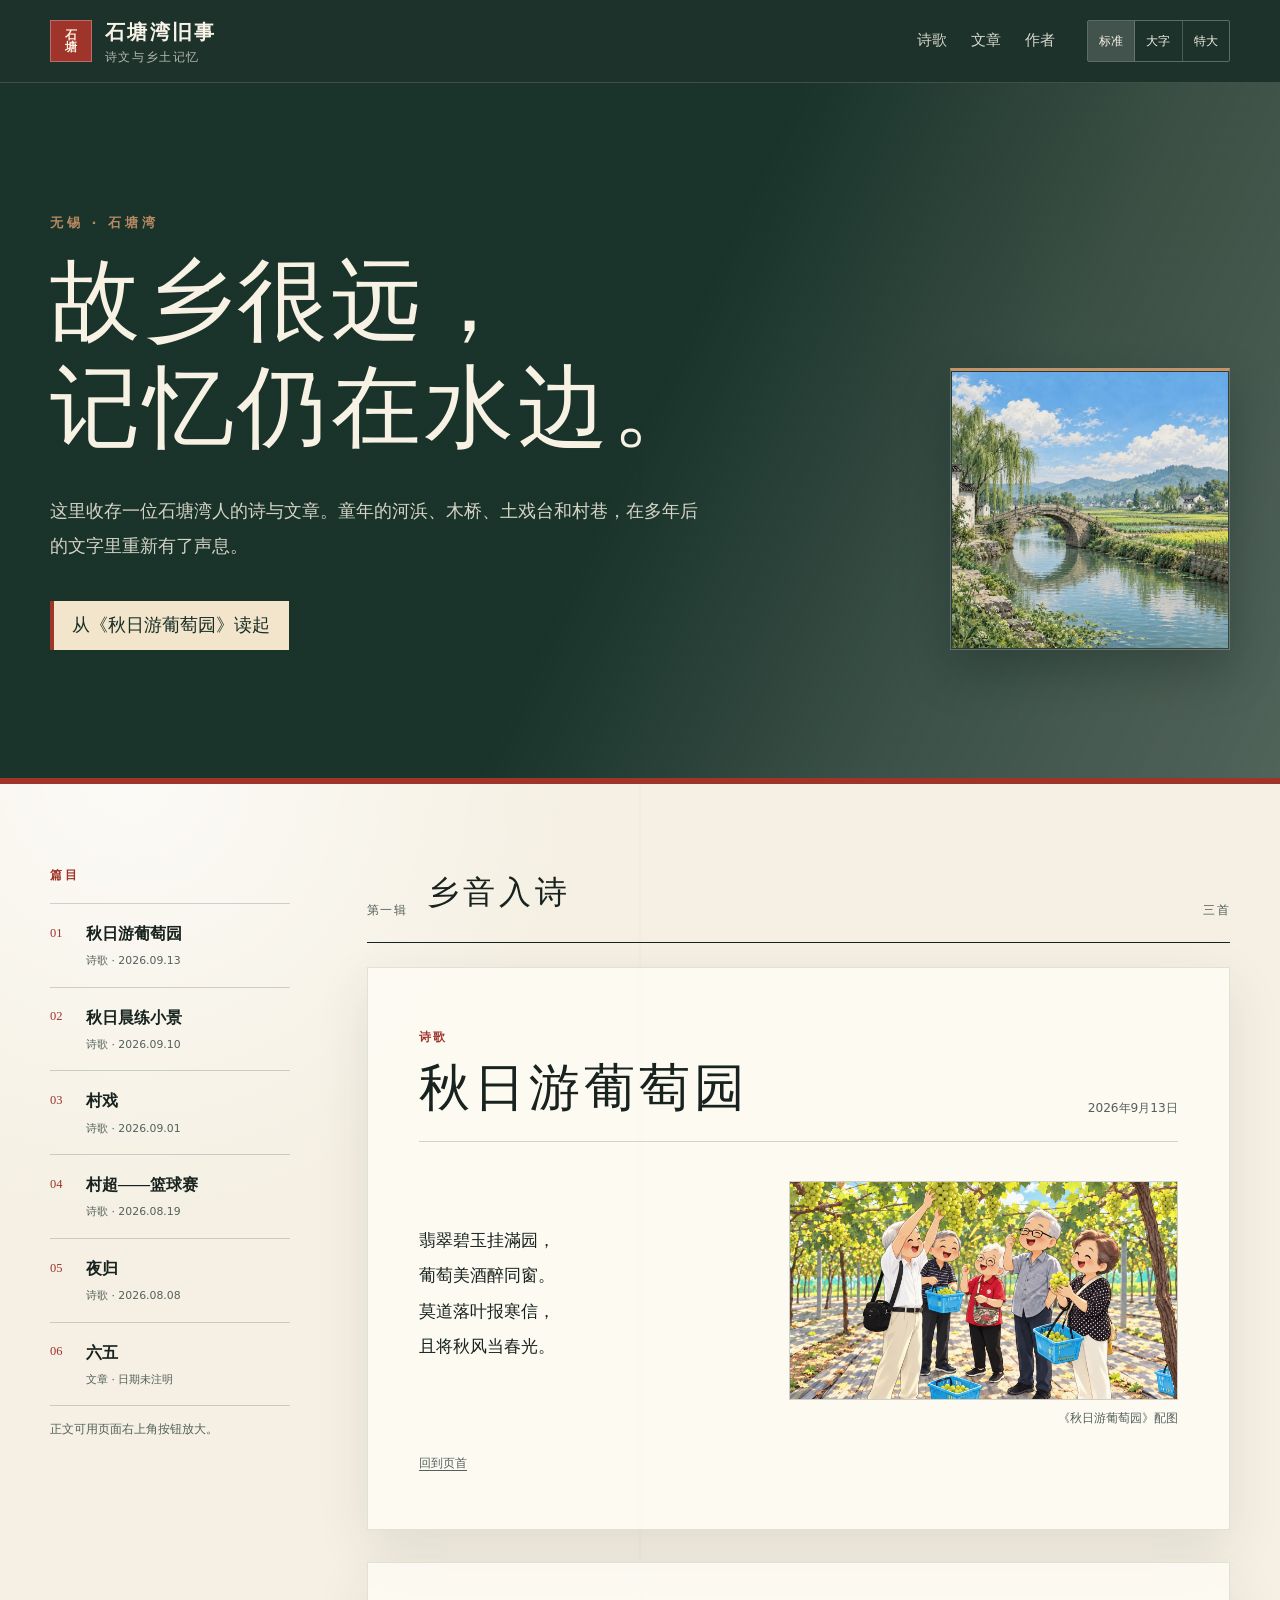
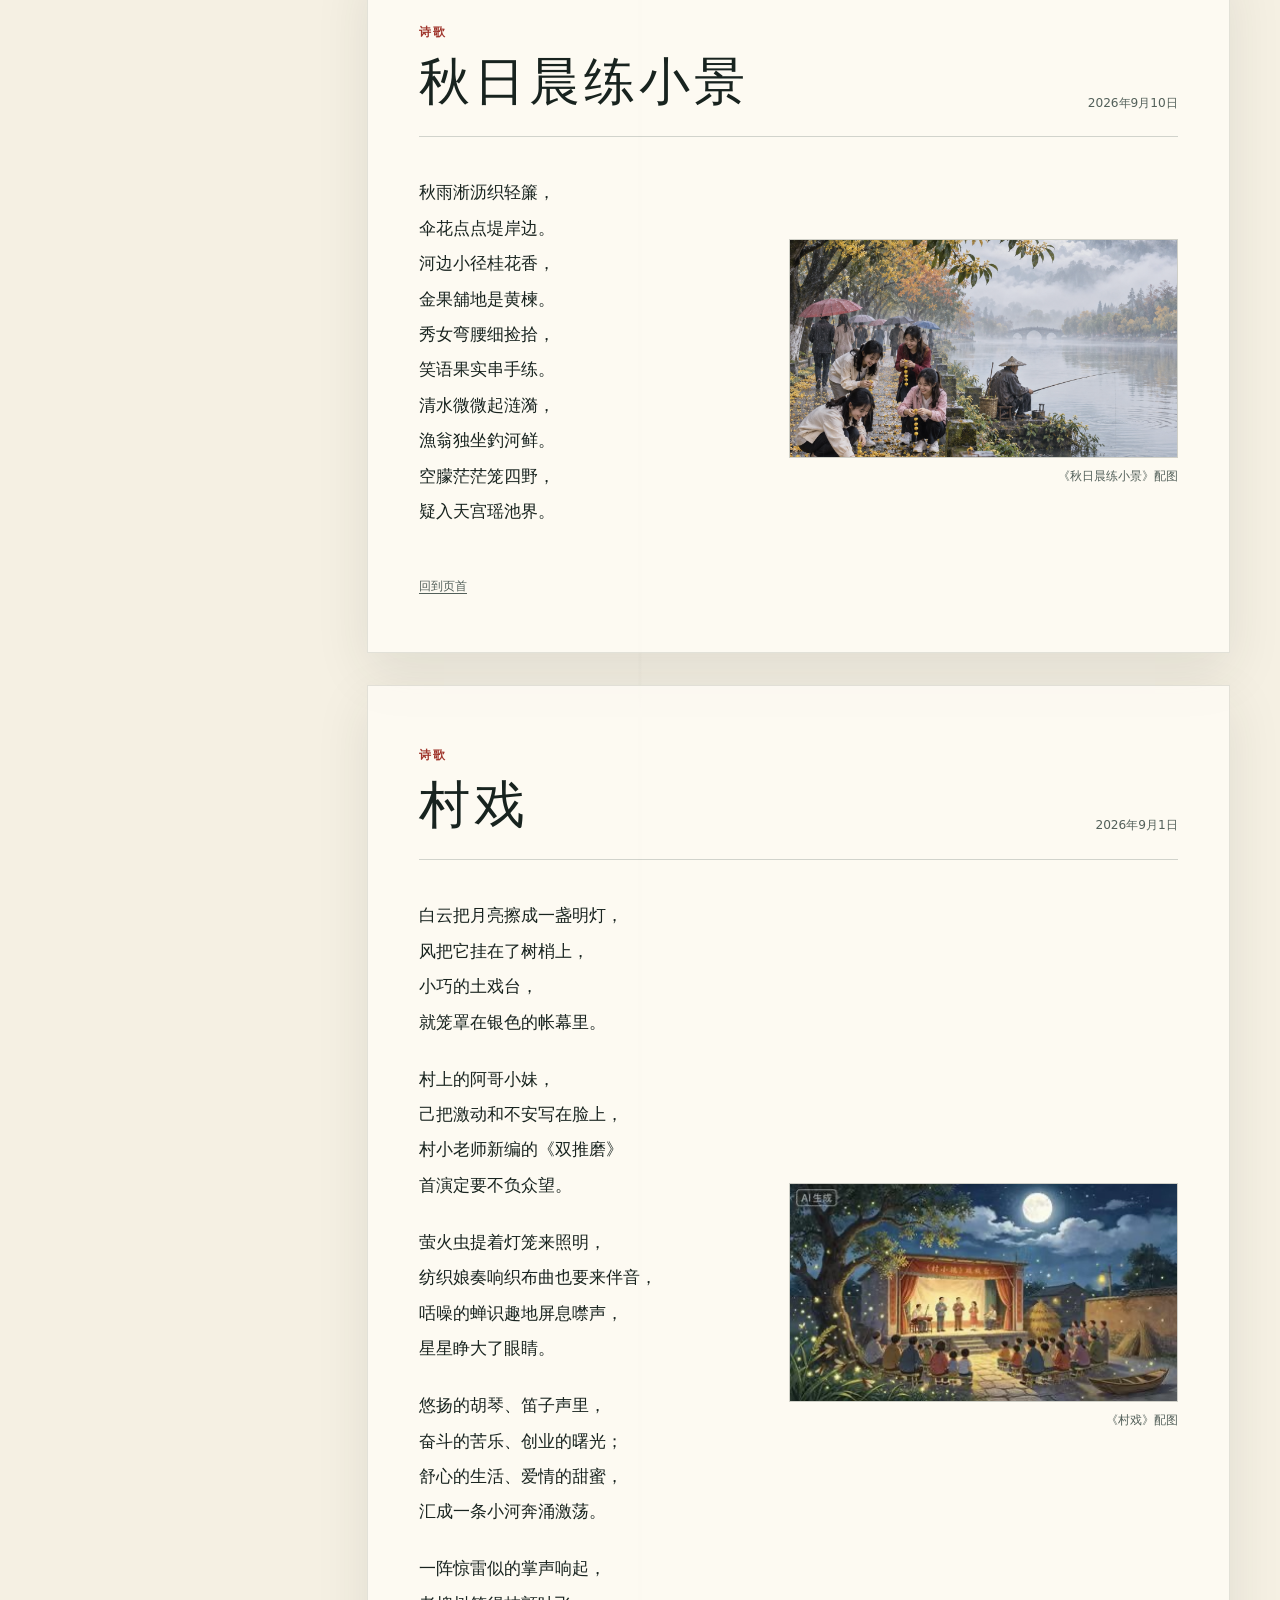
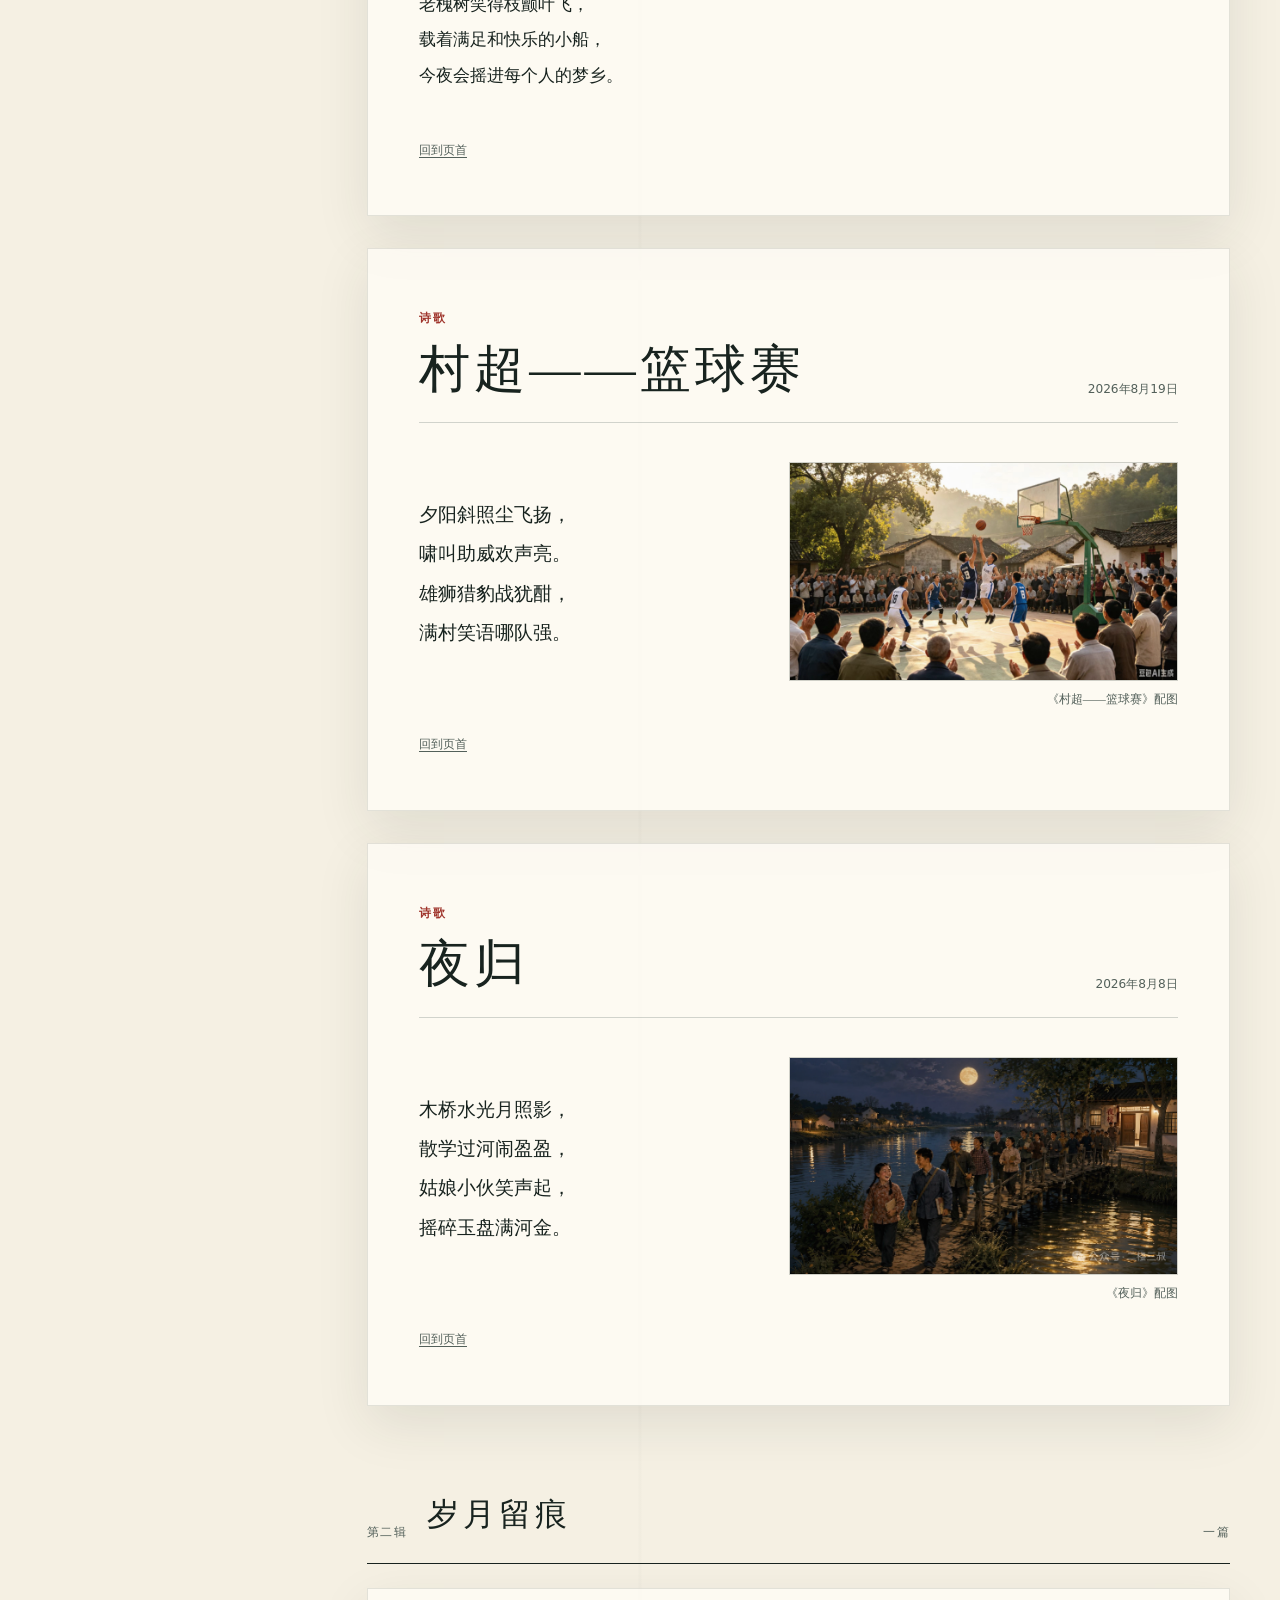
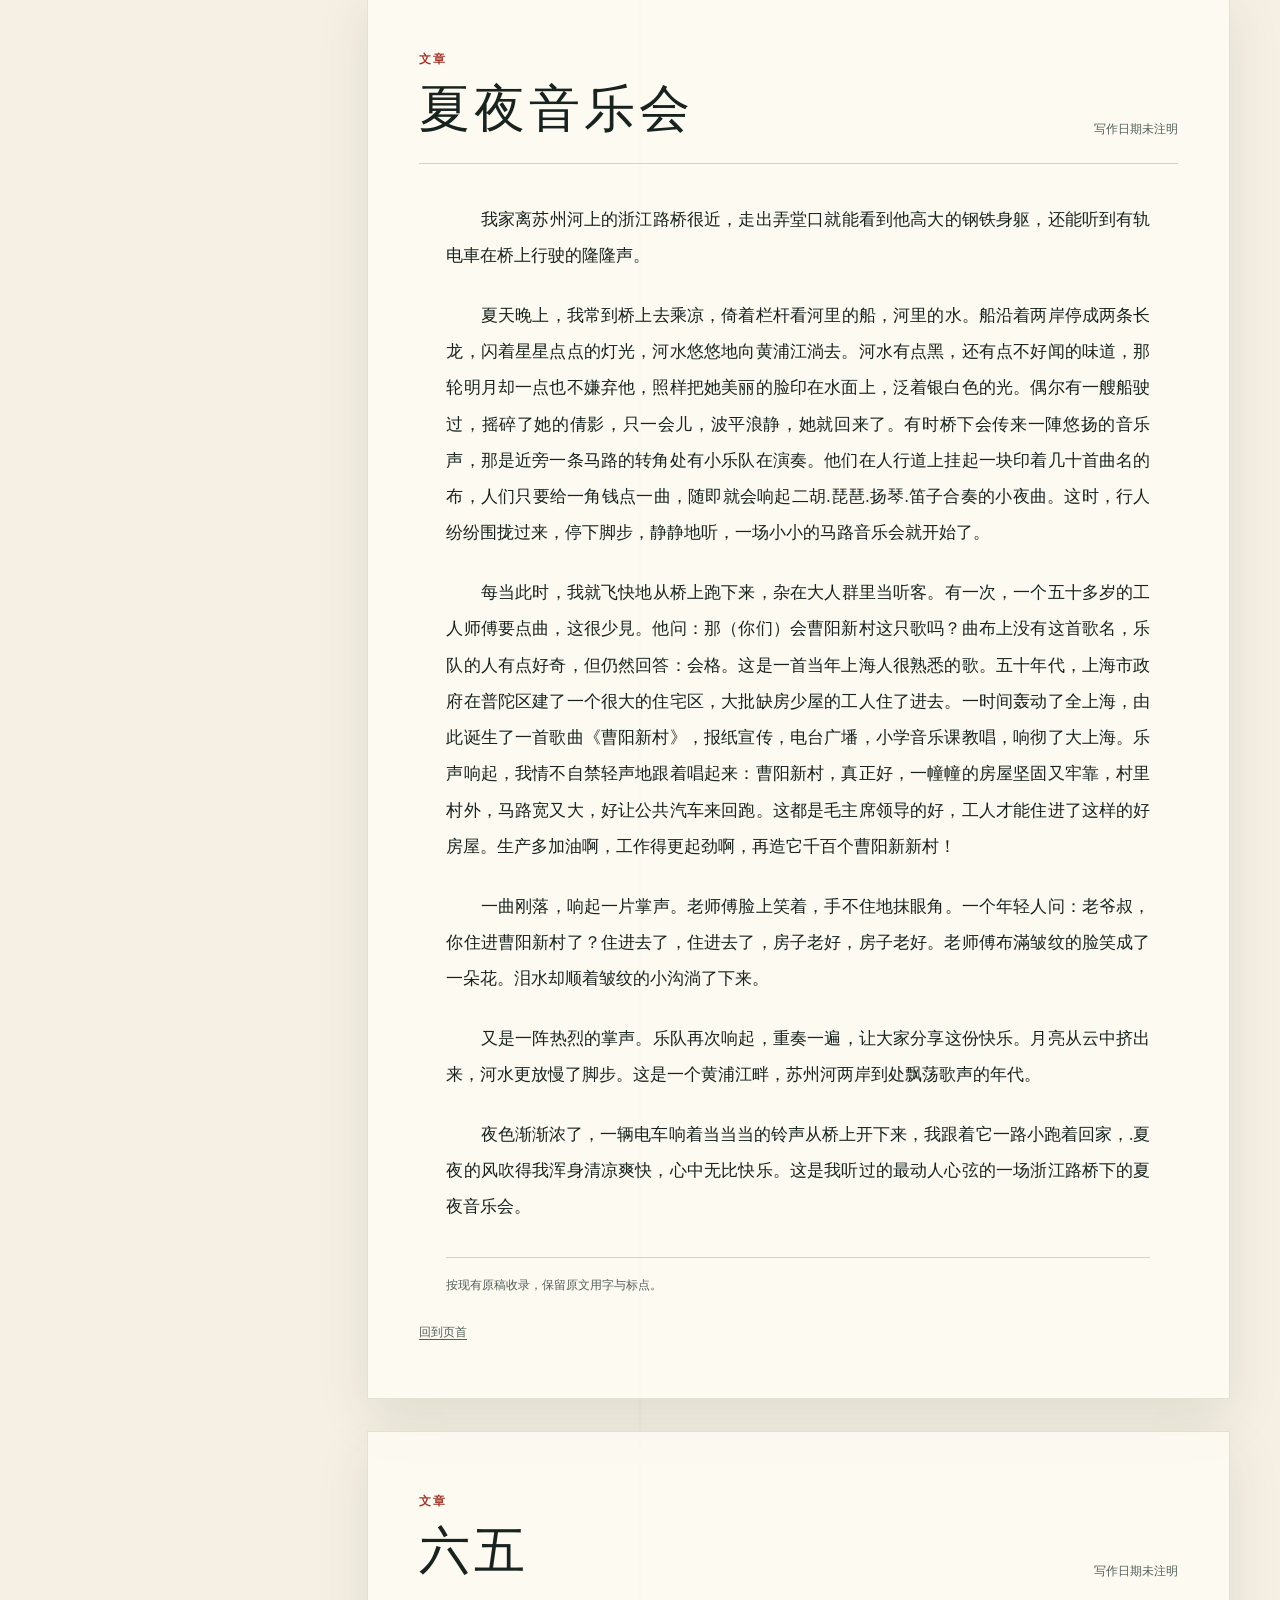
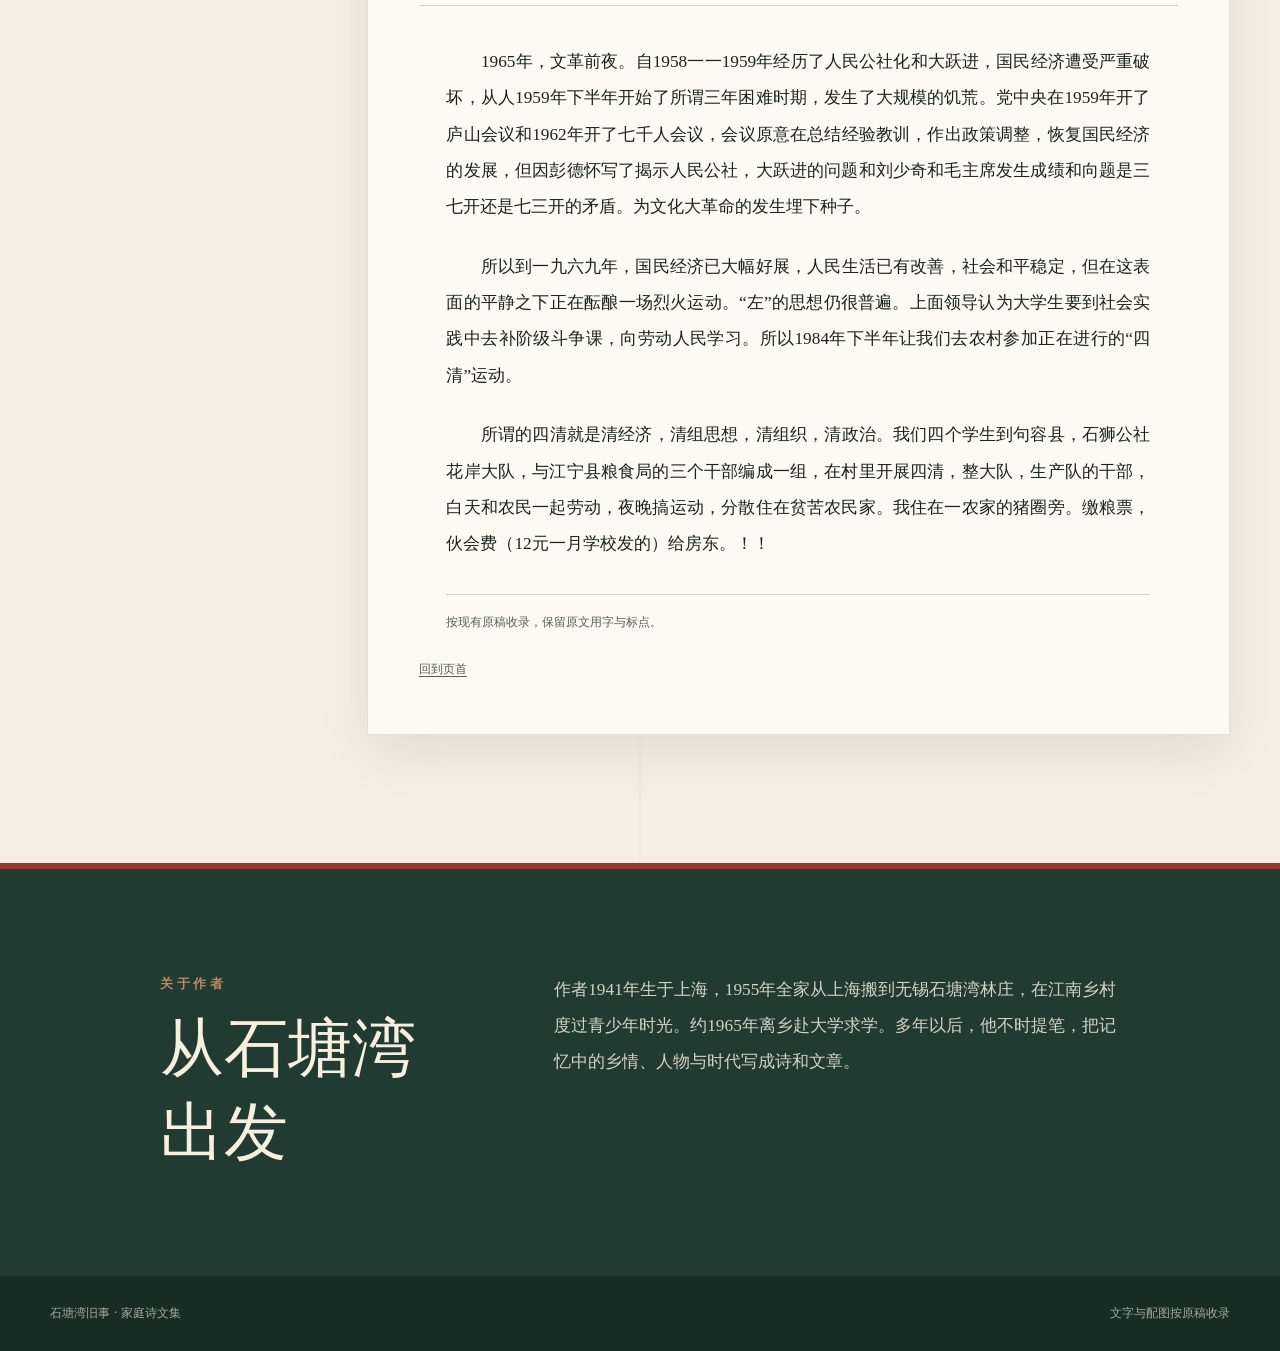
==== index.html @ f6ecad61 "Add essay about summer night concert" ====
<!doctype html>
<html lang="zh-CN">
  <head>
    <meta charset="UTF-8" />
    <meta name="viewport" content="width=device-width, initial-scale=1" />
    <meta name="description" content="收录一位石塘湾人的诗歌与乡土记忆。" />
    <meta name="theme-color" content="#213b32" />
    <title>石塘湾旧事｜诗文集</title>
    <link rel="stylesheet" href="./styles.css" />
  </head>
  <body>
    <a class="skip-link" href="#main">跳到正文</a>

    <header class="site-header">
      <div class="header-inner">
        <a class="brand" href="#top" aria-label="石塘湾旧事首页">
          <span class="seal" aria-hidden="true">石<br />塘</span>
          <span>
            <strong>石塘湾旧事</strong>
            <small>诗文与乡土记忆</small>
          </span>
        </a>

        <nav class="top-nav" aria-label="主导航">
          <a href="#poems">诗歌</a>
          <a href="#essays">文章</a>
          <a href="#about">作者</a>
        </nav>

        <div class="font-tools" role="group" aria-label="调整正文字号">
          <button type="button" data-font="normal" aria-label="标准字号">标准</button>
          <button type="button" data-font="large" aria-label="放大字号">大字</button>
          <button type="button" data-font="xlarge" aria-label="特大字号">特大</button>
        </div>
      </div>
    </header>

    <main id="main">
      <section class="intro" id="top" aria-labelledby="intro-title">
        <div class="intro-copy">
          <p class="eyebrow">无锡 · 石塘湾</p>
          <h1 id="intro-title">故乡很远，<br />记忆仍在水边。</h1>
          <p class="intro-text">这里收存一位石塘湾人的诗与文章。童年的河浜、木桥、土戏台和村巷，在多年后的文字里重新有了声息。</p>
          <a class="read-first" href="#qiurichenlian">从《秋日游葡萄园》读起</a>
        </div>

        <figure class="intro-landscape">
          <img
            src="./assets/jiangnan-hero.webp"
            alt="蓝天下的江南乡村，石拱桥横跨小河，远处是大片农田和白墙黛瓦的村庄"
            width="900"
            height="900"
          />
        </figure>
      </section>

      <div class="page-shell">
        <aside class="contents" aria-label="篇目目录">
          <div class="contents-inner">
            <p class="contents-label">篇目</p>
            <ol>
              <li><a href="#putaoyuan"><span>秋日游葡萄园</span><small>诗歌 · 2026.09.13</small></a></li>
              <li><a href="#qiurichenlian"><span>秋日晨练小景</span><small>诗歌 · 2026.09.10</small></a></li>
              <li><a href="#cunxi"><span>村戏</span><small>诗歌 · 2026.09.01</small></a></li>
              <li><a href="#basketball"><span>村超——篮球赛</span><small>诗歌 · 2026.08.19</small></a></li>
              <li><a href="#yegui"><span>夜归</span><small>诗歌 · 2026.08.08</small></a></li>
              <li><a href="#liuwu"><span>六五</span><small>文章 · 日期未注明</small></a></li>
            </ol>
            <p class="contents-note">正文可用页面右上角按钮放大。</p>
          </div>
        </aside>

        <div class="collection">
          <section class="section-heading" id="poems" aria-labelledby="poems-title">
            <p>第一辑</p>
            <h2 id="poems-title">乡音入诗</h2>
            <span>三首</span>
          </section>

           <article class="work poem" id="putaoyuan">
            <header class="work-header">
              <div>
                <span class="kind">诗歌</span>
                <h2>秋日游葡萄园</h2>
              </div>
              <time datetime="2026-09-13">2026年9月13日</time>
            </header>
            <div class="work-grid">
              <div class="poem-text readable">
                <p>翡翠碧玉挂滿园，<br />葡萄美酒醉同窗。<br />莫道落叶报寒信，<br />且将秋风当春光。</p>
              </div>
              <figure>
                <img src="./assets/putaoyuan.png" alt="秋日葡萄园,美酒醉同窗" width="384" height="216" />
                <figcaption>《秋日游葡萄园》配图</figcaption>
              </figure>
            </div>
            <a class="back-link" href="#top">回到页首</a>
          </article>

          
          <article class="work poem" id="qiurichenlian">
            <header class="work-header">
              <div>
                <span class="kind">诗歌</span>
                <h2>秋日晨练小景</h2>
              </div>
              <time datetime="2026-09-10">2026年9月10日</time>
            </header>
            <div class="work-grid">
              <div class="poem-text readable">
                <p>秋雨淅沥织轻簾，<br />伞花点点堤岸边。<br />河边小径桂花香，<br />金果舖地是黄楝。<br />
                秀女弯腰细捡拾，<br />笑语果实串手练。<br />清水微微起涟漪，<br />漁翁独坐釣河鲜。<br />
                空朦茫茫笼四野，<br />疑入天宫瑶池界。</p>
              </div>
              <figure>
                <img src="./assets/qiurichenlian.png" alt="秋雨淅沥，晨练小景" width="384" height="216" />
                <figcaption>《秋日晨练小景》配图</figcaption>
              </figure>
            </div>
            <a class="back-link" href="#top">回到页首</a>
          </article>

          <article class="work poem" id="cunxi">
            <header class="work-header">
              <div>
                <span class="kind">诗歌</span>
                <h2>村戏</h2>
              </div>
              <time datetime="2026-09-01">2026年9月1日</time>
            </header>
            <div class="work-grid">
              <div class="poem-text readable">
                <p>白云把月亮擦成一盏明灯，<br />风把它挂在了树梢上，<br />小巧的土戏台，<br />就笼罩在银色的帐幕里。</p>
                <p>村上的阿哥小妹，<br />己把激动和不安写在脸上，<br />村小老师新编的《双推磨》<br />首演定要不负众望。</p>
                <p>萤火虫提着灯笼来照明，<br />纺织娘奏响织布曲也要来伴音，<br />咶噪的蝉识趣地屏息噤声，<br />星星睁大了眼睛。</p>
                <p>悠扬的胡琴、笛子声里，<br />奋斗的苦乐、创业的曙光；<br />舒心的生活、爱情的甜蜜，<br />汇成一条小河奔涌激荡。</p>
                <p>一阵惊雷似的掌声响起，<br />老槐树笑得枝颤叶飞，<br />载着满足和快乐的小船，<br />今夜会摇进每个人的梦乡。</p>
              </div>
              <figure>
                <img src="./assets/cunxi.png" alt="月光下，村民围坐观看乡村土戏台演出" width="384" height="216" />
                <figcaption>《村戏》配图</figcaption>
              </figure>
            </div>
            <a class="back-link" href="#top">回到页首</a>
          </article>

          <article class="work poem" id="basketball">
            <header class="work-header">
              <div>
                <span class="kind">诗歌</span>
                <h2>村超——篮球赛</h2>
              </div>
              <time datetime="2026-08-19">2026年8月19日</time>
            </header>
            <div class="work-grid compact-poem">
              <div class="poem-text readable">
                <p>夕阳斜照尘飞扬，<br />啸叫助威欢声亮。<br />雄狮猎豹战犹酣，<br />满村笑语哪队强。</p>
              </div>
              <figure>
                <img src="./assets/basketball.png" alt="夕阳下的乡村篮球赛，村民围在场边观看" width="450" height="256" loading="lazy" />
                <figcaption>《村超——篮球赛》配图</figcaption>
              </figure>
            </div>
            <a class="back-link" href="#top">回到页首</a>
          </article>

          <article class="work poem" id="yegui">
            <header class="work-header">
              <div>
                <span class="kind">诗歌</span>
                <h2>夜归</h2>
              </div>
              <time datetime="2026-08-08">2026年8月8日</time>
            </header>
            <div class="work-grid compact-poem">
              <div class="poem-text readable">
                <p>木桥水光月照影，<br />散学过河闹盈盈，<br />姑娘小伙笑声起，<br />摇碎玉盘满河金。</p>
              </div>
              <figure>
                <img src="./assets/yegui.png" alt="月色下，人们沿江南水乡的木桥夜归" width="450" height="251" loading="lazy" />
                <figcaption>《夜归》配图</figcaption>
              </figure>
            </div>
            <a class="back-link" href="#top">回到页首</a>
          </article>

          <section class="section-heading" id="essays" aria-labelledby="essays-title">
            <p>第二辑</p>
            <h2 id="essays-title">岁月留痕</h2>
            <span>一篇</span>
          </section>

          <article class="work essay" id="xiayeconcert">
            <header class="work-header">
              <div>
                <span class="kind">文章</span>
                <h2>夏夜音乐会</h2>
              </div>
              <span class="undated">写作日期未注明</span>
            </header>
            <div class="essay-text readable">
              <p>我家离苏州河上的浙江路桥很近，走出弄堂口就能看到他高大的钢铁身躯，还能听到有轨电車在桥上行驶的隆隆声。</p>
              <p>夏天晚上，我常到桥上去乘凉，倚着栏杆看河里的船，河里的水。船沿着两岸停成两条长龙，闪着星星点点的灯光，河水悠悠地向黄浦江淌去。河水有点黑，还有点不好闻的味道，那轮明月却一点也不嫌弃他，照样把她美丽的脸印在水面上，泛着银白色的光。偶尔有一艘船驶过，摇碎了她的倩影，只一会儿，波平浪静，她就回来了。有时桥下会传来一陣悠扬的音乐声，那是近旁一条马路的转角处有小乐队在演奏。他们在人行道上挂起一块印着几十首曲名的布，人们只要给一角钱点一曲，随即就会响起二胡.琵琶.扬琴.笛子合奏的小夜曲。这时，行人纷纷围拢过来，停下脚步，静静地听，一场小小的马路音乐会就开始了。</p>
              <p>每当此时，我就飞快地从桥上跑下来，杂在大人群里当听客。有一次，一个五十多岁的工人师傅要点曲，这很少見。他问：那（你们）会曹阳新村这只歌吗？曲布上没有这首歌名，乐队的人有点好奇，但仍然回答：会格。这是一首当年上海人很熟悉的歌。五十年代，上海市政府在普陀区建了一个很大的住宅区，大批缺房少屋的工人住了进去。一时间轰动了全上海，由此诞生了一首歌曲《曹阳新村》，报纸宣传，电台广墦，小学音乐课教唱，响彻了大上海。乐声响起，我情不自禁轻声地跟着唱起来：曹阳新村，真正好，一幢幢的房屋坚固又牢靠，村里村外，马路宽又大，好让公共汽车来回跑。这都是毛主席领导的好，工人才能住进了这样的好房屋。生产多加油啊，工作得更起劲啊，再造它千百个曹阳新新村！</p>
              <p>一曲刚落，响起一片掌声。老师傅脸上笑着，手不住地抹眼角。一个年轻人问：老爷叔，你住进曹阳新村了？住进去了，住进去了，房子老好，房子老好。老师傅布滿皱纹的脸笑成了一朵花。泪水却顺着皱纹的小沟淌了下来。</p>
              <p>又是一阵热烈的掌声。乐队再次响起，重奏一遍，让大家分享这份快乐。月亮从云中挤出来，河水更放慢了脚步。这是一个黄浦江畔，苏州河两岸到处飘荡歌声的年代。</p>
              <p>夜色渐渐浓了，一辆电车响着当当当的铃声从桥上开下来，我跟着它一路小跑着回家，.夏夜的风吹得我浑身清凉爽快，心中无比快乐。这是我听过的最动人心弦的一场浙江路桥下的夏夜音乐会。</p>
            </div>
            <p class="source-note">按现有原稿收录，保留原文用字与标点。</p>
            <a class="back-link" href="#top">回到页首</a>
          </article>
          
          <article class="work essay" id="liuwu">
            <header class="work-header">
              <div>
                <span class="kind">文章</span>
                <h2>六五</h2>
              </div>
              <span class="undated">写作日期未注明</span>
            </header>
            <div class="essay-text readable">
              <p>1965年，文革前夜。自1958一一1959年经历了人民公社化和大跃进，国民经济遭受严重破坏，从人1959年下半年开始了所谓三年困难时期，发生了大规模的饥荒。党中央在1959年开了庐山会议和1962年开了七千人会议，会议原意在总结经验教训，作出政策调整，恢复国民经济的发展，但因彭德怀写了揭示人民公社，大跃进的问题和刘少奇和毛主席发生成绩和向题是三七开还是七三开的矛盾。为文化大革命的发生埋下种子。</p>
              <p>所以到一九六九年，国民经济已大幅好展，人民生活已有改善，社会和平稳定，但在这表面的平静之下正在酝酿一场烈火运动。“左”的思想仍很普遍。上面领导认为大学生要到社会实践中去补阶级斗争课，向劳动人民学习。所以1984年下半年让我们去农村参加正在进行的“四清”运动。</p>
              <p>所谓的四清就是清经济，清组思想，清组织，清政治。我们四个学生到句容县，石狮公社花岸大队，与江宁县粮食局的三个干部编成一组，在村里开展四清，整大队，生产队的干部，白天和农民一起劳动，夜晚搞运动，分散住在贫苦农民家。我住在一农家的猪圈旁。缴粮票，伙会费（12元一月学校发的）给房东。！！</p>
            </div>
            <p class="source-note">按现有原稿收录，保留原文用字与标点。</p>
            <a class="back-link" href="#top">回到页首</a>
          </article>
        </div>
      </div>

      <section class="about" id="about" aria-labelledby="about-title">
        <div>
          <p class="eyebrow">关于作者</p>
          <h2 id="about-title">从石塘湾出发</h2>
        </div>
        <p class="readable">作者1941年生于上海，1955年全家从上海搬到无锡石塘湾林庄，在江南乡村度过青少年时光。约1965年离乡赴大学求学。多年以后，他不时提笔，把记忆中的乡情、人物与时代写成诗和文章。</p>
      </section>
    </main>

    <footer>
      <p>石塘湾旧事 · 家庭诗文集</p>
      <p>文字与配图按原稿收录</p>
    </footer>

    <script src="./script.js"></script>
  </body>
</html>
---- styles.css ----
:root {
  --ink: #18231f;
  --ink-soft: #53605a;
  --pine: #213b32;
  --pine-dark: #162c25;
  --paper: #f5f0e3;
  --paper-deep: #e9dfca;
  --white: #fffdf7;
  --seal: #9f342b;
  --line: rgba(33, 59, 50, 0.2);
  --reading-scale: 1;
  --shadow: 0 18px 50px rgba(37, 46, 38, 0.1);
}

* {
  box-sizing: border-box;
}

html {
  scroll-behavior: smooth;
  scroll-padding-top: 7rem;
}

body {
  margin: 0;
  color: var(--ink);
  background:
    radial-gradient(circle at 10% 10%, rgba(255, 255, 255, 0.7), transparent 28rem),
    linear-gradient(90deg, transparent 49.8%, rgba(63, 74, 64, 0.025) 50%, transparent 50.2%),
    var(--paper);
  font-family: "Noto Serif SC", "Songti SC", STSong, SimSun, serif;
  font-size: 18px;
  line-height: 1.8;
}

button,
a {
  font: inherit;
}

a {
  color: inherit;
}

.skip-link {
  position: fixed;
  z-index: 100;
  top: 0.75rem;
  left: 0.75rem;
  padding: 0.55rem 0.9rem;
  color: white;
  background: var(--pine-dark);
  transform: translateY(-160%);
}

.skip-link:focus {
  transform: translateY(0);
}

.site-header {
  position: sticky;
  z-index: 20;
  top: 0;
  color: #f7f3e8;
  background: rgba(22, 44, 37, 0.97);
  border-bottom: 1px solid rgba(255, 255, 255, 0.15);
  backdrop-filter: blur(10px);
}

.header-inner {
  width: min(1180px, calc(100% - 2rem));
  min-height: 82px;
  margin: 0 auto;
  display: flex;
  align-items: center;
  gap: 2rem;
}

.brand {
  display: flex;
  align-items: center;
  gap: 0.8rem;
  text-decoration: none;
  white-space: nowrap;
}

.brand strong,
.brand small {
  display: block;
}

.brand strong {
  font-size: 1.25rem;
  letter-spacing: 0.12em;
}

.brand small {
  margin-top: -0.15rem;
  color: rgba(247, 243, 232, 0.7);
  font-size: 0.72rem;
  letter-spacing: 0.14em;
}

.seal {
  display: grid;
  width: 42px;
  height: 42px;
  place-items: center;
  color: #fff3e4;
  background: var(--seal);
  border: 1px solid rgba(255, 255, 255, 0.28);
  font-size: 0.72rem;
  font-weight: 700;
  line-height: 1.05;
}

.top-nav {
  display: flex;
  gap: 1.5rem;
  margin-left: auto;
}

.top-nav a {
  color: rgba(247, 243, 232, 0.86);
  font-size: 0.94rem;
  text-decoration: none;
}

.top-nav a:hover,
.top-nav a:focus-visible {
  color: white;
  text-decoration: underline;
  text-underline-offset: 0.35em;
}

.font-tools {
  display: flex;
  overflow: hidden;
  border: 1px solid rgba(255, 255, 255, 0.28);
  border-radius: 2px;
}

.font-tools button {
  min-height: 40px;
  padding: 0.35rem 0.7rem;
  color: #f7f3e8;
  background: transparent;
  border: 0;
  border-right: 1px solid rgba(255, 255, 255, 0.2);
  cursor: pointer;
  font-size: 0.78rem;
}

.font-tools button:last-child {
  border-right: 0;
}

.font-tools button:hover,
.font-tools button:focus-visible,
.font-tools button[aria-pressed="true"] {
  background: rgba(255, 255, 255, 0.16);
}

.intro {
  min-height: 520px;
  padding: clamp(4.5rem, 10vw, 8rem) max(1.5rem, calc((100% - 1180px) / 2));
  display: grid;
  grid-template-columns: minmax(0, 1fr) 280px;
  gap: 5rem;
  align-items: end;
  color: #f8f2e4;
  background:
    linear-gradient(115deg, rgba(18, 45, 37, 0.97) 0 50%, rgba(18, 45, 37, 0.82) 74%, rgba(18, 45, 37, 0.72)),
    radial-gradient(ellipse at 85% 15%, rgba(236, 202, 127, 0.22), transparent 32%);
  border-bottom: 6px solid var(--seal);
}

.intro-copy {
  max-width: 720px;
}

.eyebrow {
  margin: 0 0 0.75rem;
  color: #b98962;
  font-family: system-ui, sans-serif;
  font-size: 0.82rem;
  font-weight: 700;
  letter-spacing: 0.28em;
  text-transform: uppercase;
}

.intro h1 {
  margin: 0;
  font-size: clamp(3rem, 7vw, 5.6rem);
  font-weight: 500;
  letter-spacing: 0.04em;
  line-height: 1.2;
}

.intro-text {
  max-width: 41rem;
  margin: 2rem 0 2.2rem;
  color: rgba(248, 242, 228, 0.84);
  font-size: 1.12rem;
  line-height: 2;
}

.read-first {
  display: inline-flex;
  min-height: 48px;
  padding: 0.55rem 1.15rem;
  align-items: center;
  color: var(--pine-dark);
  background: #f2e5cb;
  text-decoration: none;
  border-left: 4px solid var(--seal);
}

.read-first:hover,
.read-first:focus-visible {
  background: white;
}

.intro-landscape {
  width: 100%;
  margin: 0;
  overflow: hidden;
  border: 1px solid rgba(255, 255, 255, 0.25);
  border-top: 3px solid #c39369;
  background: rgba(7, 22, 17, 0.24);
  box-shadow: 0 20px 44px rgba(7, 22, 17, 0.28);
}

.intro-landscape img {
  display: block;
  width: 100%;
  height: auto;
  aspect-ratio: 1;
  object-fit: cover;
  filter: saturate(0.92) contrast(0.98);
}

.page-shell {
  width: min(1180px, calc(100% - 2rem));
  margin: 0 auto;
  padding: 5rem 0 6rem;
  display: grid;
  grid-template-columns: 240px minmax(0, 1fr);
  gap: clamp(2rem, 6vw, 6rem);
  align-items: start;
}

.contents-inner {
  position: sticky;
  top: 120px;
}

.contents-label {
  margin: 0 0 1rem;
  color: var(--seal);
  font-family: system-ui, sans-serif;
  font-size: 0.78rem;
  font-weight: 800;
  letter-spacing: 0.22em;
}

.contents ol {
  margin: 0;
  padding: 0;
  list-style: none;
  counter-reset: item;
  border-top: 1px solid var(--line);
}

.contents li {
  counter-increment: item;
  border-bottom: 1px solid var(--line);
}

.contents a {
  position: relative;
  padding: 1rem 0 1rem 2.25rem;
  display: block;
  text-decoration: none;
}

.contents a::before {
  content: "0" counter(item);
  position: absolute;
  top: 1.1rem;
  left: 0;
  color: var(--seal);
  font-family: Georgia, serif;
  font-size: 0.78rem;
}

.contents a:hover span,
.contents a:focus-visible span {
  color: var(--seal);
}

.contents span,
.contents small {
  display: block;
}

.contents span {
  font-size: 1rem;
  font-weight: 700;
}

.contents small {
  margin-top: 0.15rem;
  color: var(--ink-soft);
  font-family: system-ui, sans-serif;
  font-size: 0.68rem;
}

.contents-note {
  color: var(--ink-soft);
  font-size: 0.76rem;
  line-height: 1.7;
}

.collection {
  min-width: 0;
}

.section-heading {
  margin: 0 0 1.5rem;
  padding: 0 0 1.25rem;
  display: grid;
  grid-template-columns: auto 1fr auto;
  gap: 1.25rem;
  align-items: end;
  border-bottom: 1px solid var(--ink);
}

.section-heading:not(:first-child) {
  margin-top: 5rem;
}

.section-heading p,
.section-heading span {
  margin: 0;
  color: var(--ink-soft);
  font-family: system-ui, sans-serif;
  font-size: 0.75rem;
  letter-spacing: 0.12em;
}

.section-heading h2 {
  margin: 0;
  font-size: 2rem;
  font-weight: 500;
  letter-spacing: 0.12em;
}

.work {
  margin: 0 0 2rem;
  padding: clamp(1.5rem, 4vw, 3.5rem);
  background: rgba(255, 253, 247, 0.78);
  border: 1px solid rgba(69, 73, 61, 0.14);
  box-shadow: var(--shadow);
}

.work:target {
  outline: 3px solid rgba(159, 52, 43, 0.25);
  outline-offset: 4px;
}

.work-header {
  margin-bottom: 2.4rem;
  padding-bottom: 1.35rem;
  display: flex;
  align-items: end;
  justify-content: space-between;
  gap: 1rem;
  border-bottom: 1px solid var(--line);
}

.work-header h2 {
  margin: 0.25rem 0 0;
  font-size: clamp(2.1rem, 5vw, 3.2rem);
  font-weight: 500;
  letter-spacing: 0.08em;
  line-height: 1.25;
}

.kind {
  color: var(--seal);
  font-family: system-ui, sans-serif;
  font-size: 0.72rem;
  font-weight: 800;
  letter-spacing: 0.2em;
}

.work-header time,
.undated {
  color: var(--ink-soft);
  font-family: system-ui, sans-serif;
  font-size: 0.76rem;
  white-space: nowrap;
}

.work-grid {
  display: grid;
  grid-template-columns: minmax(280px, 0.88fr) minmax(320px, 1.12fr);
  gap: clamp(2rem, 5vw, 4rem);
  align-items: center;
}

.poem-text {
  font-size: calc(1.08rem * var(--reading-scale));
  line-height: 2.05;
}

.poem-text p {
  margin: 0 0 1.25em;
}

.compact-poem .poem-text {
  font-size: calc(1.2rem * var(--reading-scale));
}

figure {
  margin: 0;
}

figure img {
  display: block;
  width: 100%;
  height: auto;
  aspect-ratio: 16 / 9;
  object-fit: cover;
  filter: saturate(0.85) contrast(0.98);
  border: 1px solid rgba(23, 35, 31, 0.2);
}

figcaption {
  margin-top: 0.5rem;
  color: var(--ink-soft);
  font-size: 0.72rem;
  text-align: right;
}

.essay-text {
  max-width: 44rem;
  margin: 0 auto;
  font-size: calc(1.08rem * var(--reading-scale));
  line-height: 2.1;
  text-align: justify;
}

.essay-text p {
  margin: 0 0 1.35em;
  text-indent: 2em;
}

.source-note {
  max-width: 44rem;
  margin: 2rem auto 0;
  padding-top: 1rem;
  color: var(--ink-soft);
  border-top: 1px solid var(--line);
  font-size: 0.78rem;
}

.back-link {
  display: inline-block;
  margin-top: 1.5rem;
  color: var(--ink-soft);
  font-size: 0.78rem;
  text-underline-offset: 0.25em;
}

.about {
  padding: clamp(3.5rem, 8vw, 7rem) max(1.5rem, calc((100% - 960px) / 2));
  display: grid;
  grid-template-columns: 0.7fr 1.3fr;
  gap: clamp(2rem, 7vw, 6rem);
  color: #f7f0df;
  background: var(--pine);
  border-top: 6px solid var(--seal);
}

.about h2 {
  margin: 0;
  font-size: clamp(2.4rem, 5vw, 4rem);
  font-weight: 500;
  line-height: 1.3;
}

.about > p {
  margin: 0;
  color: rgba(247, 240, 223, 0.84);
  font-size: calc(1.08rem * var(--reading-scale));
  line-height: 2.1;
}

footer {
  padding: 1.7rem max(1.5rem, calc((100% - 1180px) / 2));
  display: flex;
  justify-content: space-between;
  gap: 1rem;
  color: rgba(247, 240, 223, 0.63);
  background: var(--pine-dark);
  font-family: system-ui, sans-serif;
  font-size: 0.72rem;
}

footer p {
  margin: 0;
}

:focus-visible {
  outline: 3px solid #d5a36e;
  outline-offset: 3px;
}

@media (max-width: 900px) {
  .header-inner {
    min-height: 72px;
    gap: 1rem;
  }

  .top-nav {
    display: none;
  }

  .font-tools {
    margin-left: auto;
  }

  .intro {
    min-height: auto;
    grid-template-columns: 1fr;
    gap: 2.5rem;
  }

  .intro-landscape {
    max-width: 340px;
  }

  .page-shell {
    grid-template-columns: 1fr;
    gap: 3rem;
  }

  .contents-inner {
    position: static;
  }

  .contents ol {
    display: grid;
    grid-template-columns: repeat(2, 1fr);
    border-top: 0;
    gap: 0.5rem 1.5rem;
  }

  .contents li {
    border-top: 1px solid var(--line);
  }

  .work-grid {
    grid-template-columns: 1fr;
  }
}

@media (max-width: 600px) {
  body {
    font-size: 17px;
  }

  html {
    scroll-padding-top: 6rem;
  }

  .header-inner {
    width: min(100% - 1.2rem, 1180px);
  }

  .brand small {
    display: none;
  }

  .brand strong {
    font-size: 1rem;
    letter-spacing: 0.06em;
  }

  .seal {
    width: 36px;
    height: 36px;
  }

  .font-tools button {
    min-height: 44px;
    padding: 0.25rem 0.45rem;
    font-size: 0.72rem;
  }

  .intro {
    padding-top: 4rem;
    padding-bottom: 4rem;
  }

  .intro h1 {
    font-size: clamp(2.6rem, 13vw, 4rem);
  }

  .intro-text {
    font-size: 1.02rem;
  }

  .page-shell {
    width: min(100% - 1rem, 1180px);
    padding-top: 3rem;
  }

  .contents ol {
    grid-template-columns: 1fr;
  }

  .contents-note {
    display: none;
  }

  .section-heading {
    grid-template-columns: auto 1fr;
  }

  .section-heading span {
    display: none;
  }

  .work {
    padding: 1.35rem 1.15rem 1.7rem;
  }

  .work-header {
    display: block;
  }

  .work-header time,
  .undated {
    display: block;
    margin-top: 0.55rem;
  }

  .poem-text {
    overflow-wrap: anywhere;
  }

  .essay-text {
    text-align: left;
  }

  .about {
    grid-template-columns: 1fr;
  }

  footer {
    display: block;
  }
}

@media (prefers-reduced-motion: reduce) {
  html {
    scroll-behavior: auto;
  }
}

@media print {
  .site-header,
  .contents,
  .back-link,
  .read-first,
  footer {
    display: none !important;
  }

  body {
    background: white;
    color: black;
  }

  .intro,
  .about {
    color: black;
    background: white;
    border-color: #777;
  }

  .page-shell {
    display: block;
    width: 100%;
  }

  .work {
    break-inside: avoid;
    box-shadow: none;
  }
}
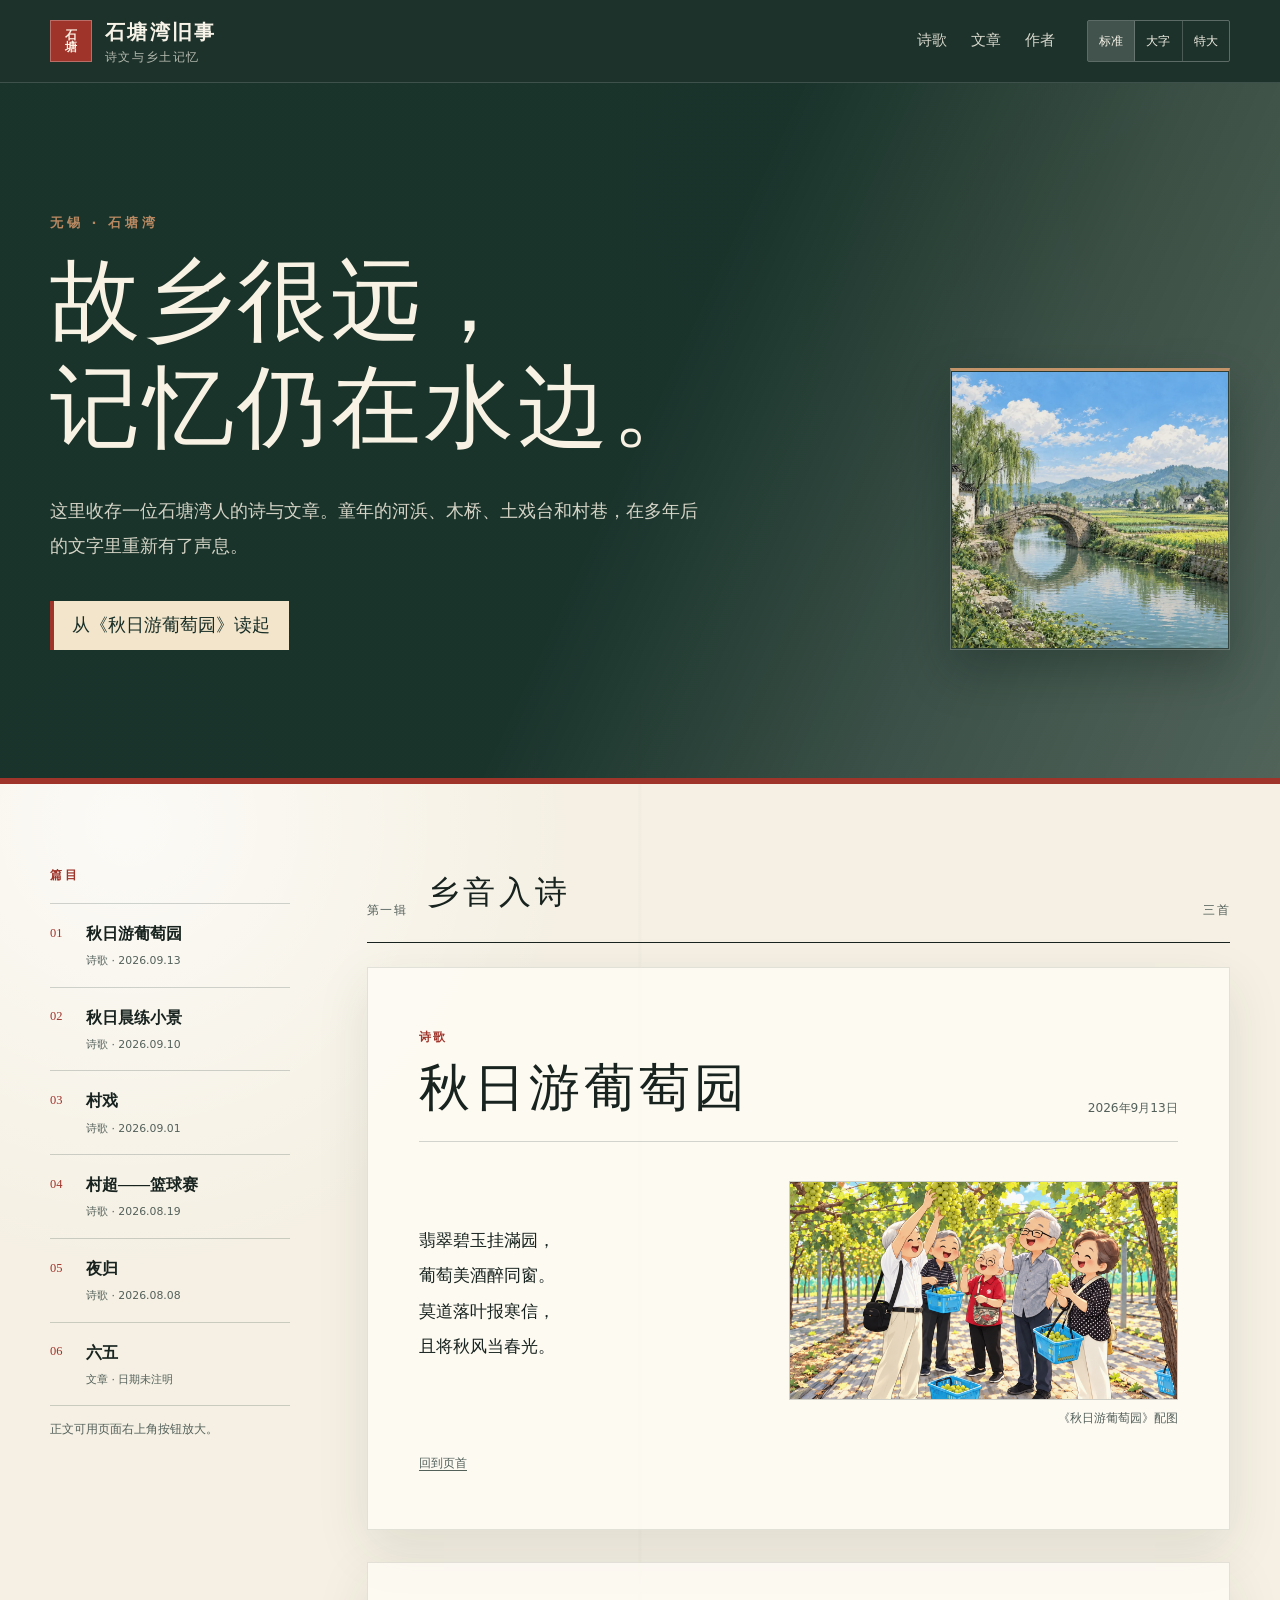
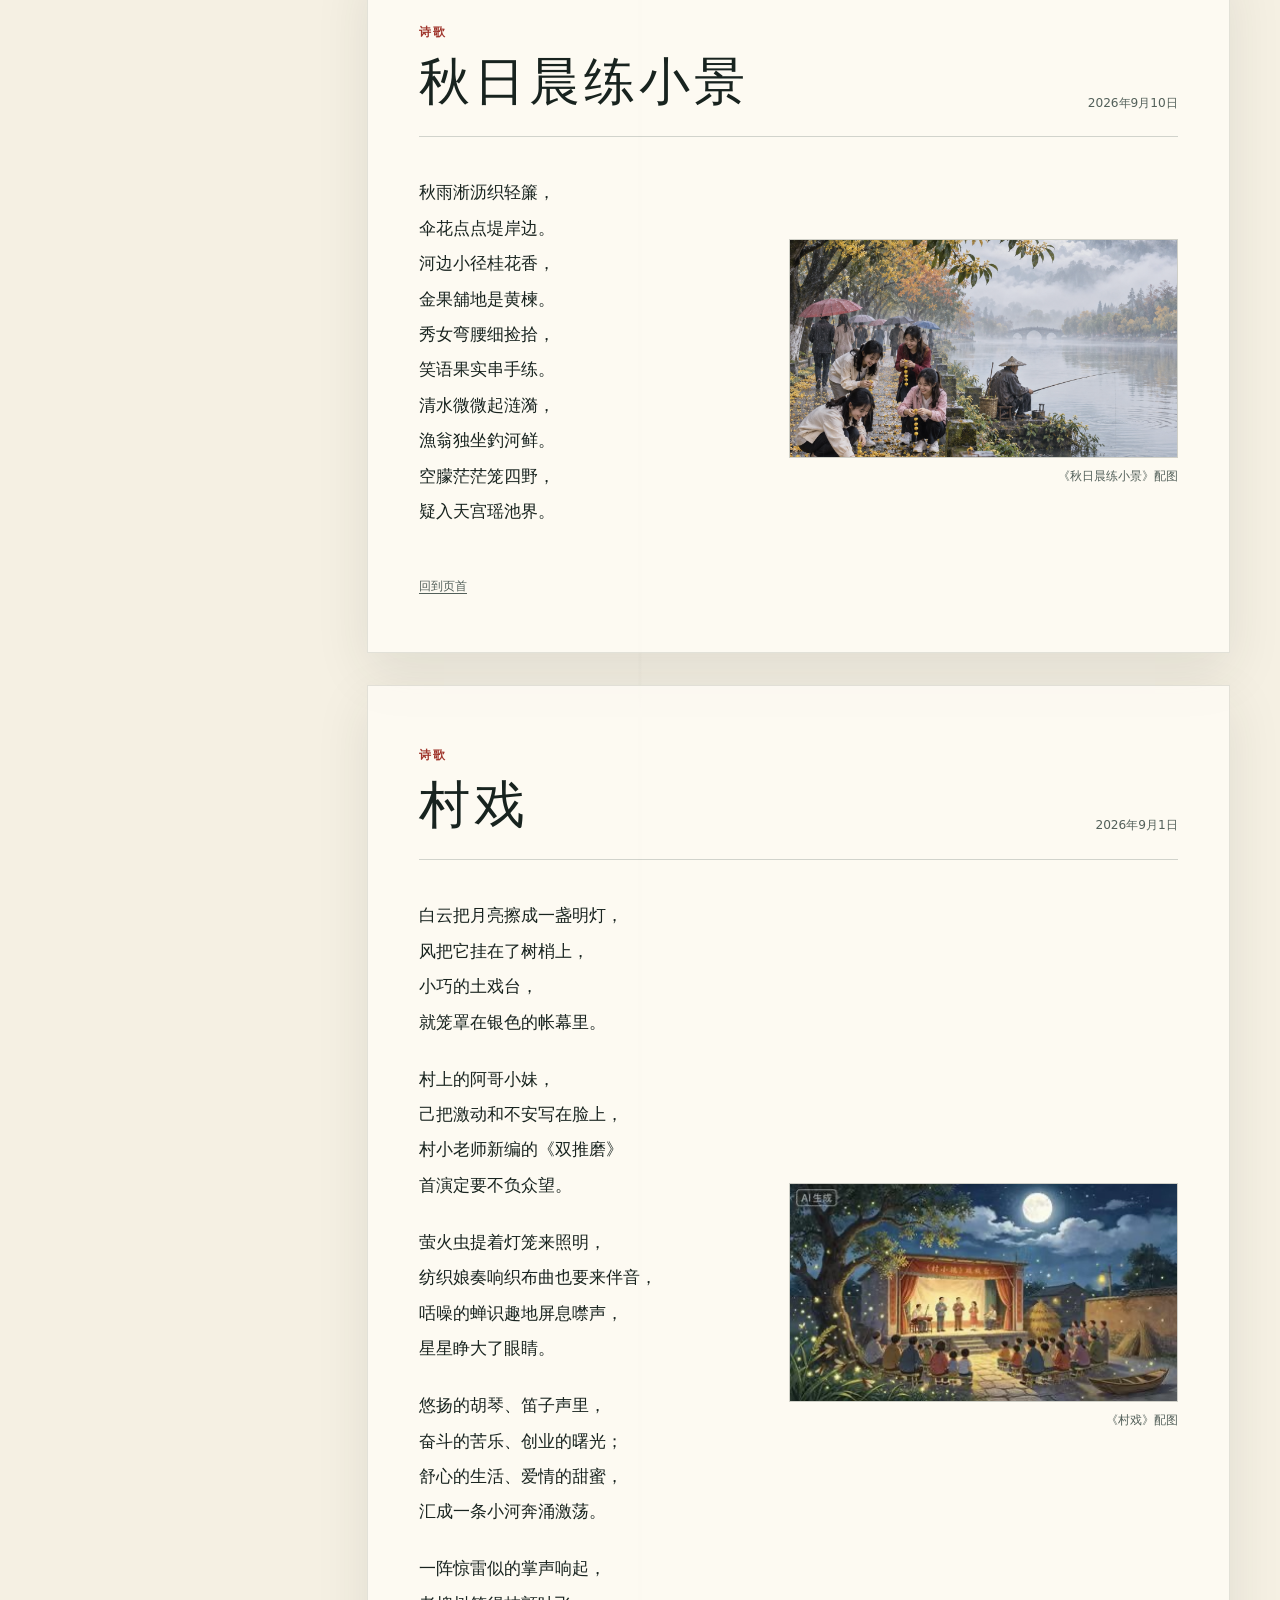
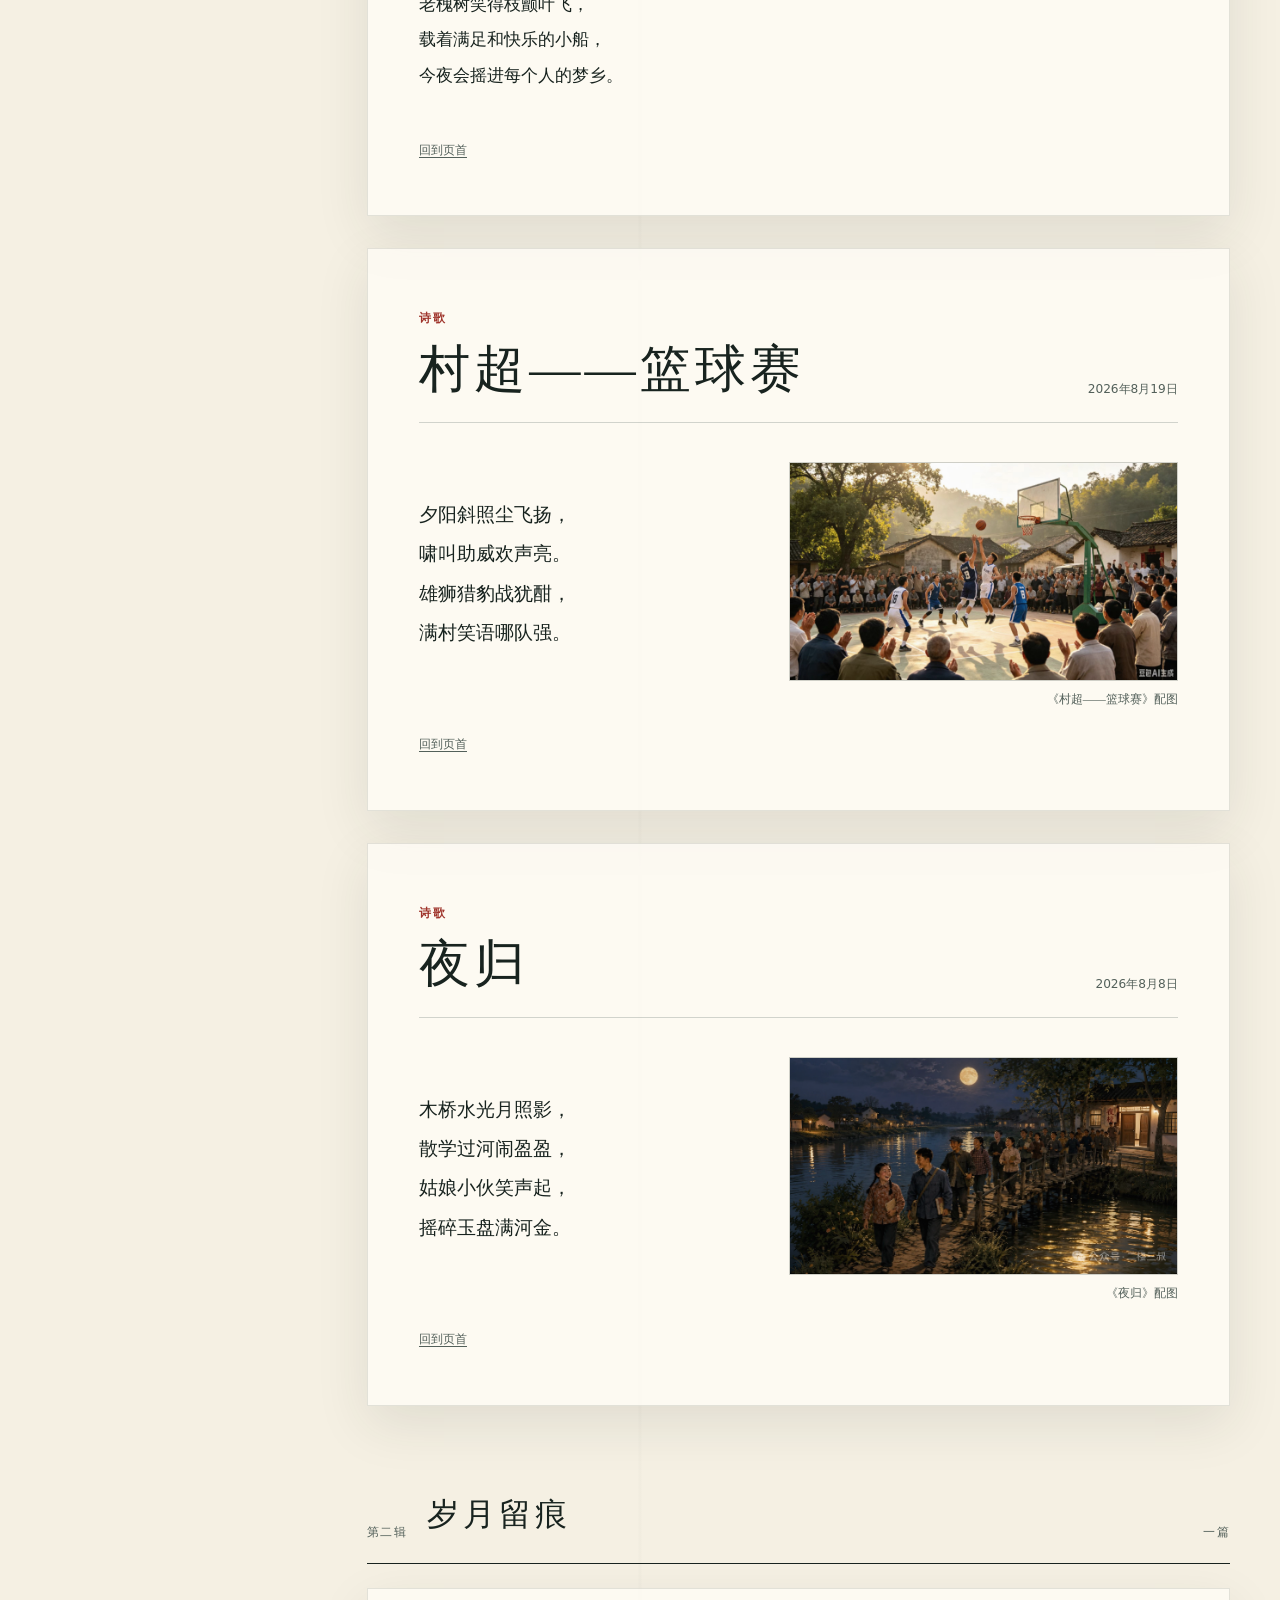
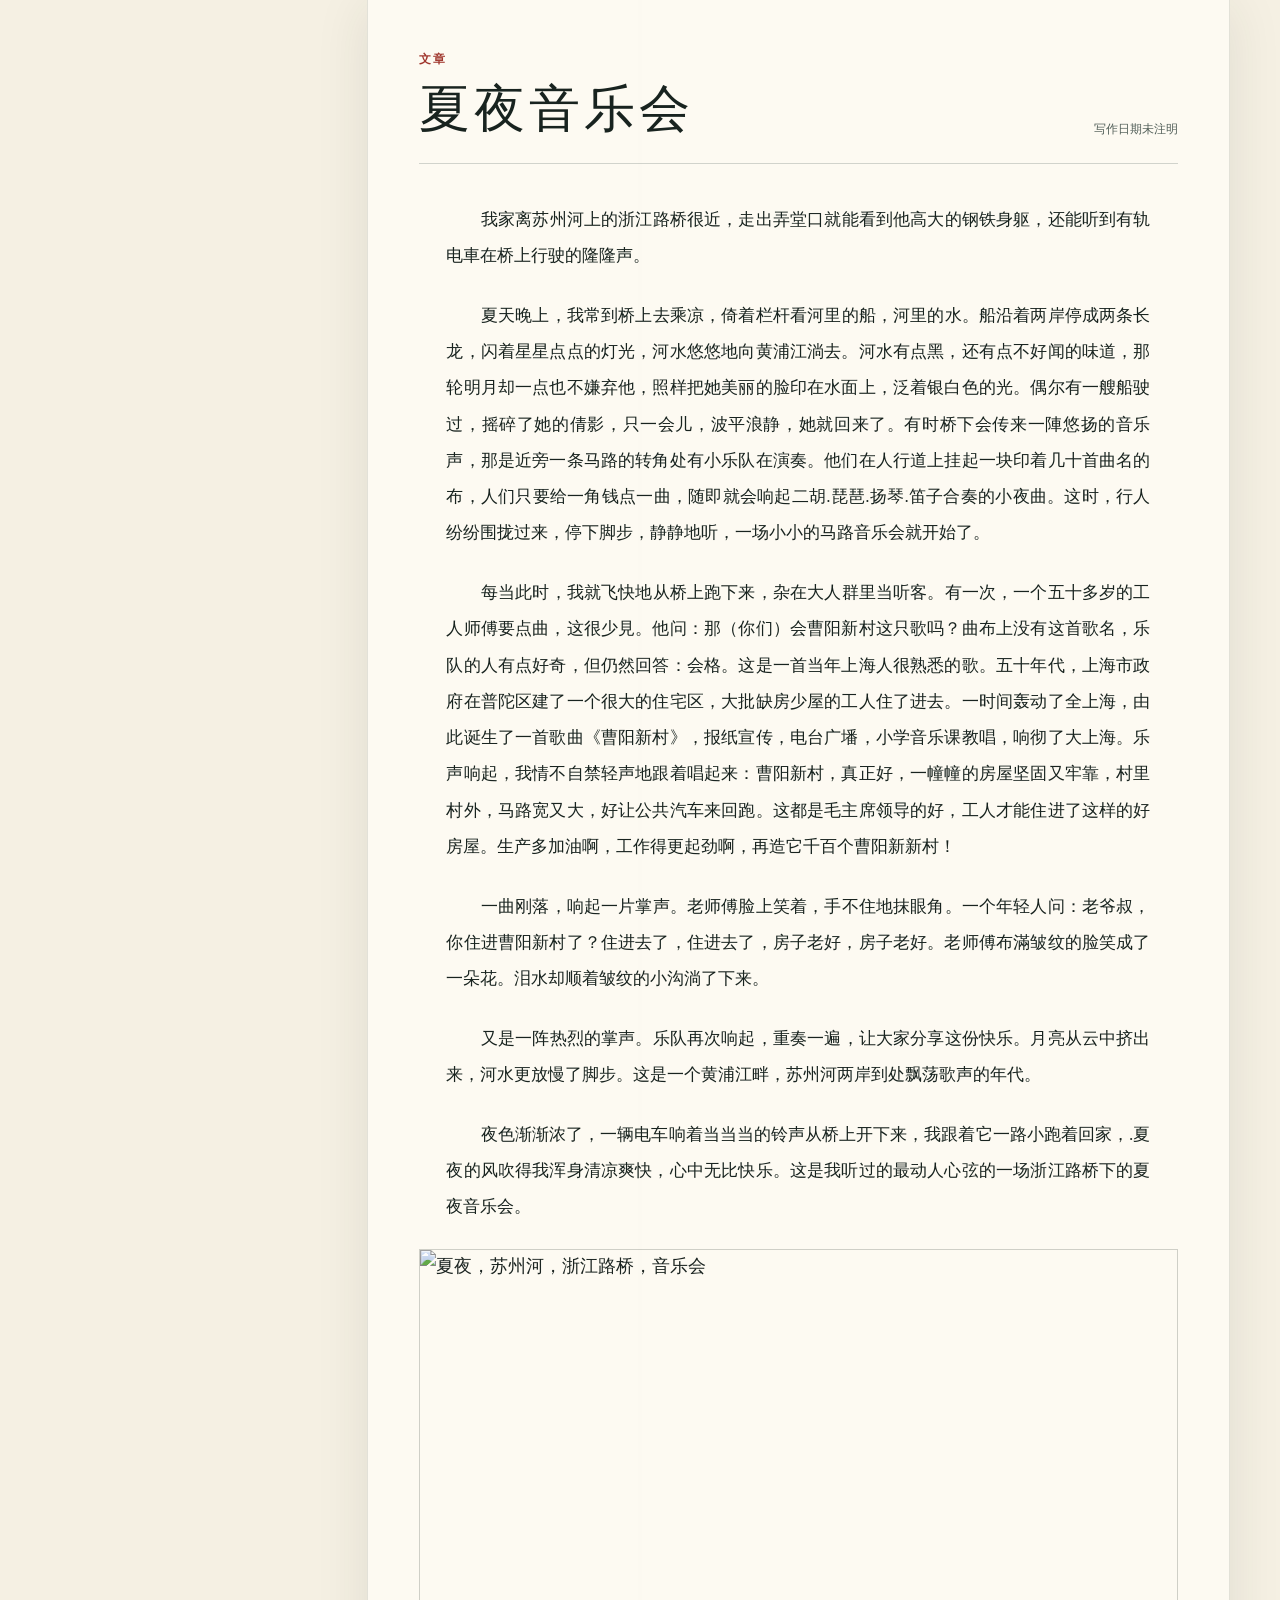
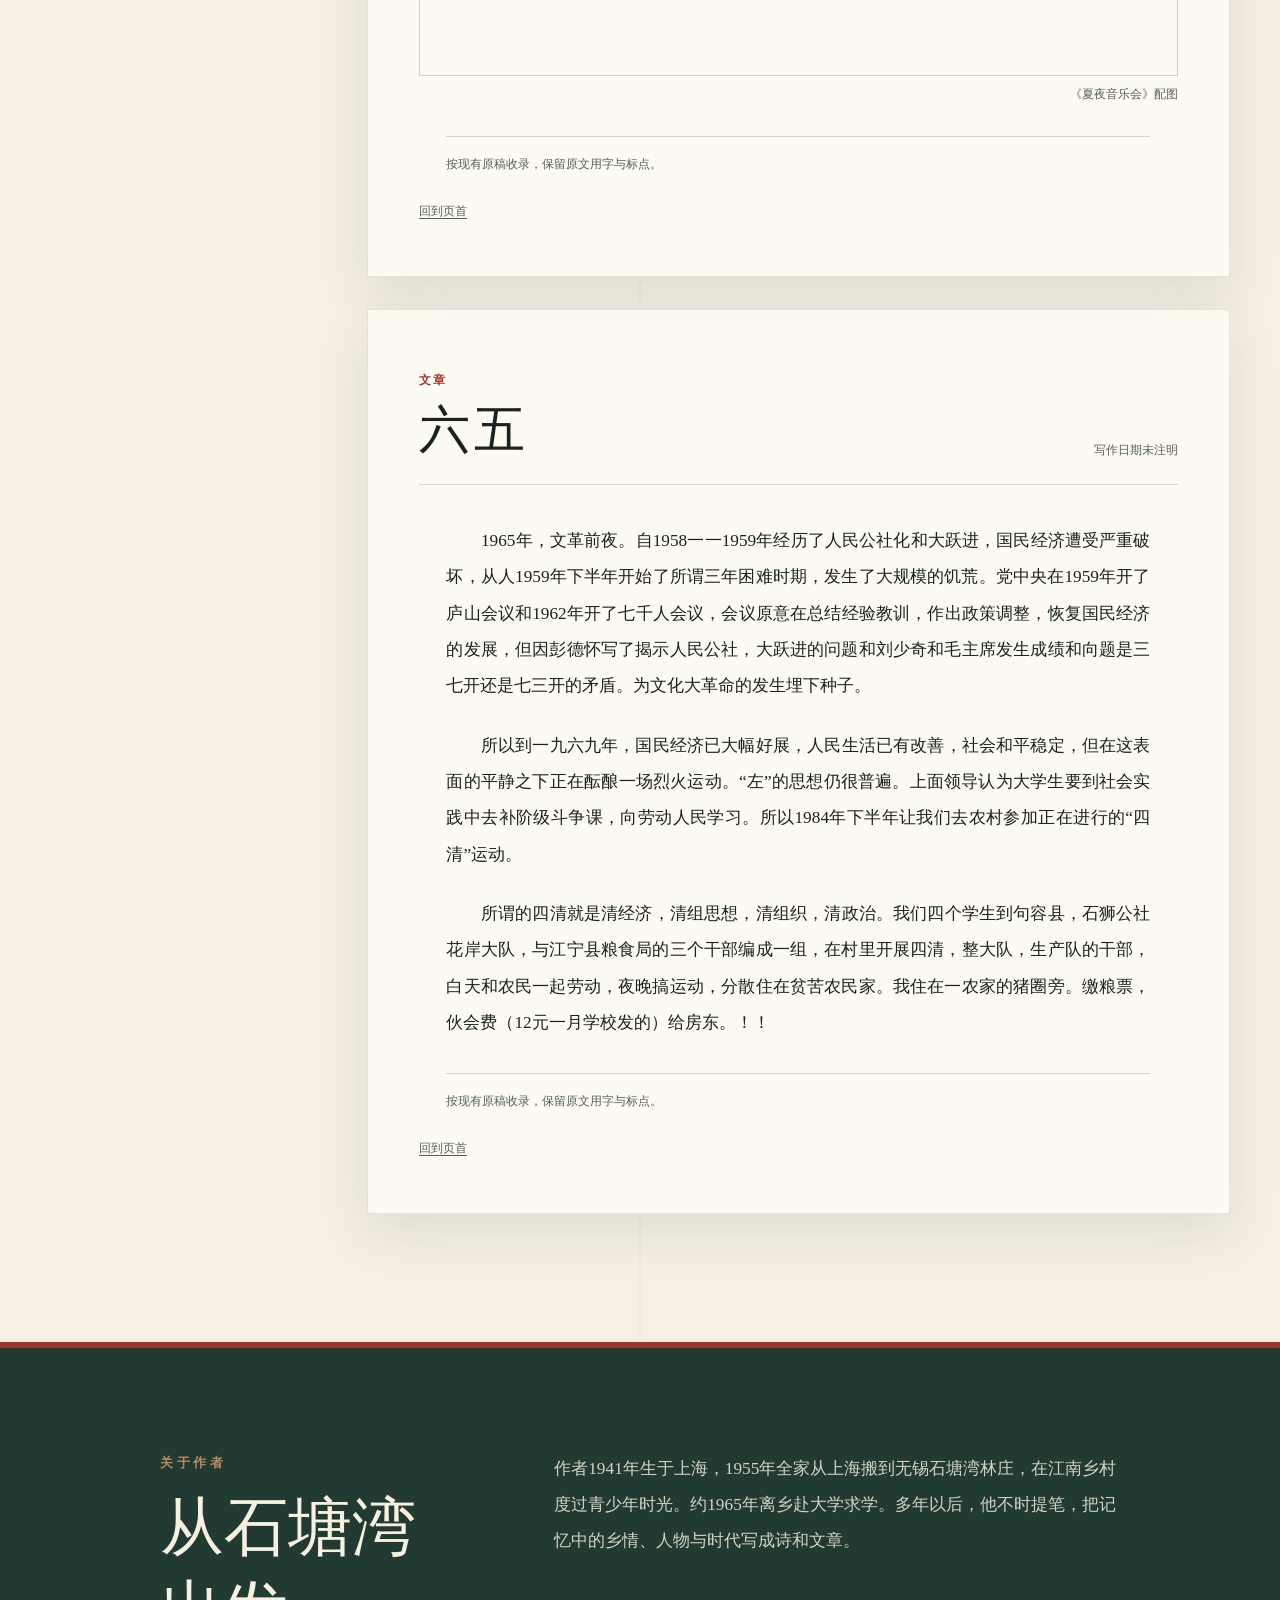
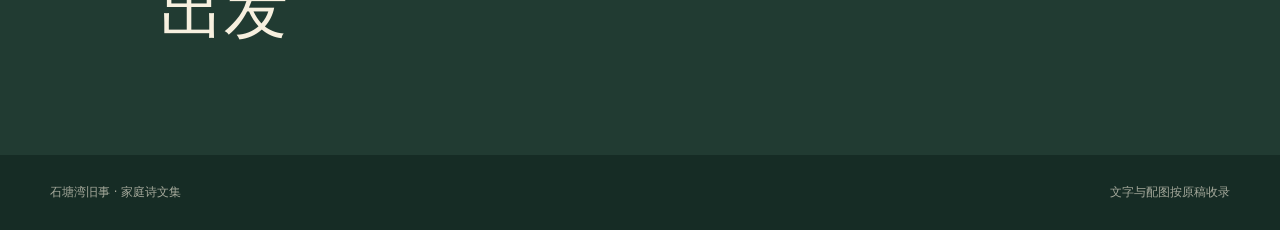
==== commit 0bda90f9: "Add image and caption to summer night concert section" ====
--- a/index.html
+++ b/index.html
@@ -206,6 +206,11 @@
               <p>又是一阵热烈的掌声。乐队再次响起，重奏一遍，让大家分享这份快乐。月亮从云中挤出来，河水更放慢了脚步。这是一个黄浦江畔，苏州河两岸到处飘荡歌声的年代。</p>
               <p>夜色渐渐浓了，一辆电车响着当当当的铃声从桥上开下来，我跟着它一路小跑着回家，.夏夜的风吹得我浑身清凉爽快，心中无比快乐。这是我听过的最动人心弦的一场浙江路桥下的夏夜音乐会。</p>
             </div>
+              <figure>
+                <img src="./assets/xiayeconcert.jpg" alt="夏夜，苏州河，浙江路桥，音乐会" width="450" height="251" loading="lazy" />
+                <figcaption>《夏夜音乐会》配图</figcaption>
+              </figure>
+
             <p class="source-note">按现有原稿收录，保留原文用字与标点。</p>
             <a class="back-link" href="#top">回到页首</a>
           </article>
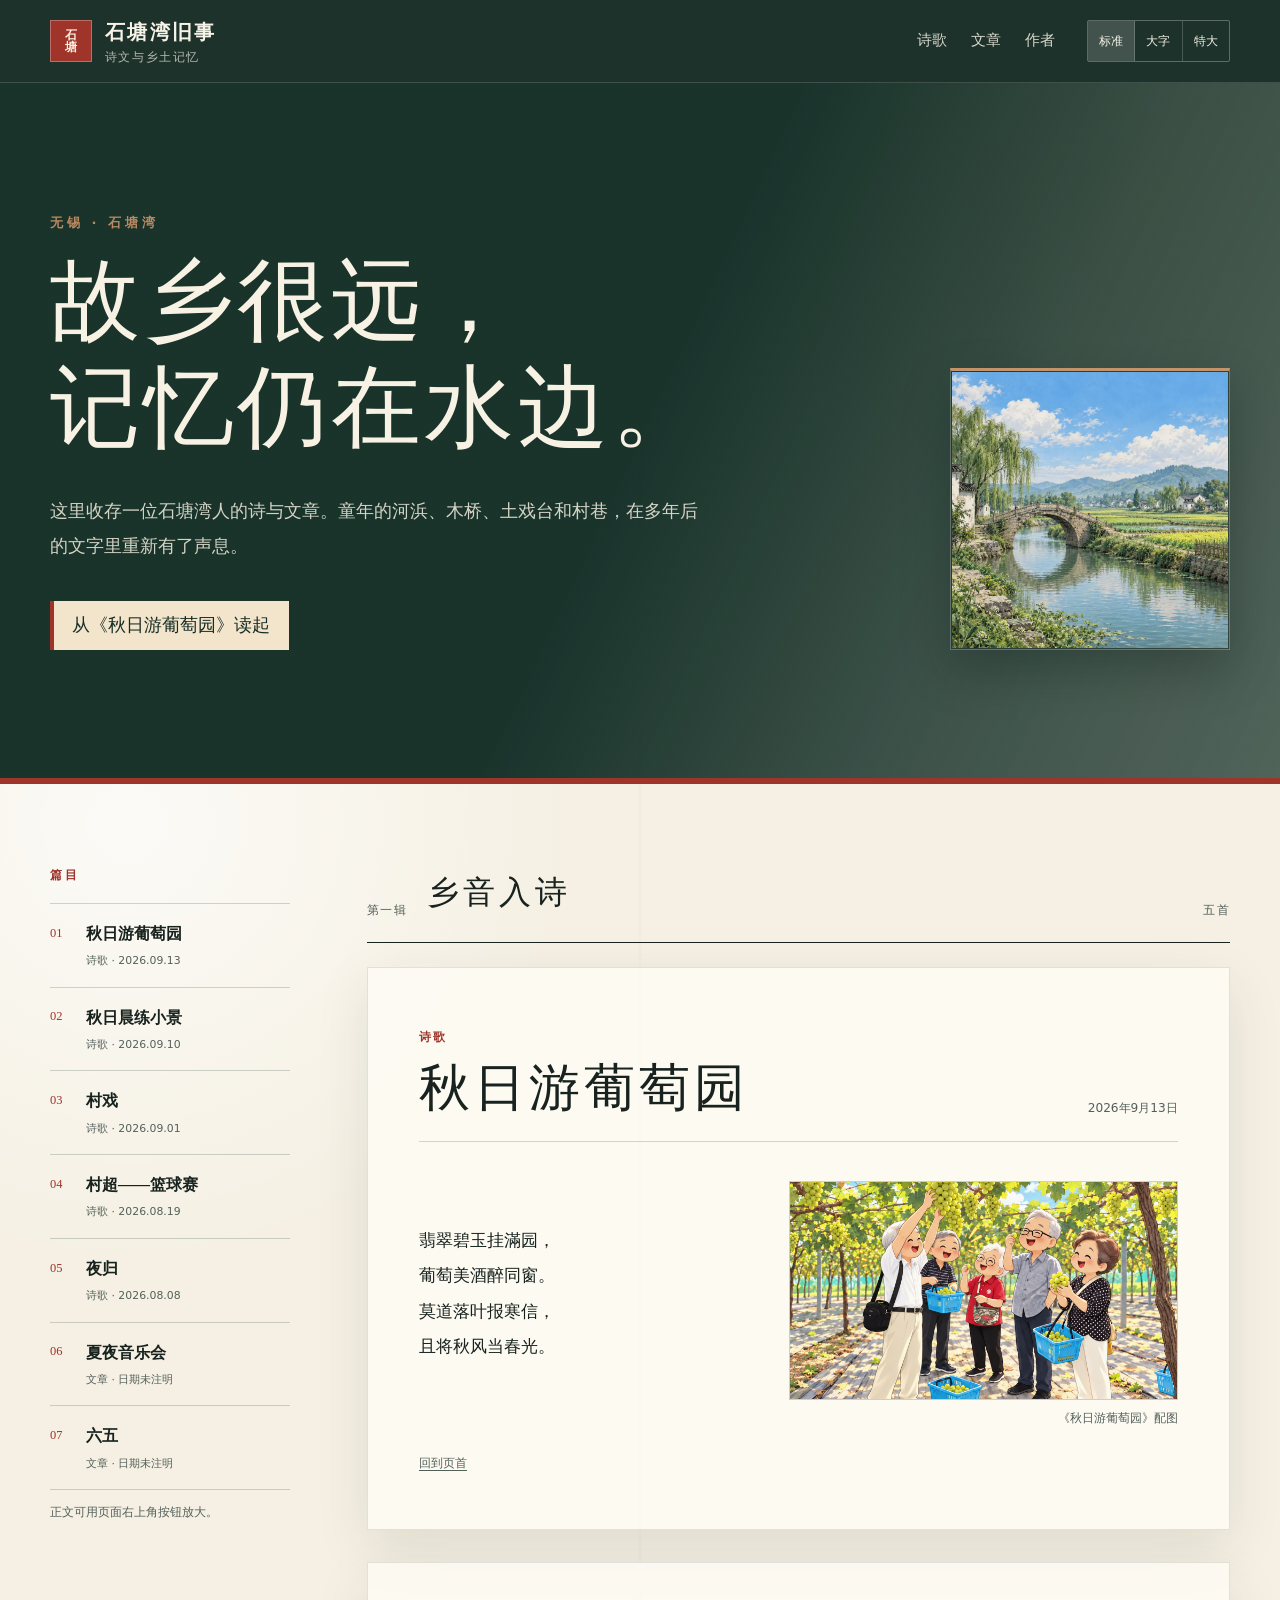
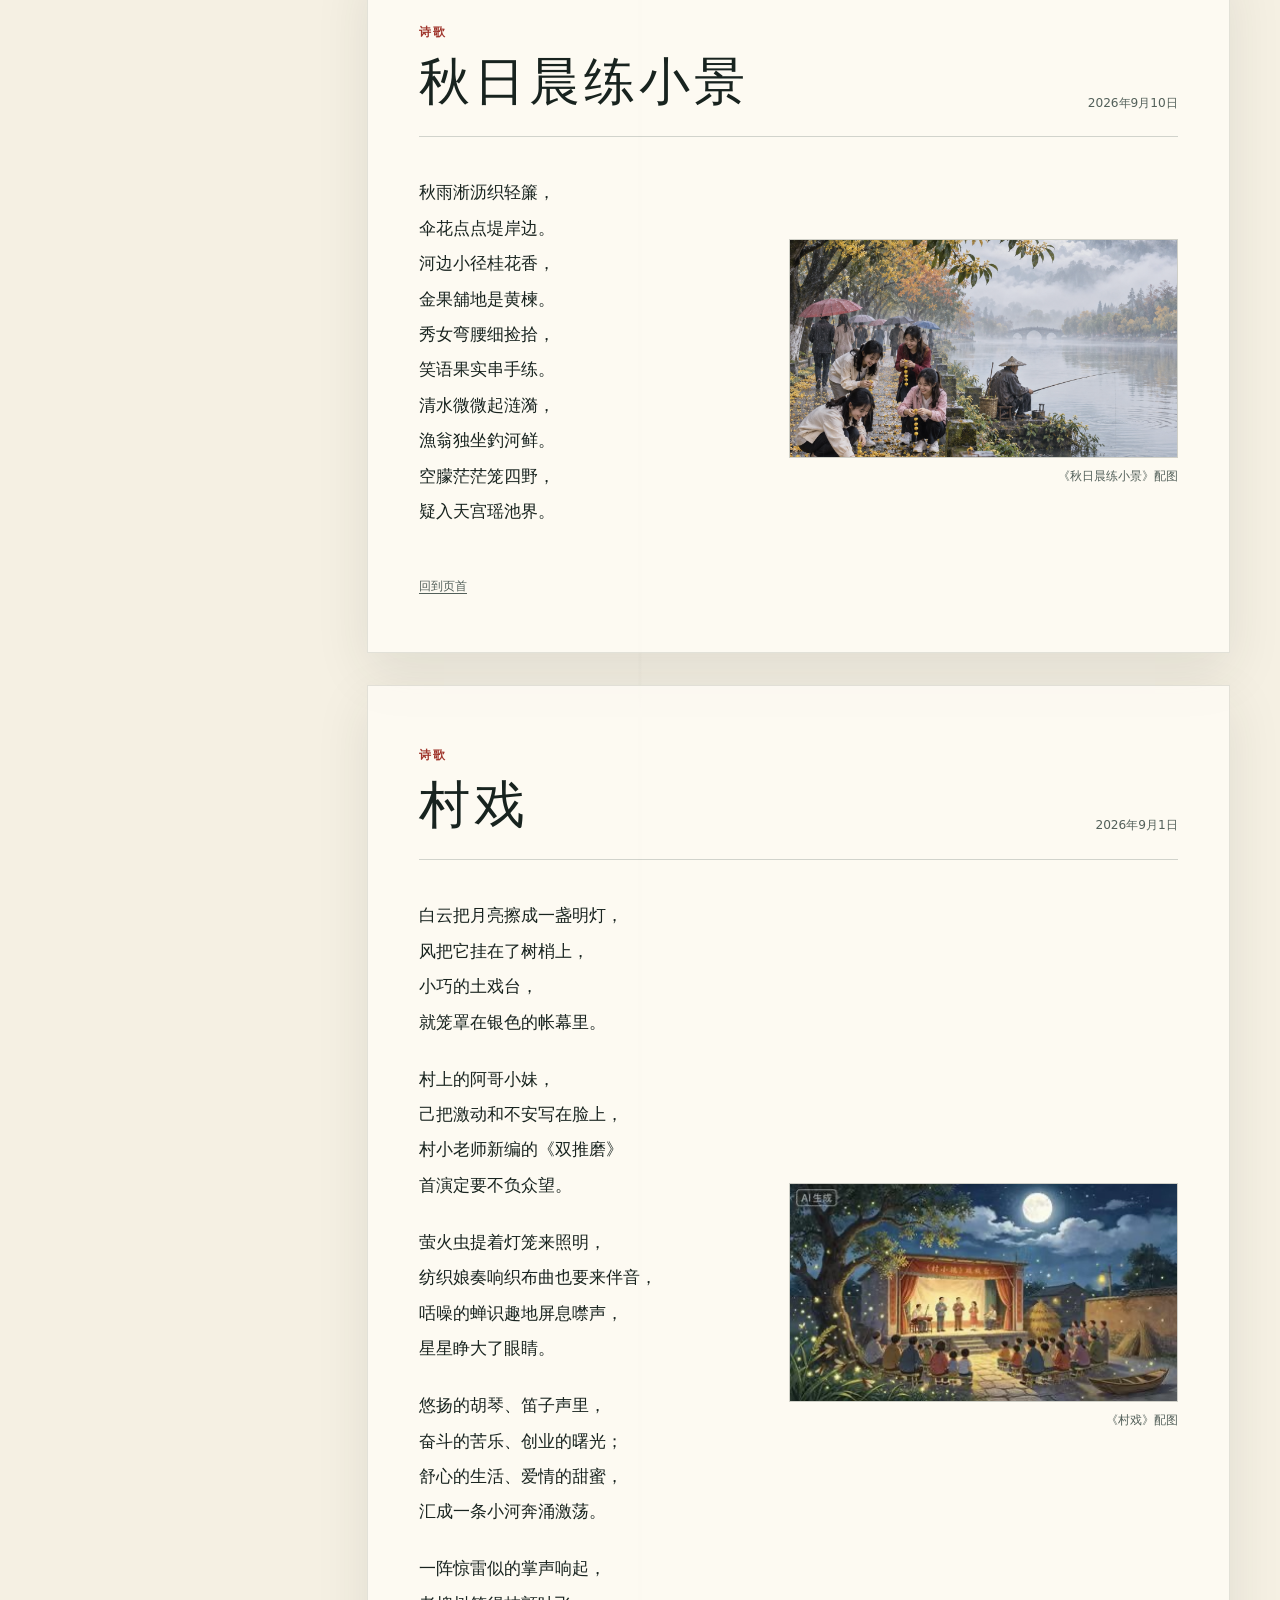
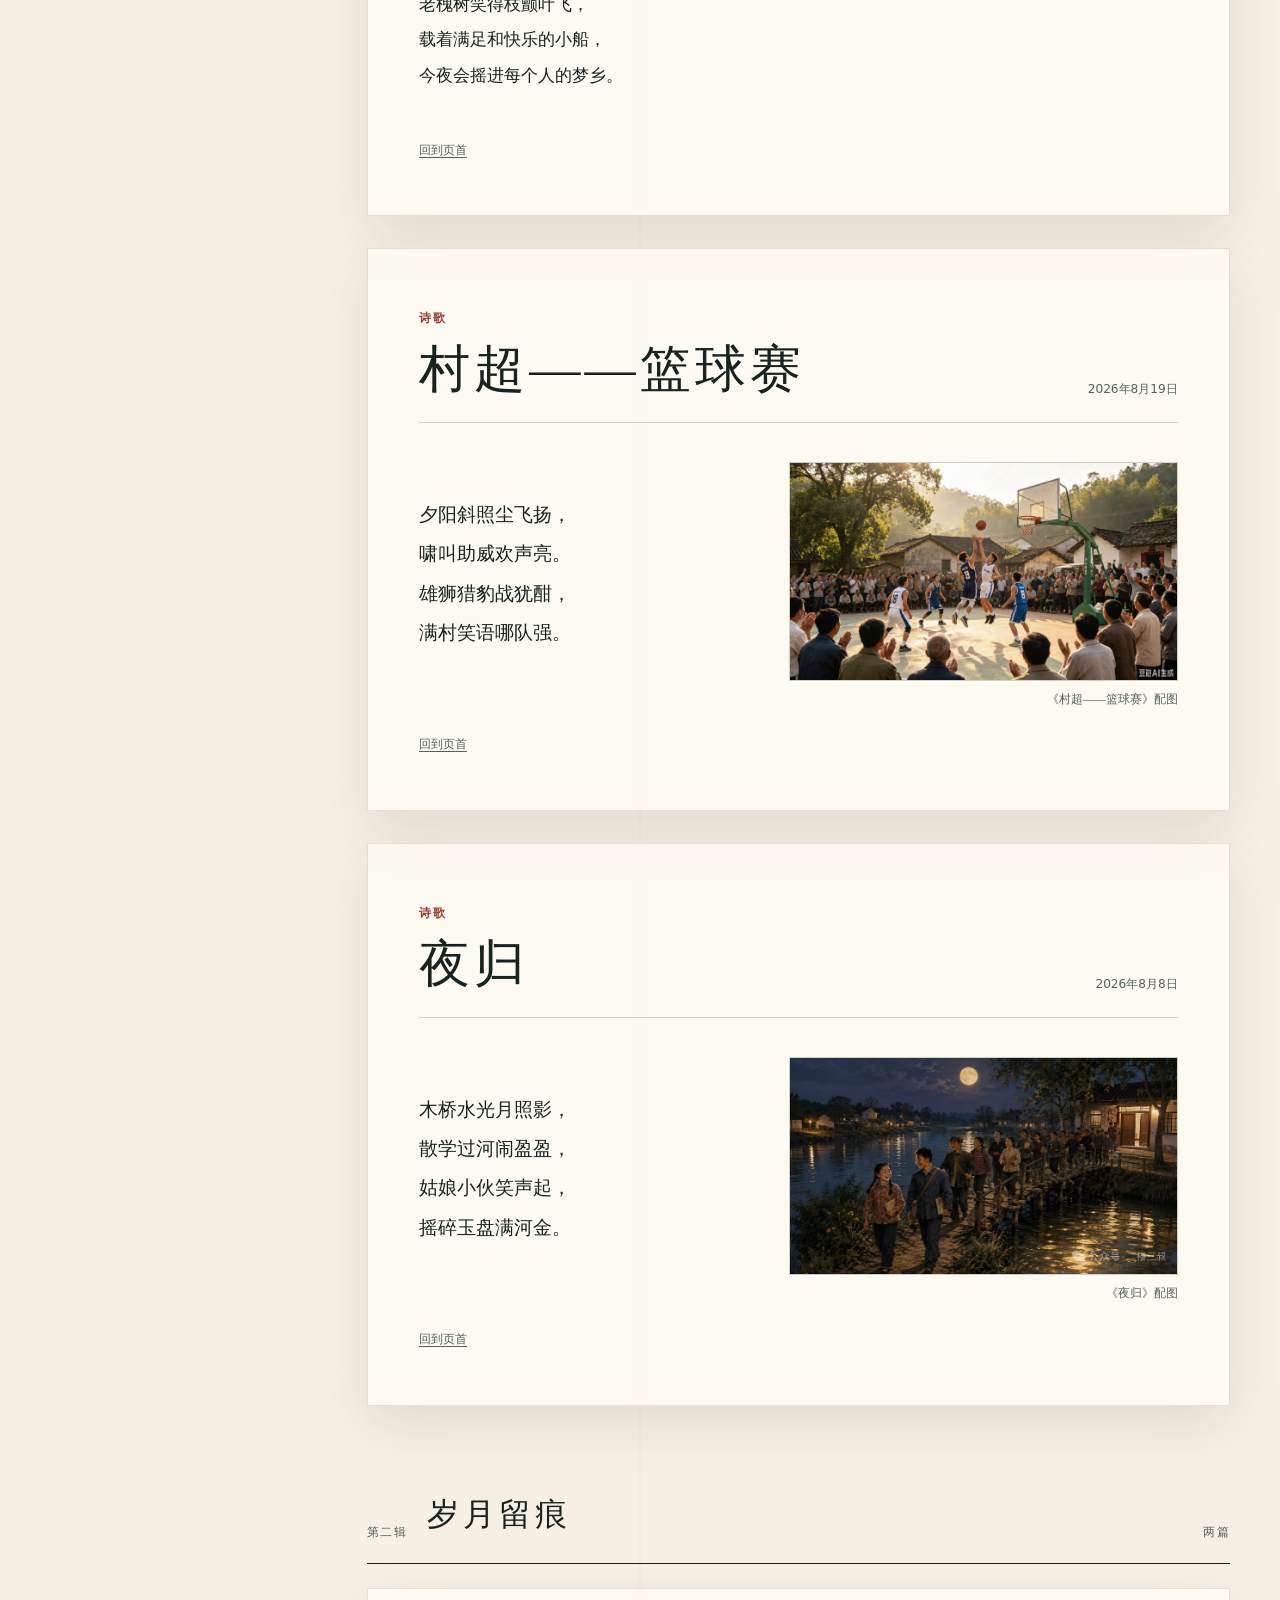
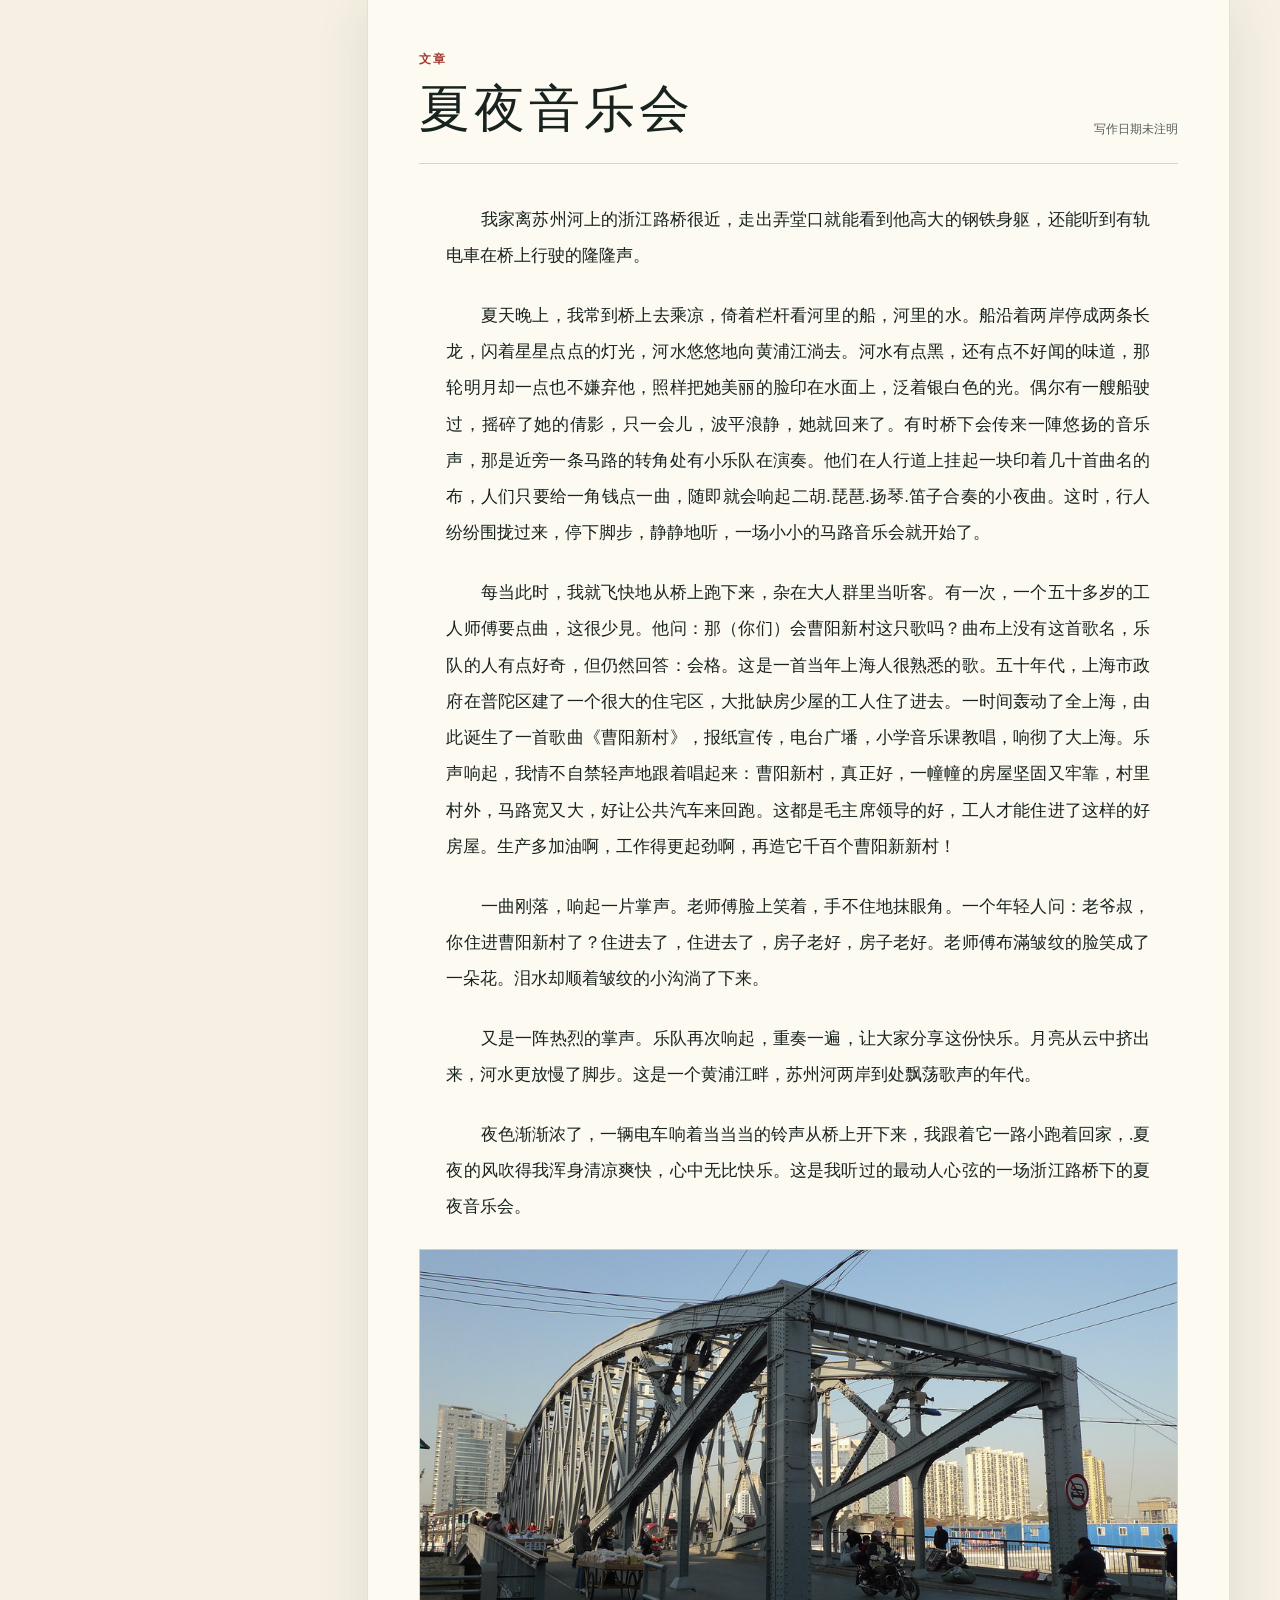
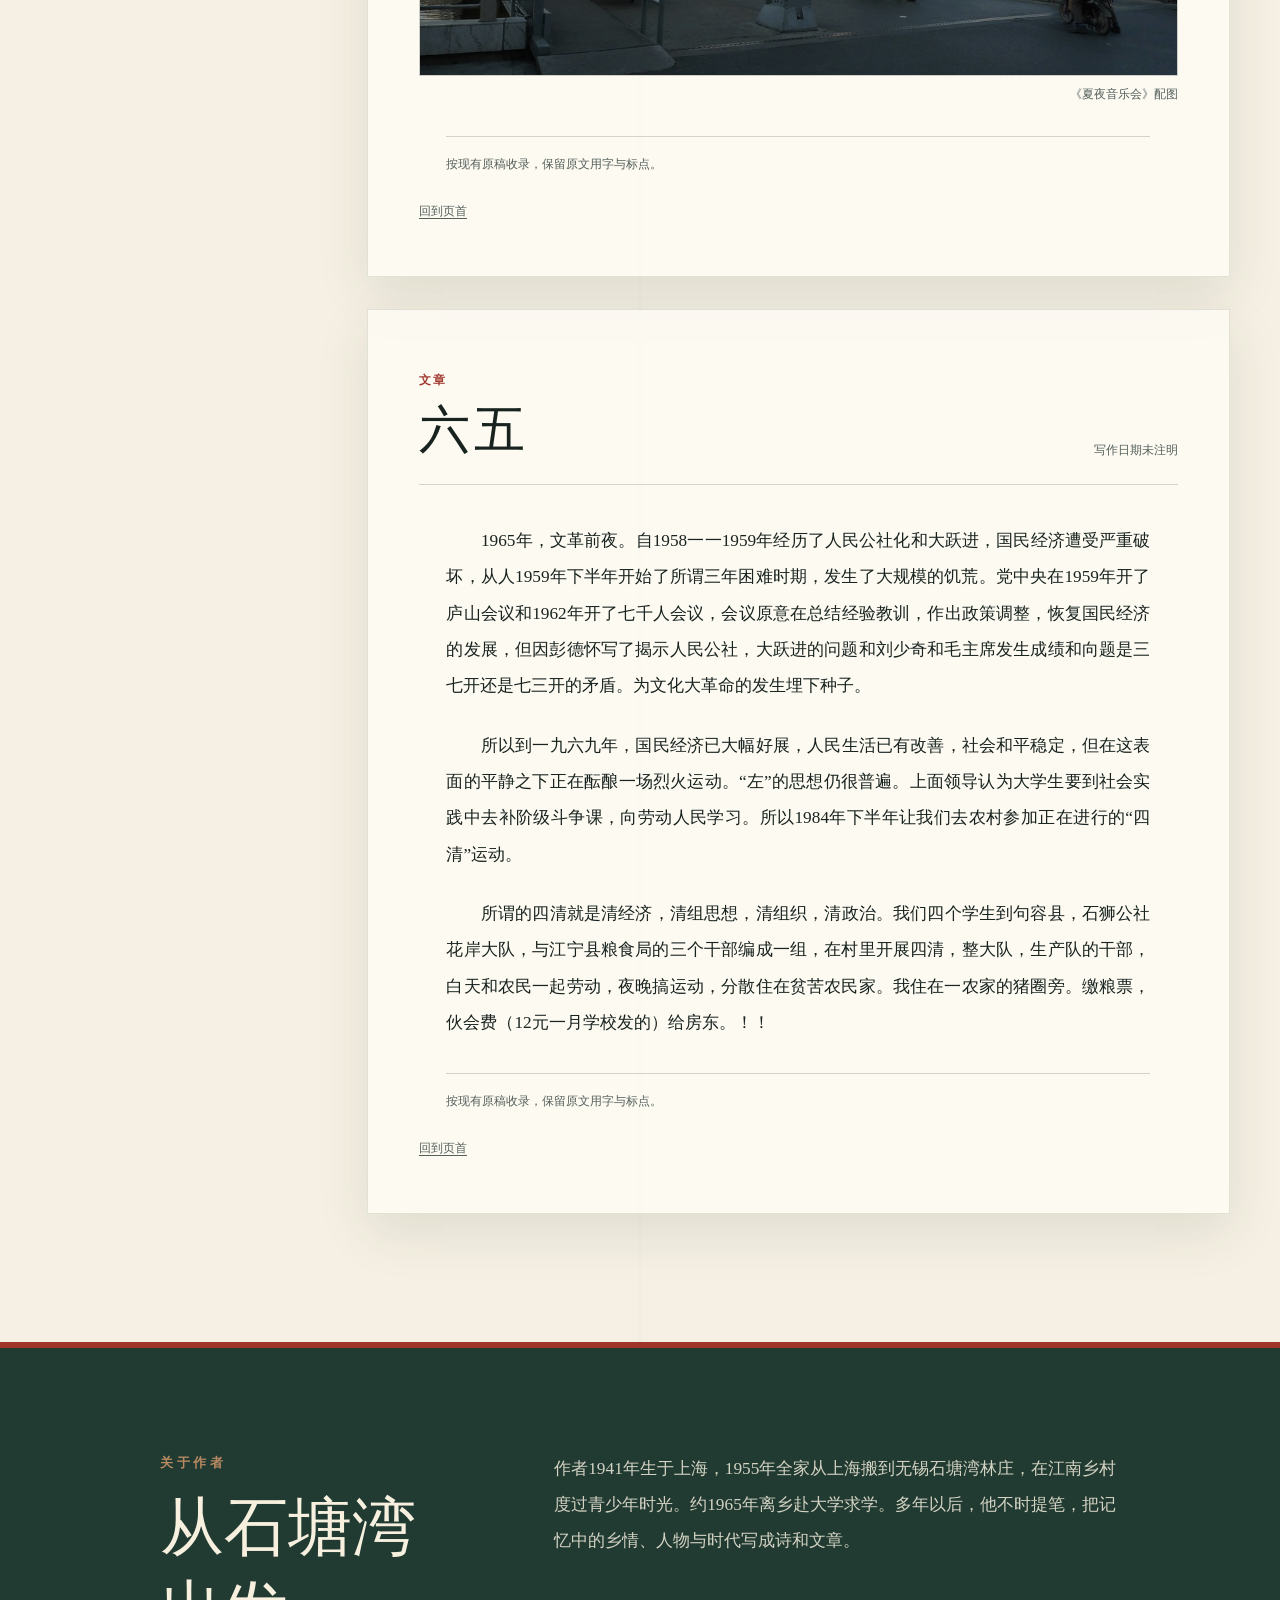
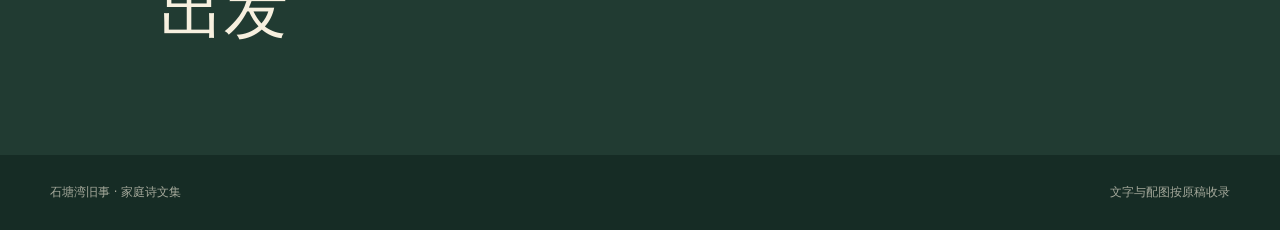
==== commit 863fcfd3: "Update image height and content counts in index.html" ====
--- a/index.html
+++ b/index.html
@@ -49,7 +49,7 @@
             src="./assets/jiangnan-hero.webp"
             alt="蓝天下的江南乡村，石拱桥横跨小河，远处是大片农田和白墙黛瓦的村庄"
             width="900"
-            height="900"
+            height="540"
           />
         </figure>
       </section>
@@ -64,6 +64,7 @@
               <li><a href="#cunxi"><span>村戏</span><small>诗歌 · 2026.09.01</small></a></li>
               <li><a href="#basketball"><span>村超——篮球赛</span><small>诗歌 · 2026.08.19</small></a></li>
               <li><a href="#yegui"><span>夜归</span><small>诗歌 · 2026.08.08</small></a></li>
+              <li><a href="#xiayeconcert"><span>夏夜音乐会</span><small>文章 · 日期未注明</small></a></li>            
               <li><a href="#liuwu"><span>六五</span><small>文章 · 日期未注明</small></a></li>
             </ol>
             <p class="contents-note">正文可用页面右上角按钮放大。</p>
@@ -74,7 +75,7 @@
           <section class="section-heading" id="poems" aria-labelledby="poems-title">
             <p>第一辑</p>
             <h2 id="poems-title">乡音入诗</h2>
-            <span>三首</span>
+            <span>五首</span>
           </section>
 
            <article class="work poem" id="putaoyuan">
@@ -187,7 +188,7 @@
           <section class="section-heading" id="essays" aria-labelledby="essays-title">
             <p>第二辑</p>
             <h2 id="essays-title">岁月留痕</h2>
-            <span>一篇</span>
+            <span>两篇</span>
           </section>
 
           <article class="work essay" id="xiayeconcert">
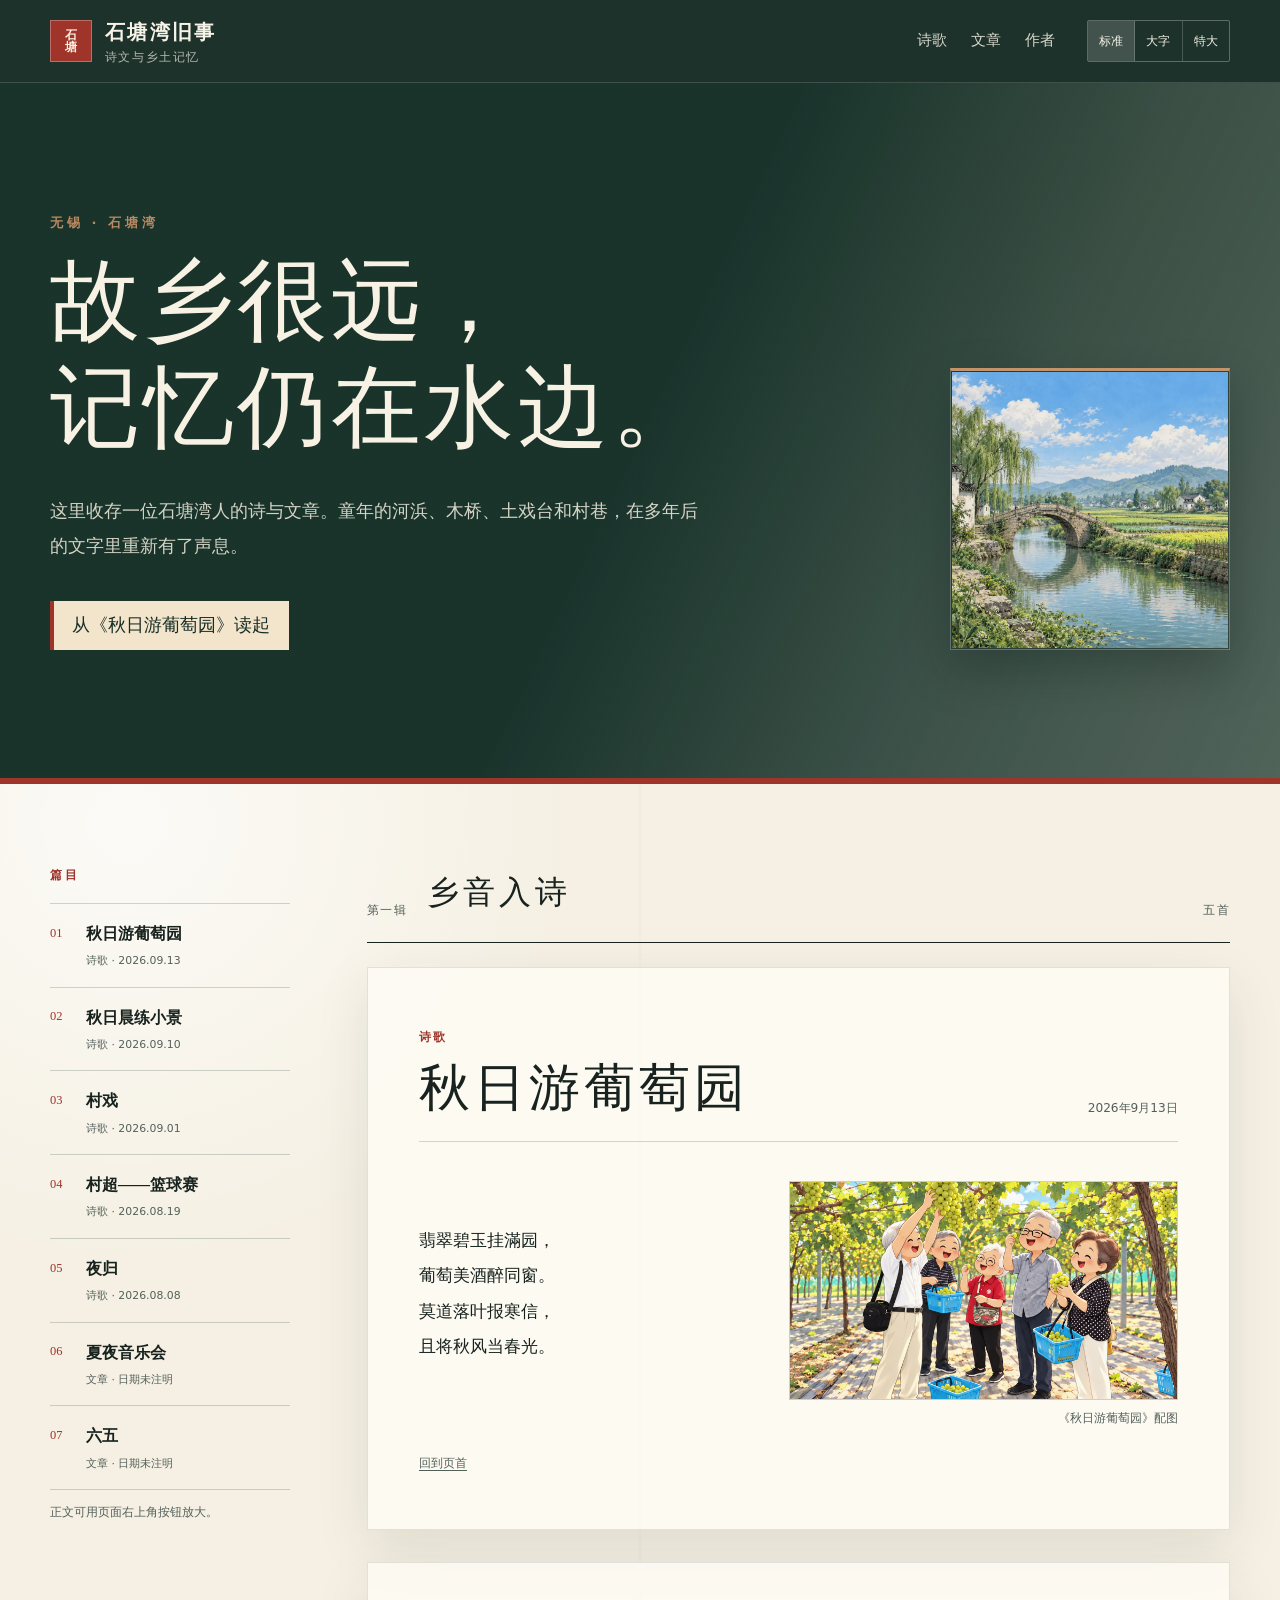
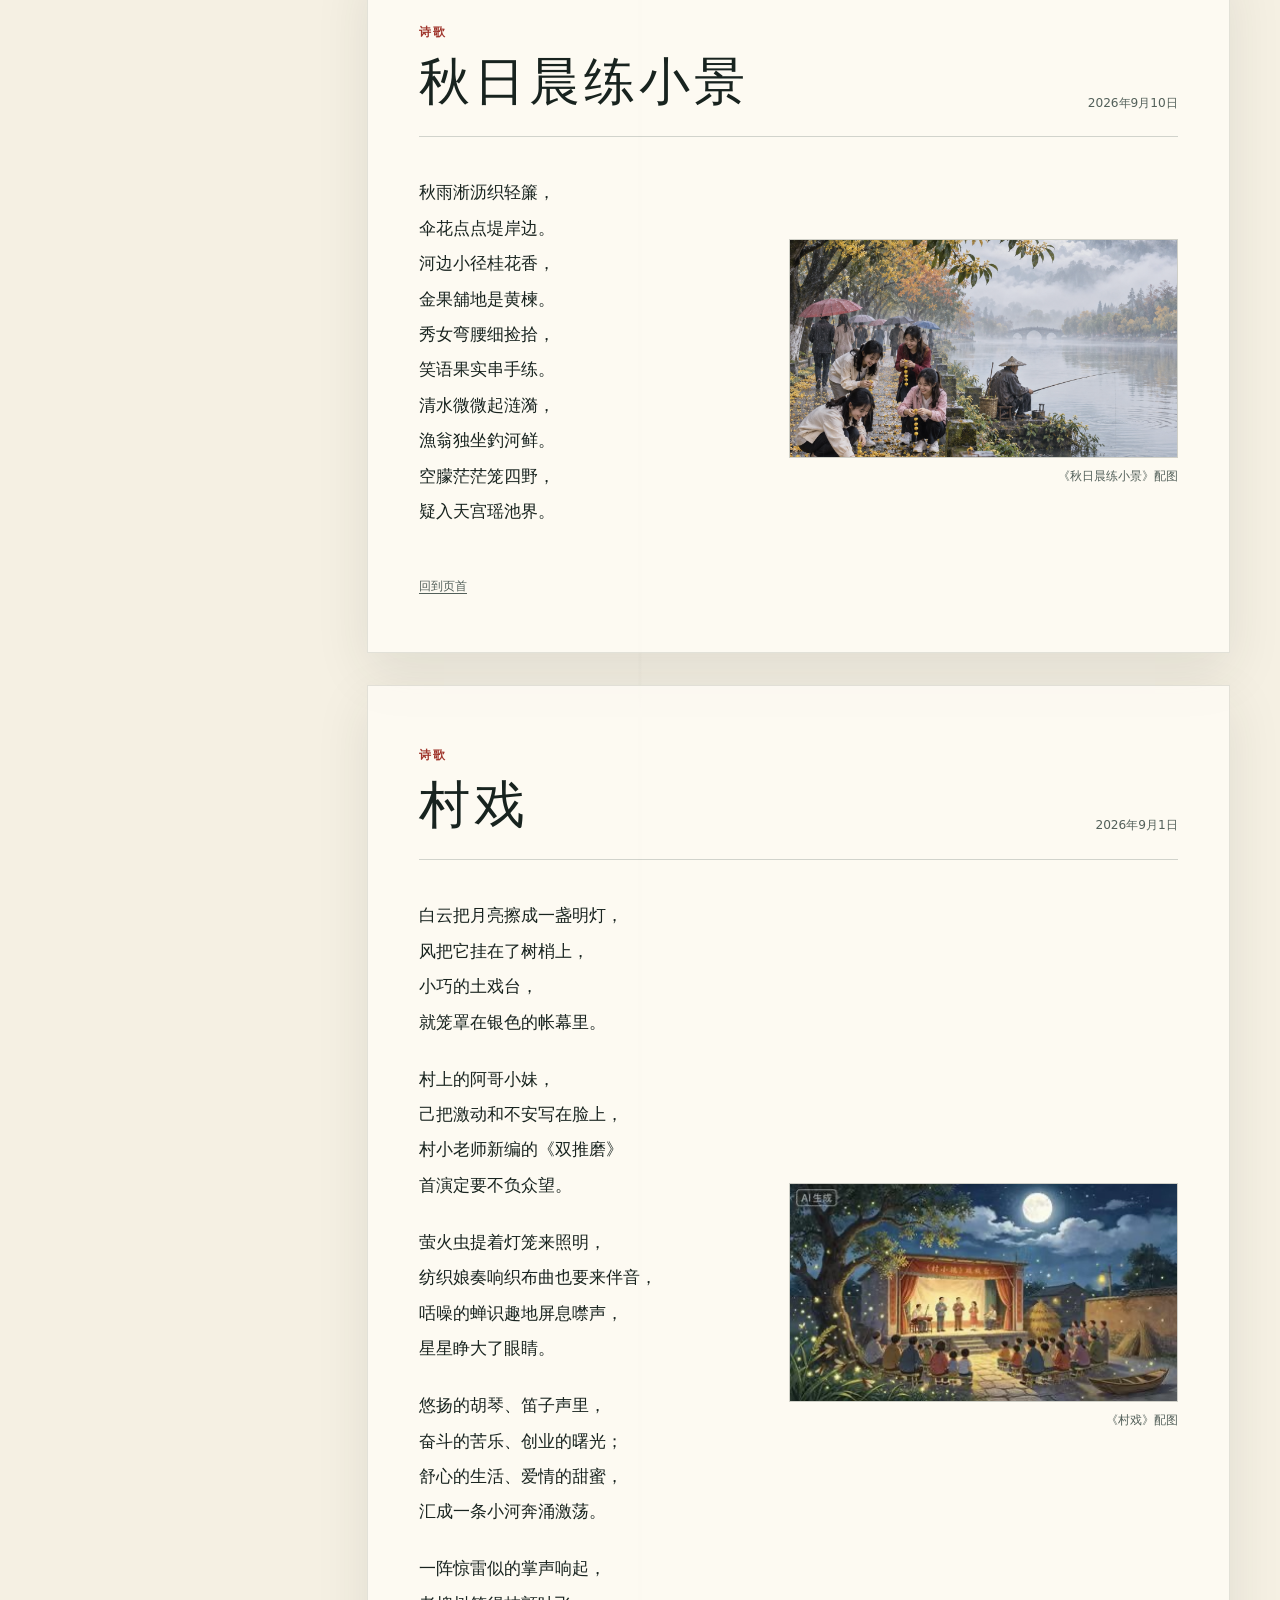
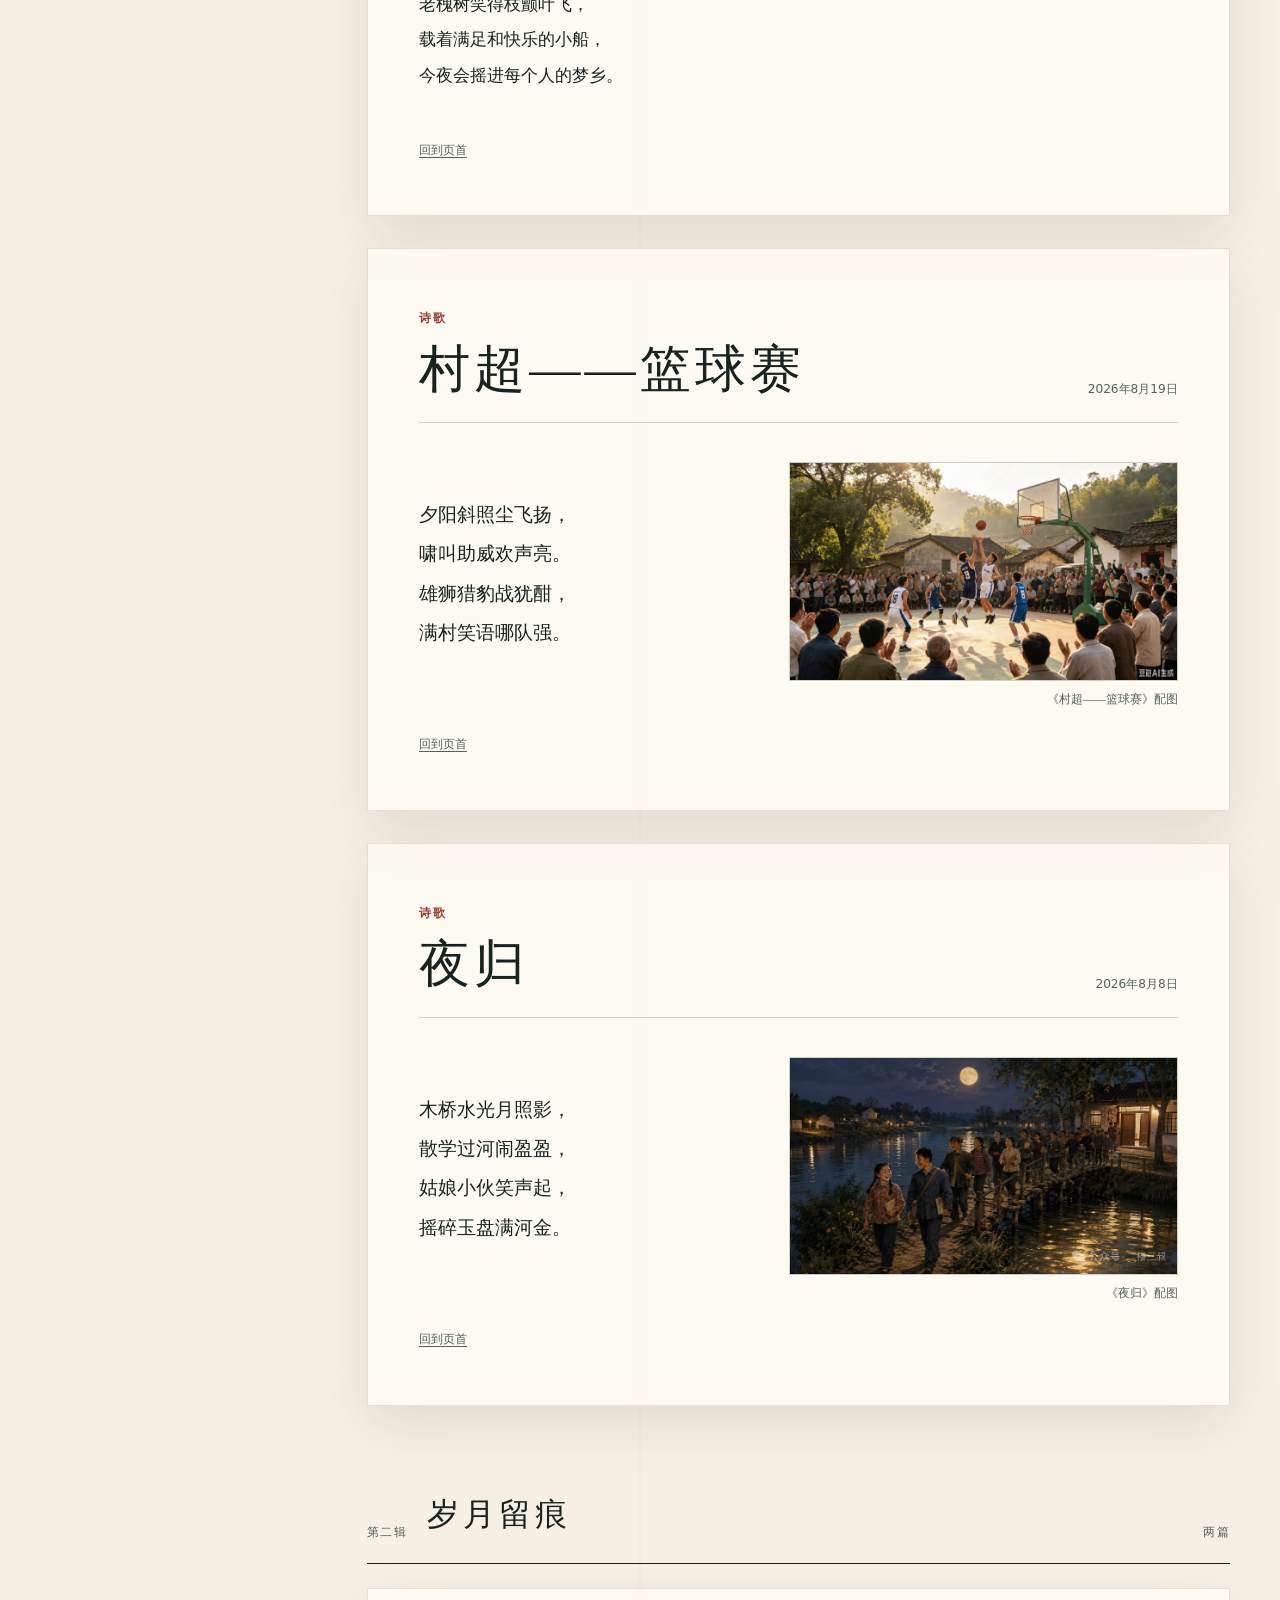
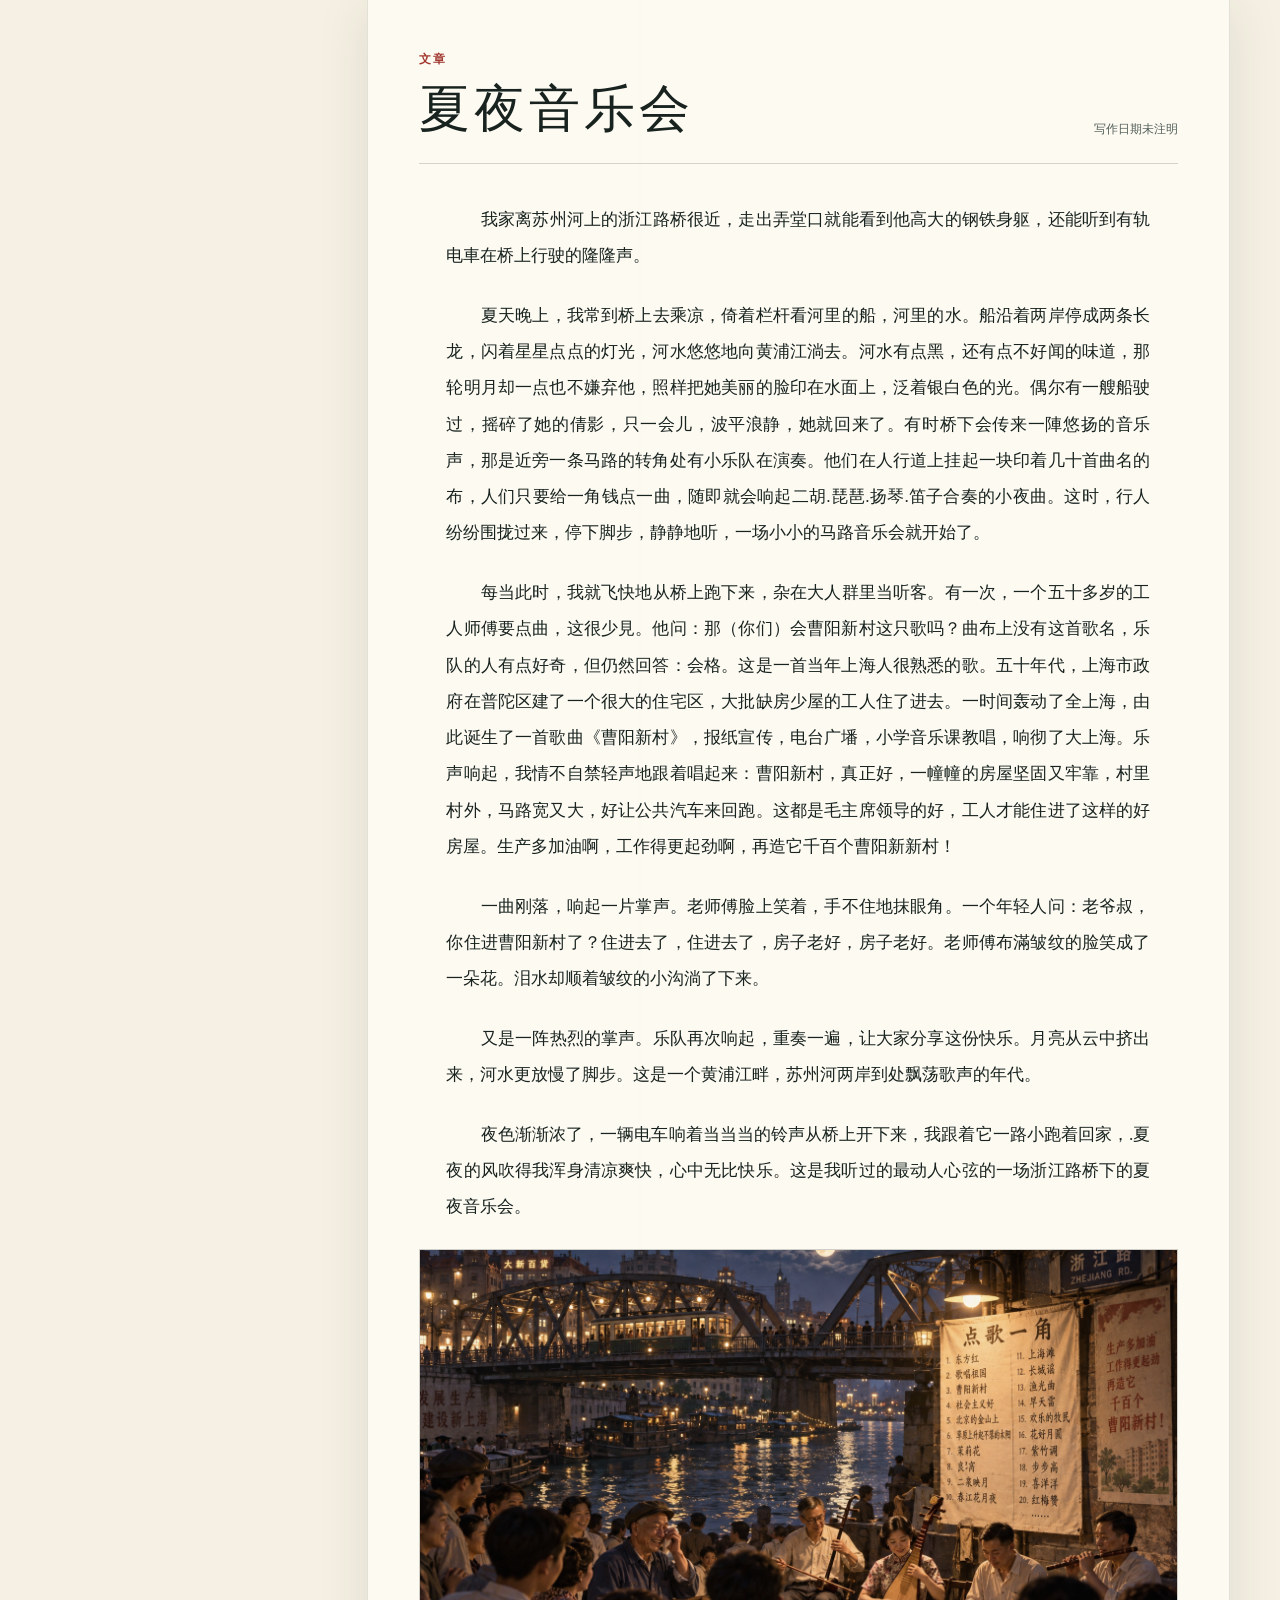
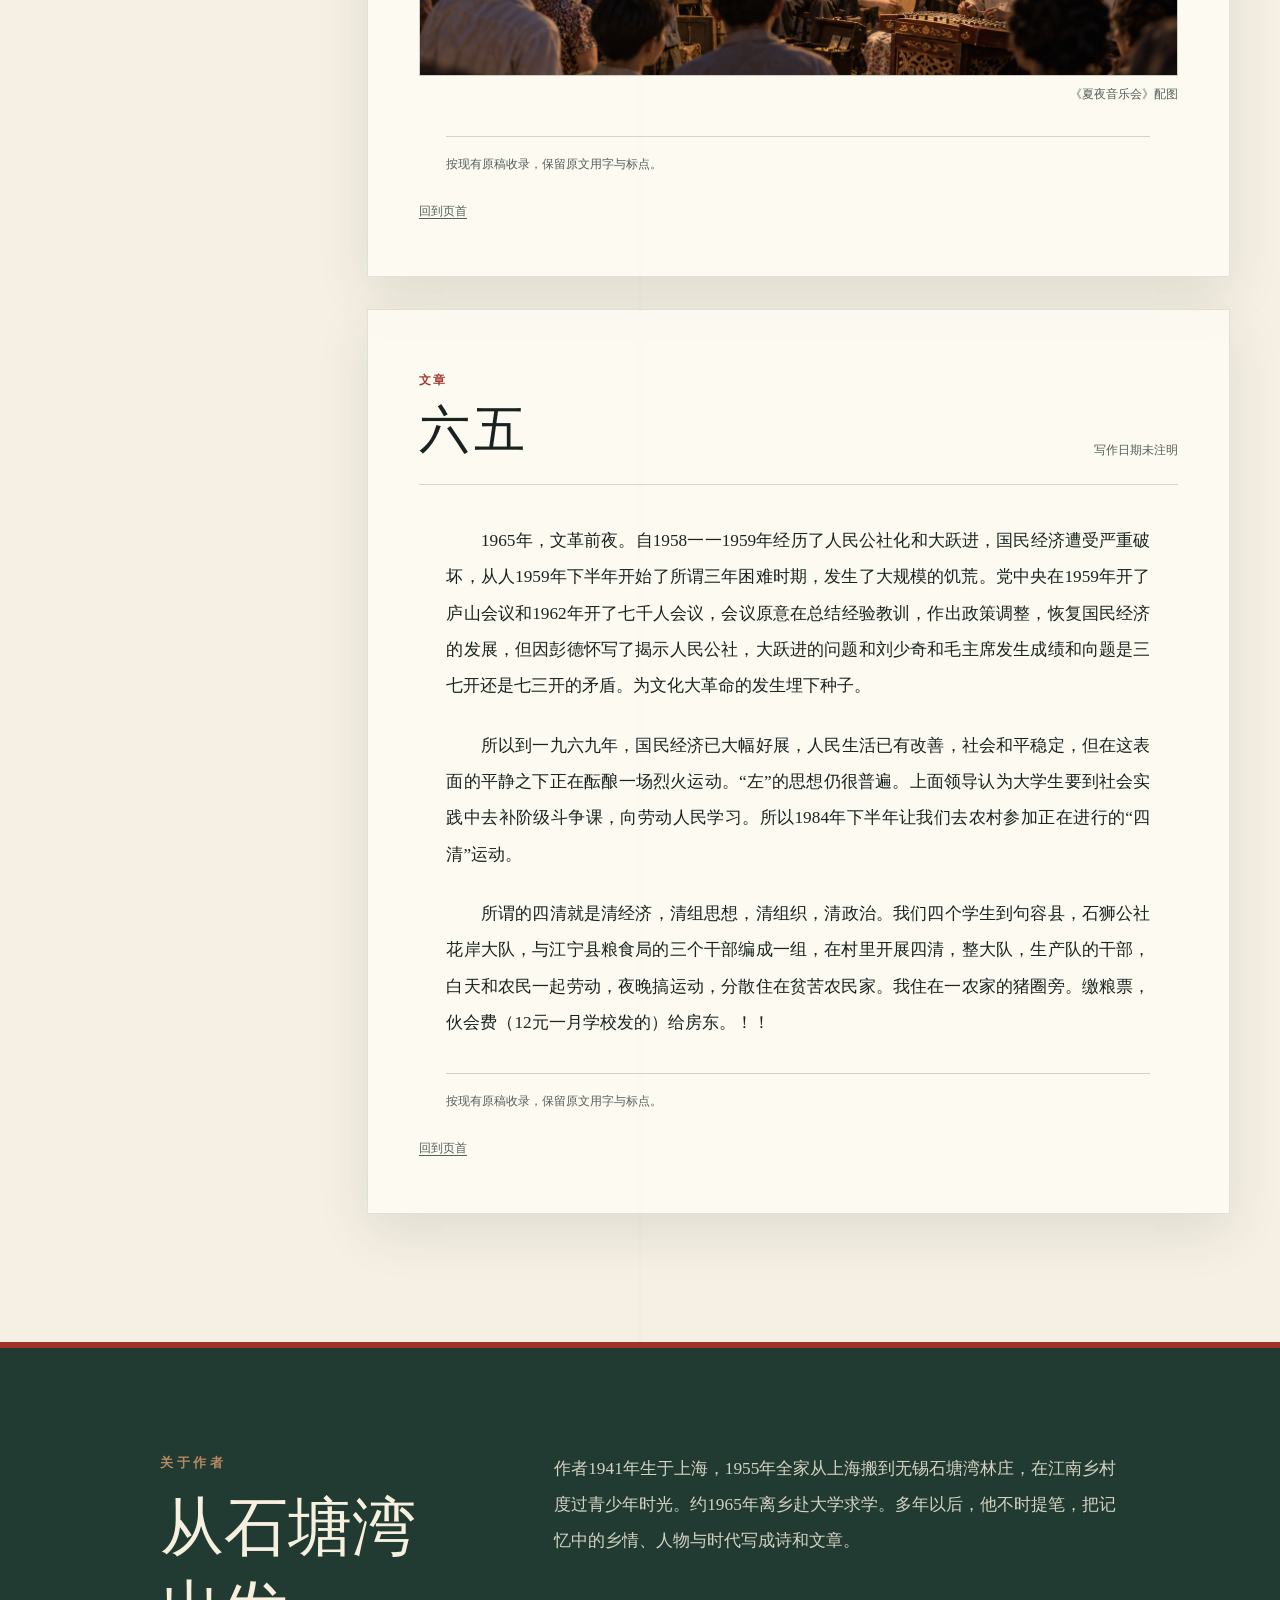
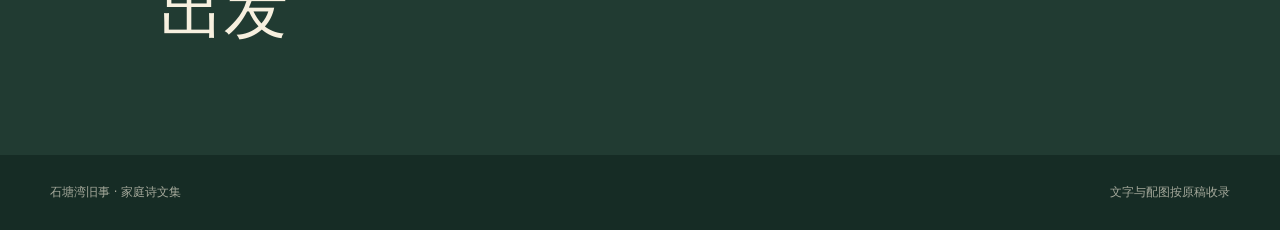
==== commit 508f035d: "Replace concert image with a new format" ====
--- a/index.html
+++ b/index.html
@@ -208,7 +208,7 @@
               <p>夜色渐渐浓了，一辆电车响着当当当的铃声从桥上开下来，我跟着它一路小跑着回家，.夏夜的风吹得我浑身清凉爽快，心中无比快乐。这是我听过的最动人心弦的一场浙江路桥下的夏夜音乐会。</p>
             </div>
               <figure>
-                <img src="./assets/xiayeconcert.jpg" alt="夏夜，苏州河，浙江路桥，音乐会" width="450" height="251" loading="lazy" />
+                <img src="./assets/xiayeconcert.png" alt="夏夜，苏州河，浙江路桥，音乐会" width="450" height="251" loading="lazy" />
                 <figcaption>《夏夜音乐会》配图</figcaption>
               </figure>
 
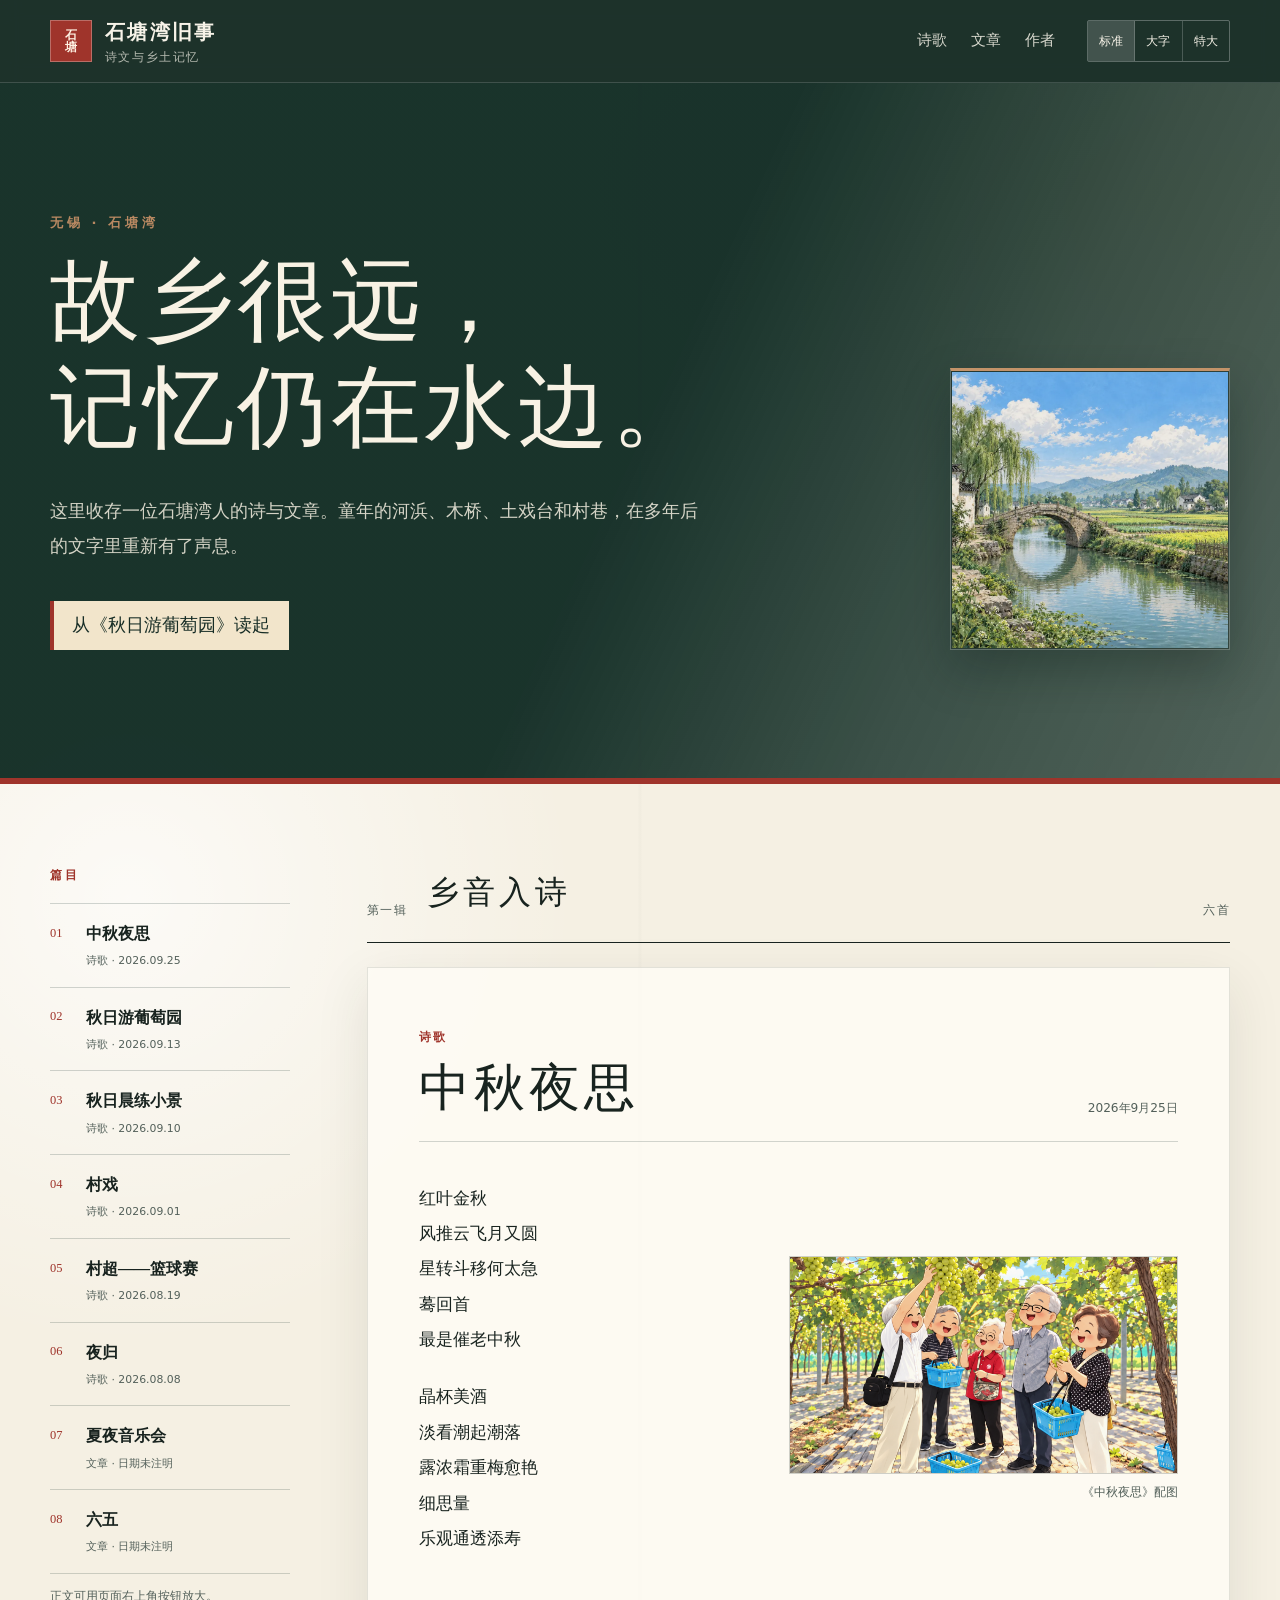
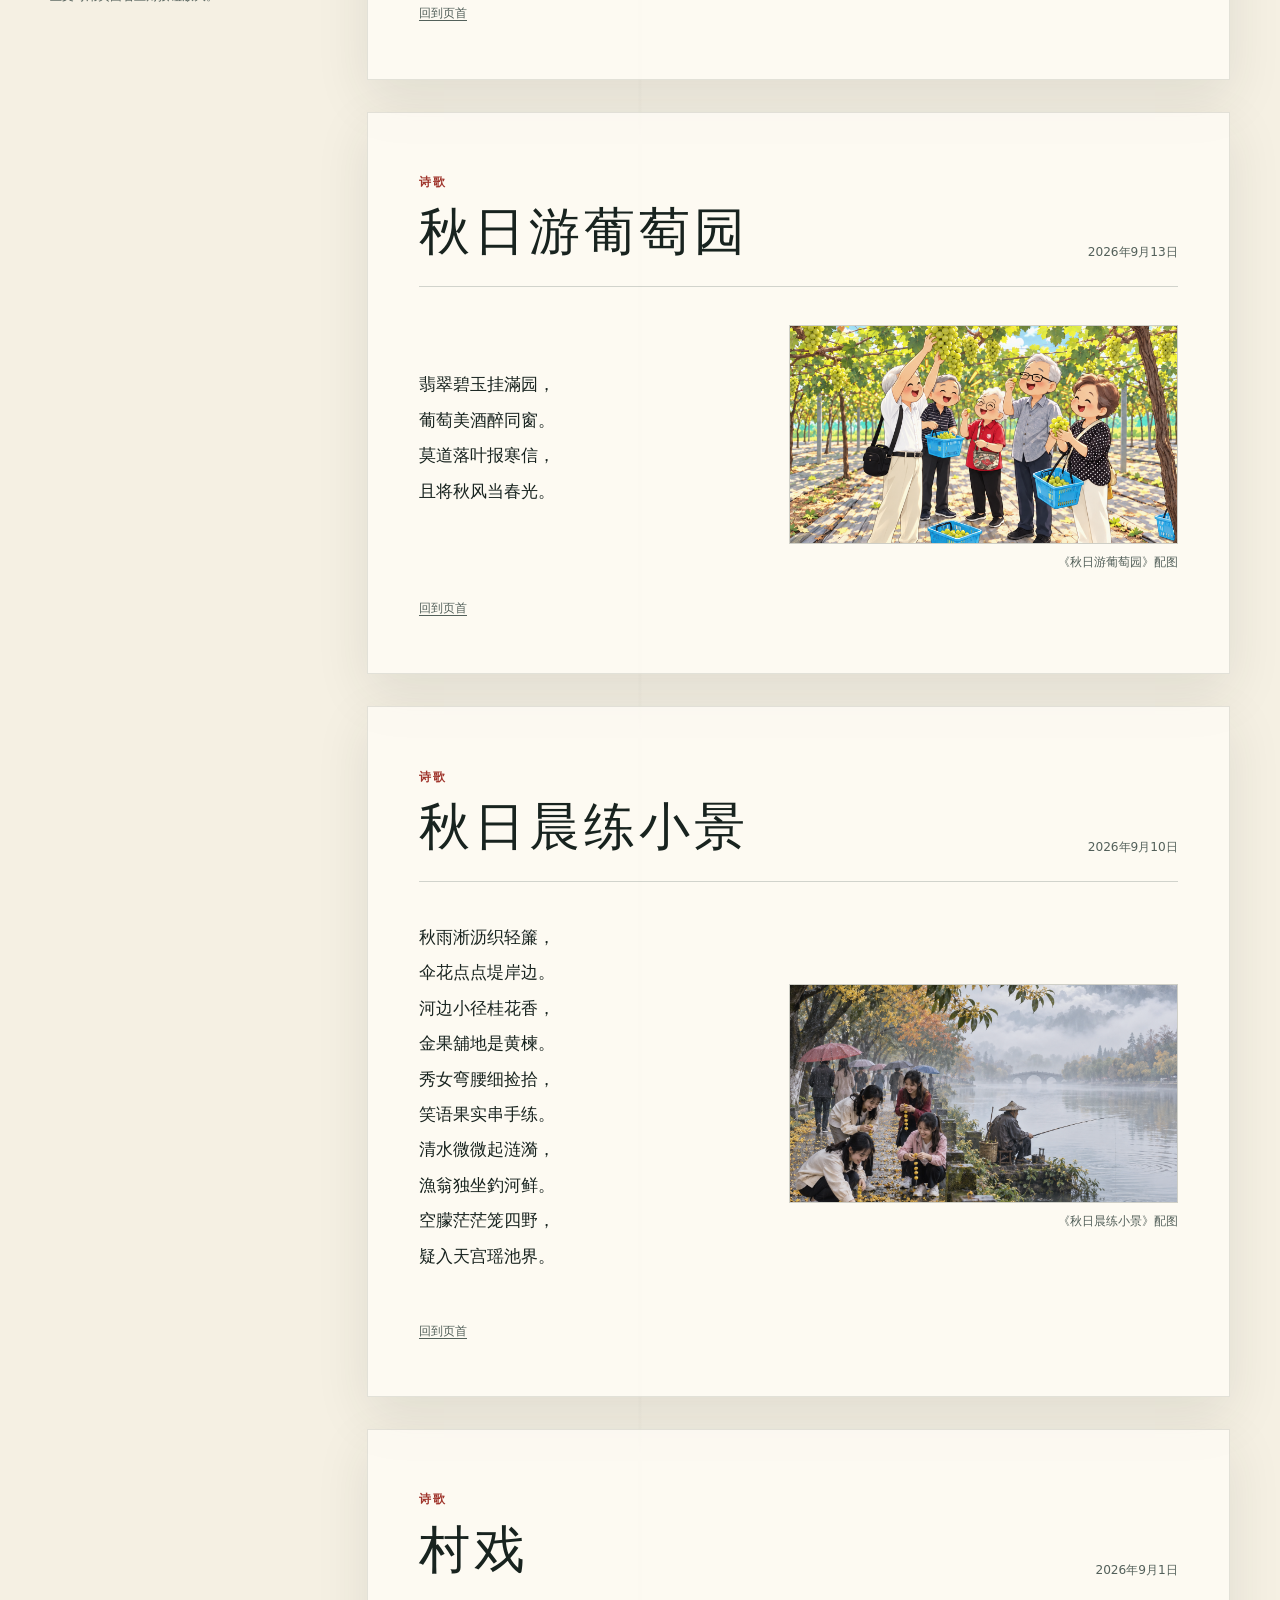
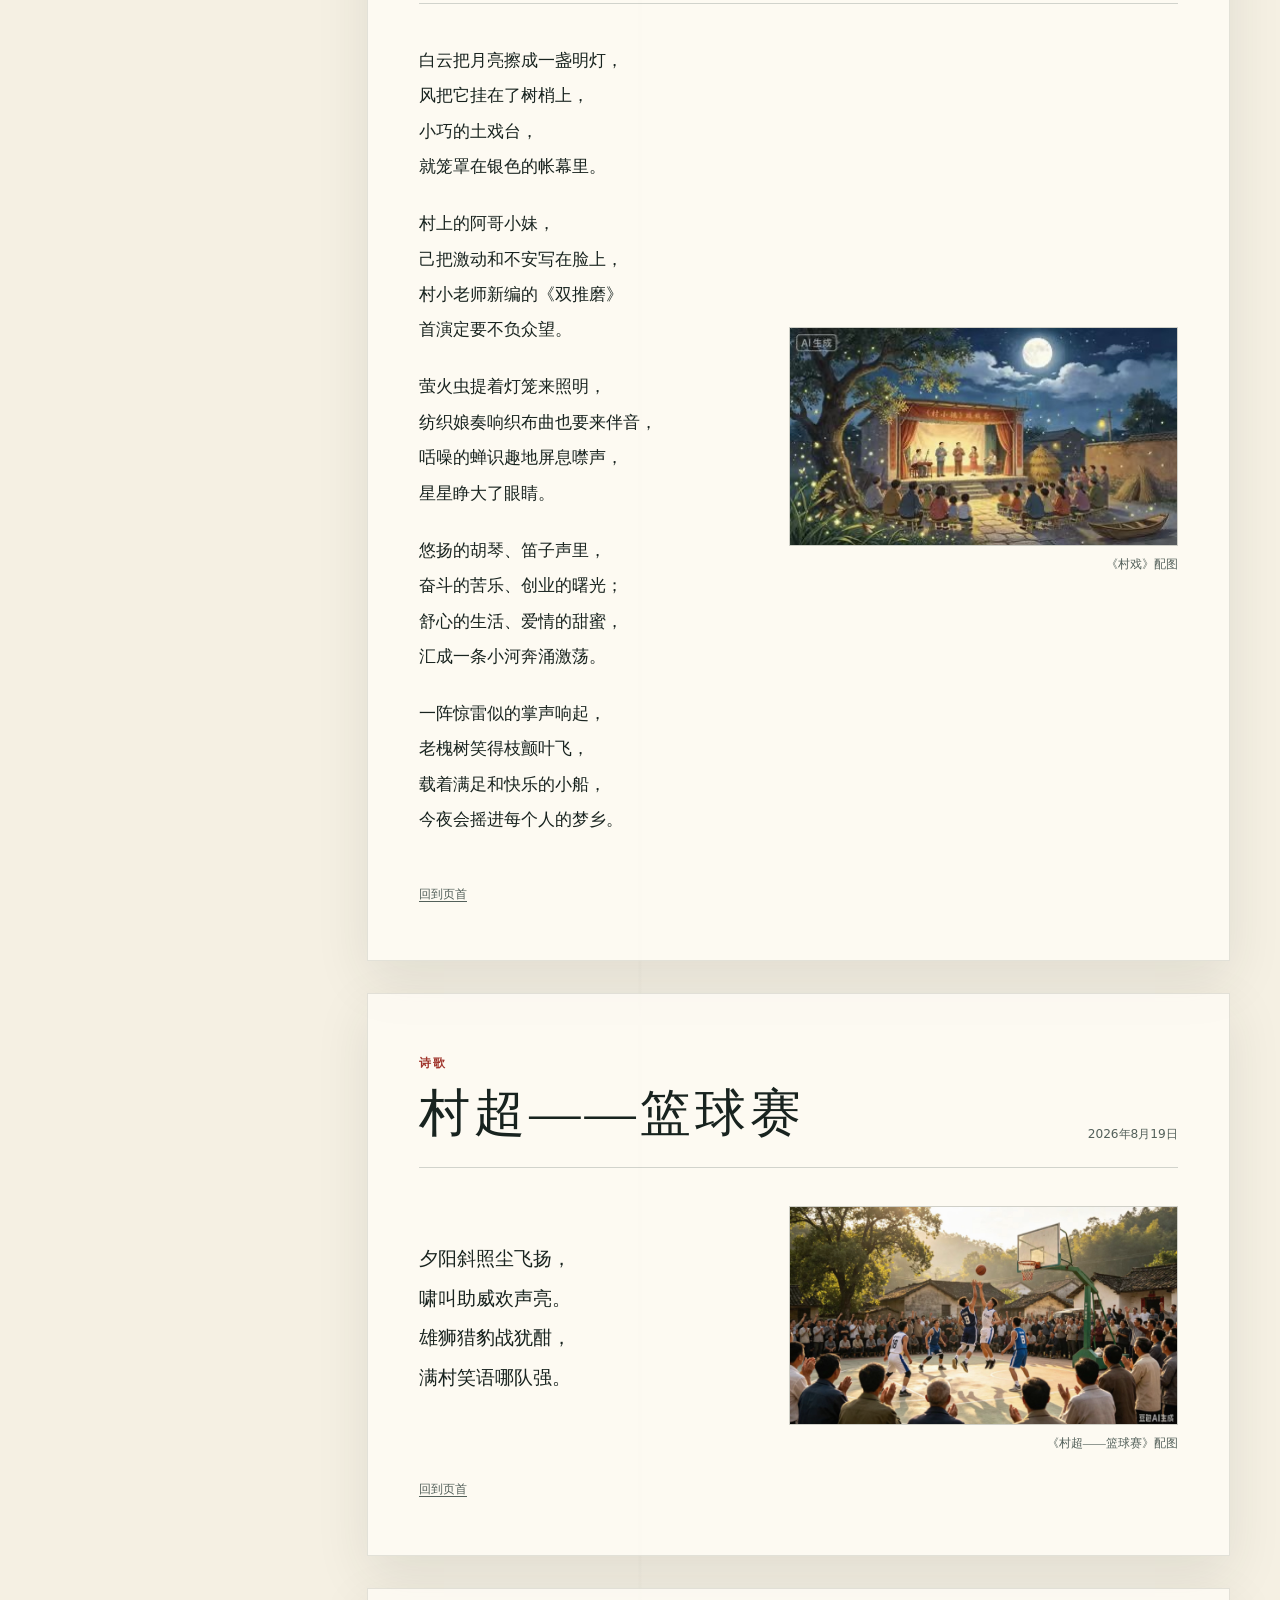
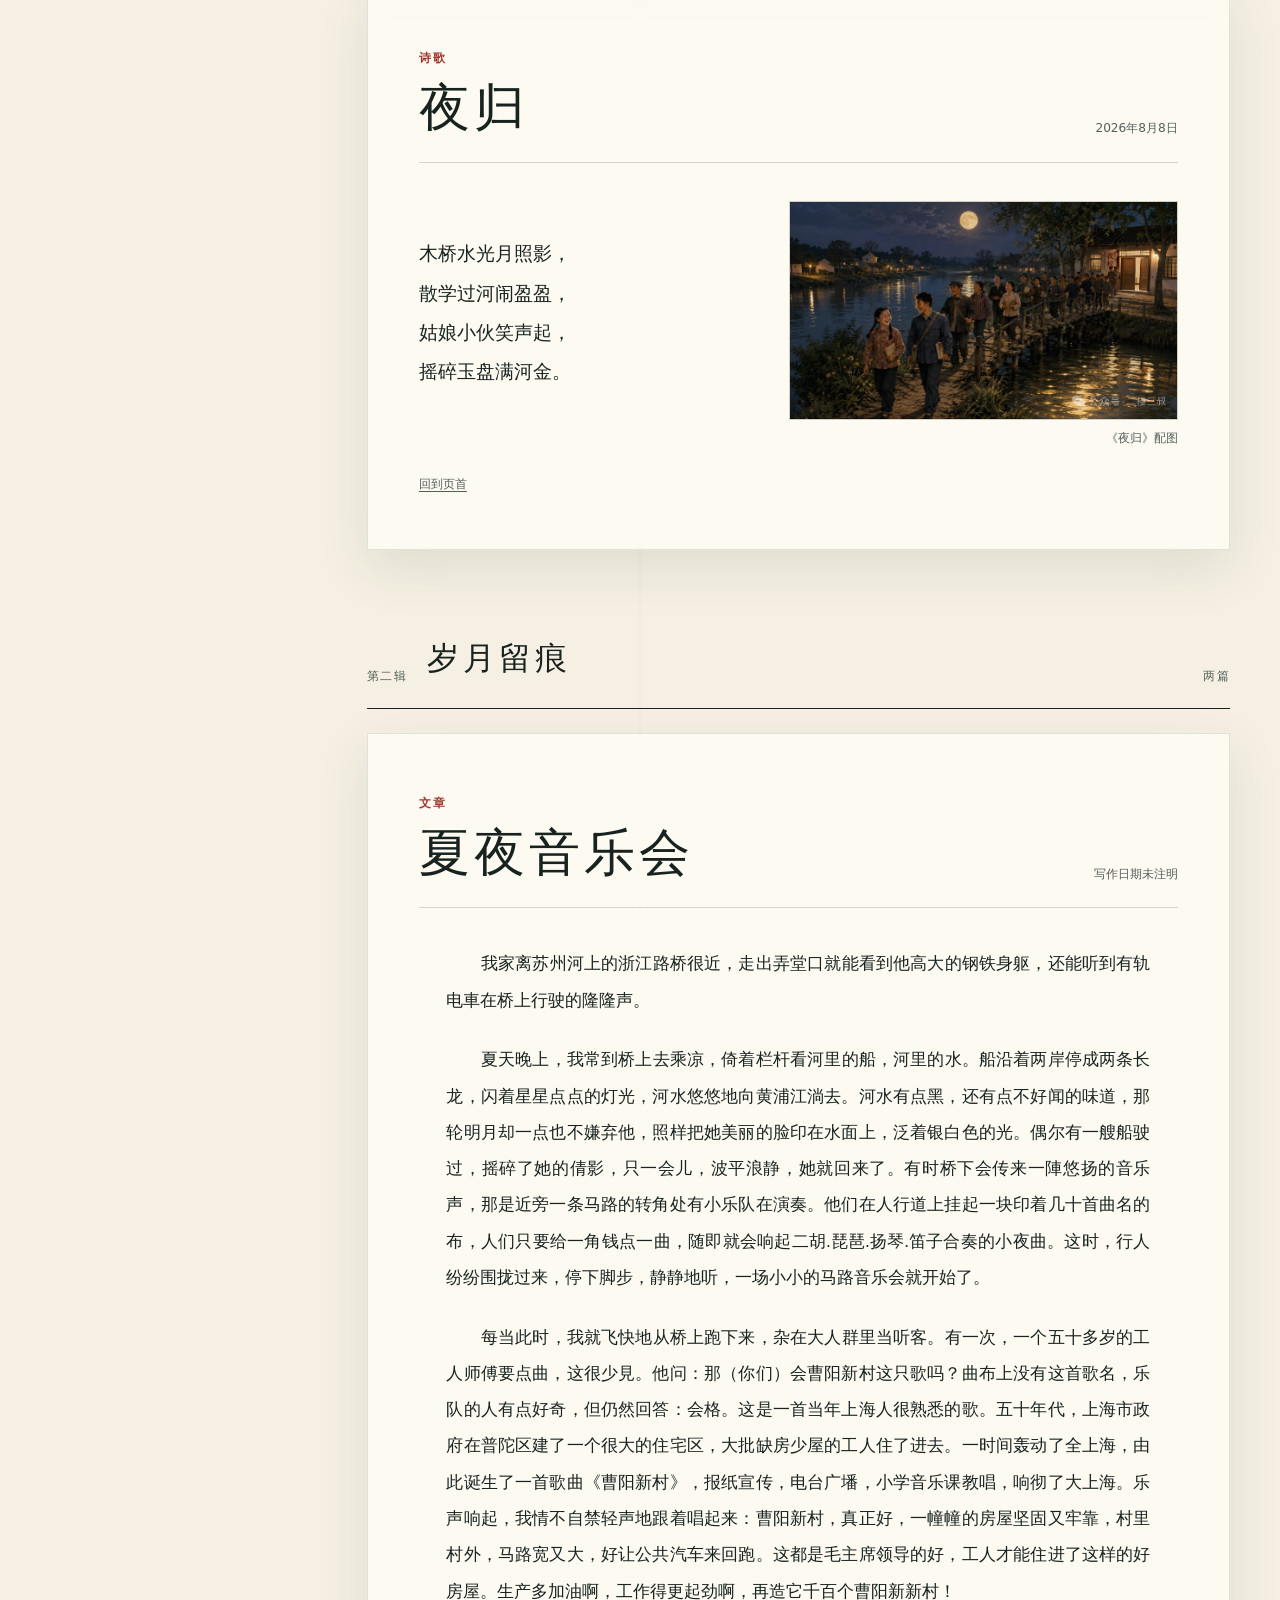
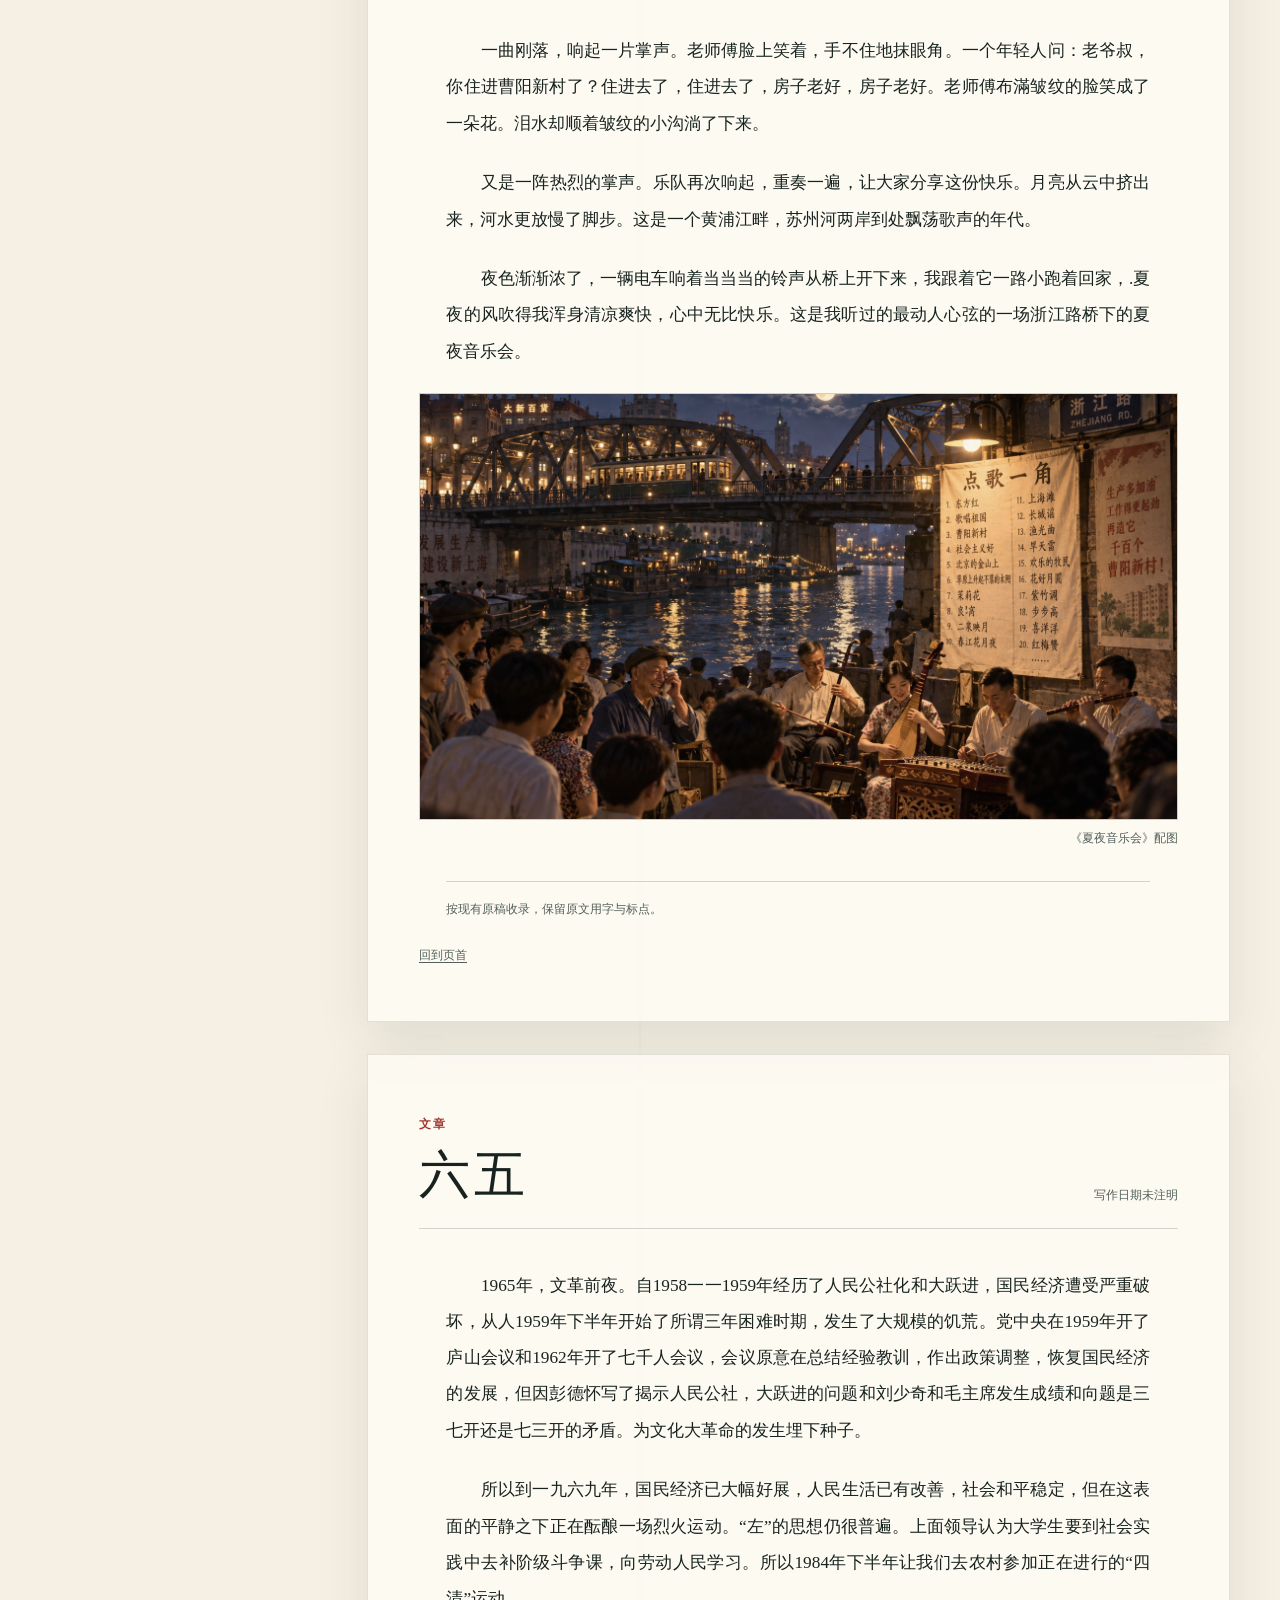
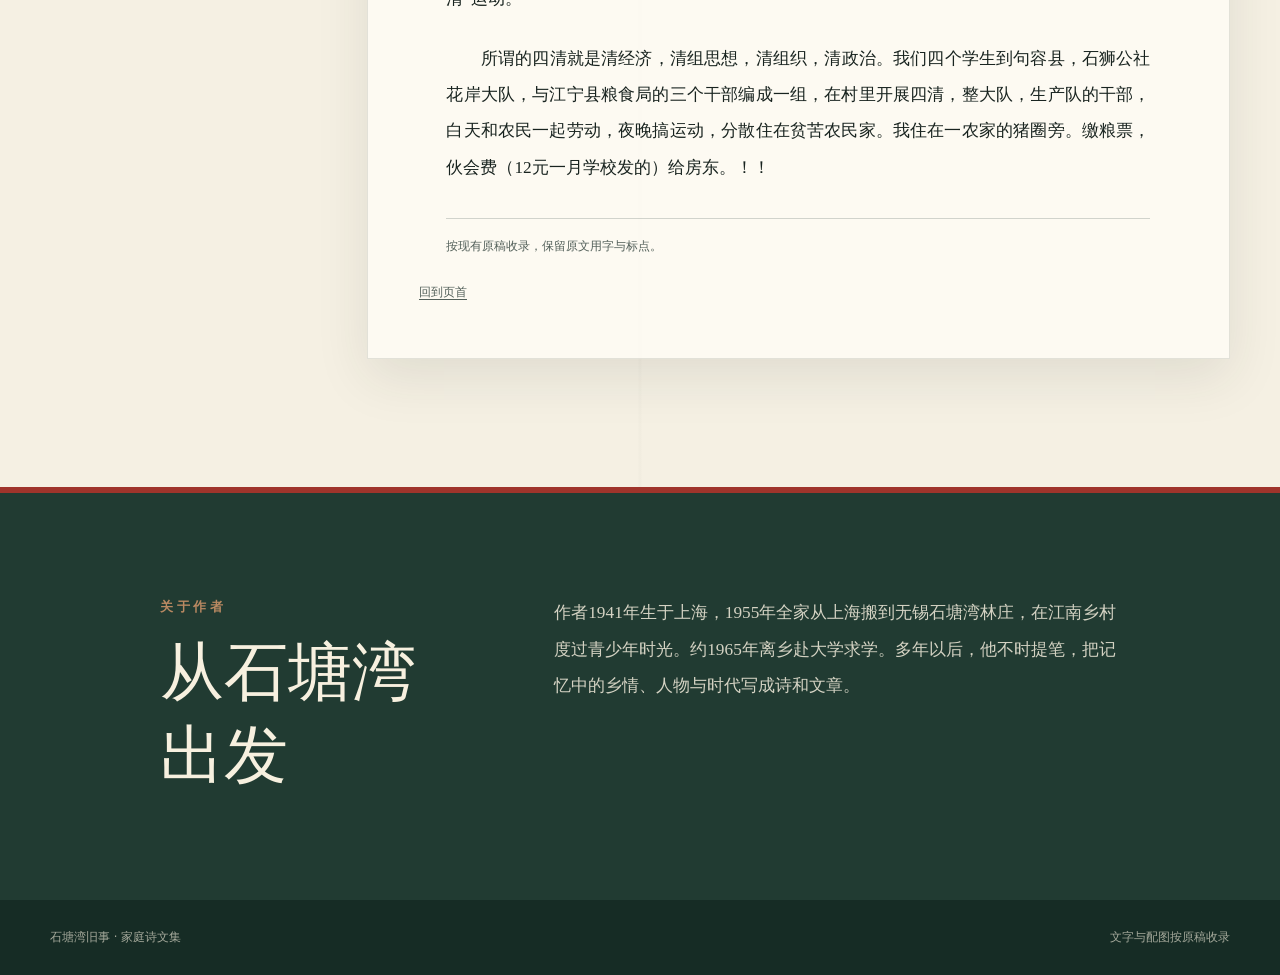
==== commit 19bcb41d: "Add poem '中秋夜思' to index.html Added a new poem '中秋夜思' with its content and image." ====
--- a/index.html
+++ b/index.html
@@ -59,6 +59,7 @@
           <div class="contents-inner">
             <p class="contents-label">篇目</p>
             <ol>
+              <li><a href="#zhongqiuyesi"><span>中秋夜思</span><small>诗歌 · 2026.09.25</small></a></li>
               <li><a href="#putaoyuan"><span>秋日游葡萄园</span><small>诗歌 · 2026.09.13</small></a></li>
               <li><a href="#qiurichenlian"><span>秋日晨练小景</span><small>诗歌 · 2026.09.10</small></a></li>
               <li><a href="#cunxi"><span>村戏</span><small>诗歌 · 2026.09.01</small></a></li>
@@ -75,8 +76,29 @@
           <section class="section-heading" id="poems" aria-labelledby="poems-title">
             <p>第一辑</p>
             <h2 id="poems-title">乡音入诗</h2>
-            <span>五首</span>
+            <span>六首</span>
           </section>
+
+          <article class="work poem" id="zhongqiuyesi">
+            <header class="work-header">
+              <div>
+                <span class="kind">诗歌</span>
+                <h2>中秋夜思</h2>
+              </div>
+              <time datetime="2026-09-25">2026年9月25日</time>
+            </header>
+            <div class="work-grid">
+              <div class="poem-text readable">
+                <p>红叶金秋<br />风推云飞月又圆<br />星转斗移何太急<br />蓦回首<br />最是催老中秋</p>
+                <p>晶杯美酒<br />淡看潮起潮落<br />露浓霜重梅愈艳<br />细思量<br />乐观通透添寿</p>
+              </div>
+              <figure>
+                <img src="./assets/putaoyuan.png" alt="秋日葡萄园,美酒醉同窗" width="384" height="216" />
+                <figcaption>《中秋夜思》配图</figcaption>
+              </figure>
+            </div>
+            <a class="back-link" href="#top">回到页首</a>
+          </article>
 
            <article class="work poem" id="putaoyuan">
             <header class="work-header">
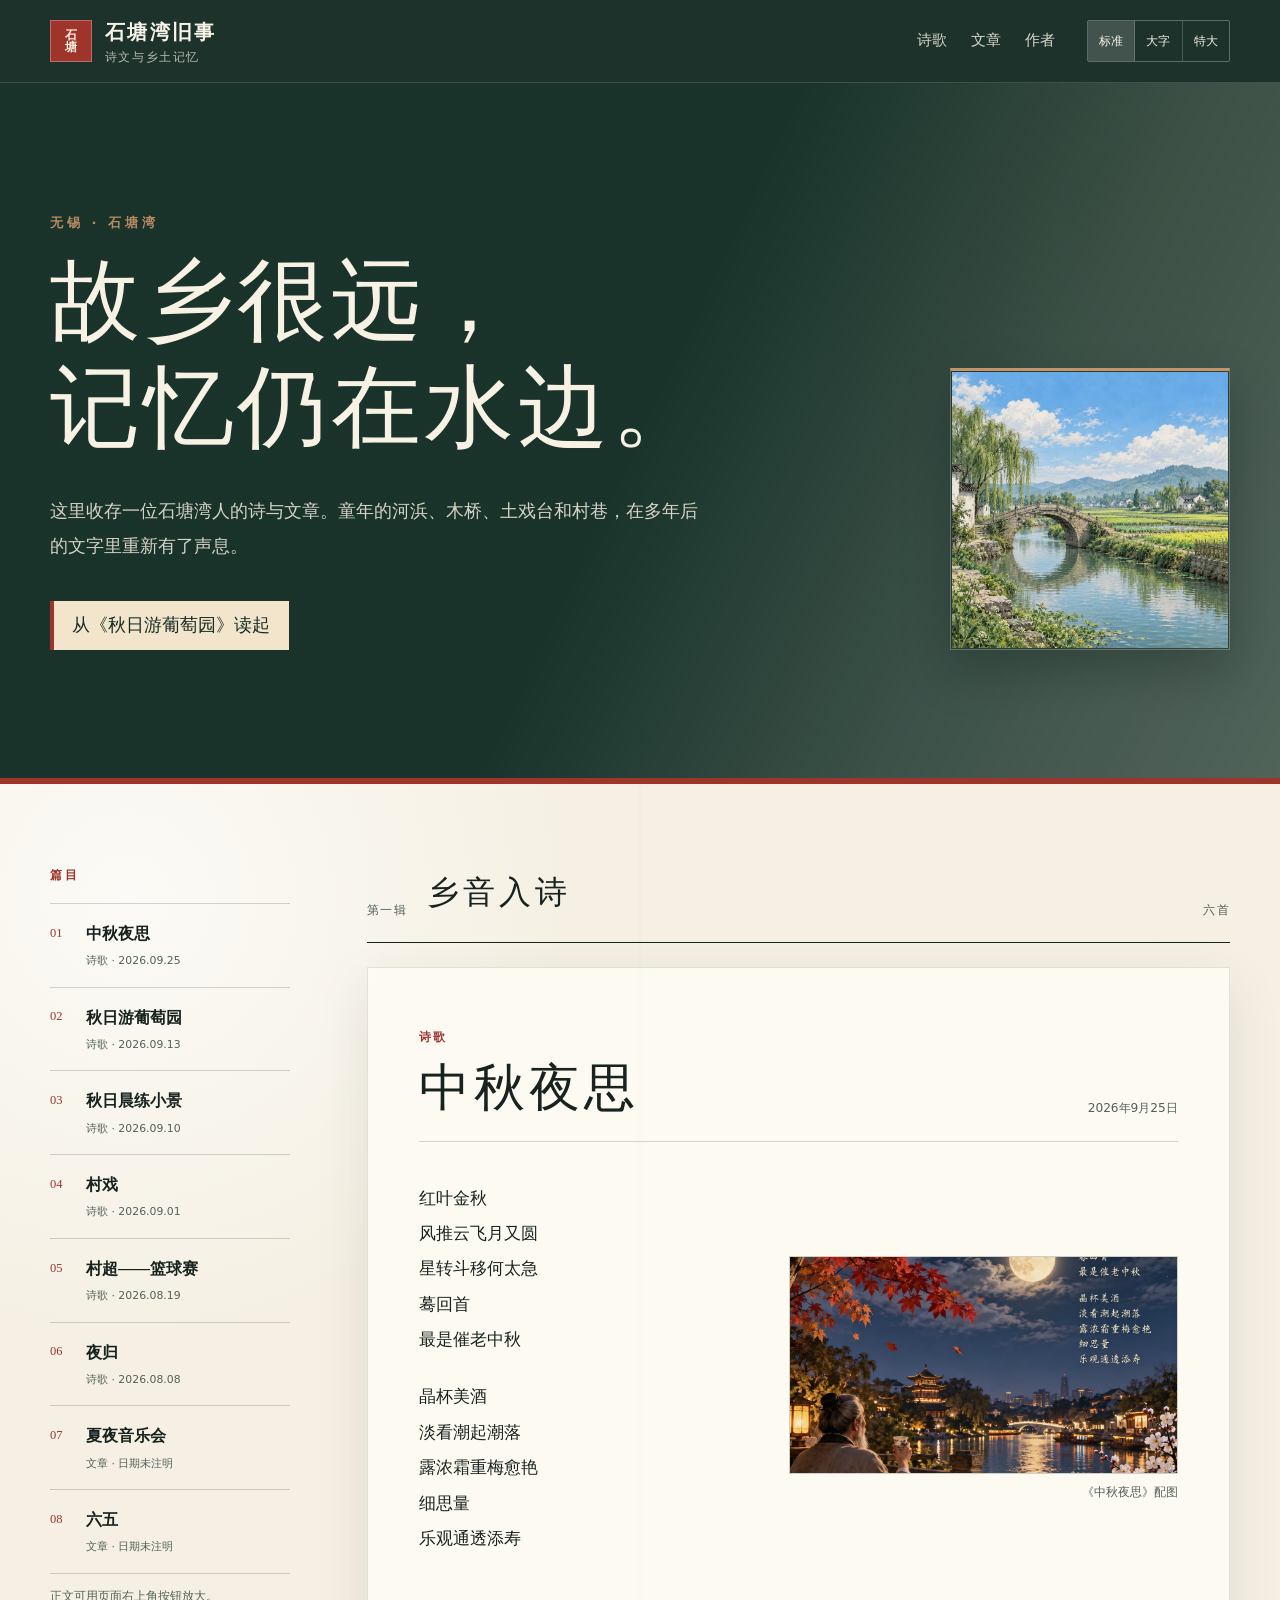
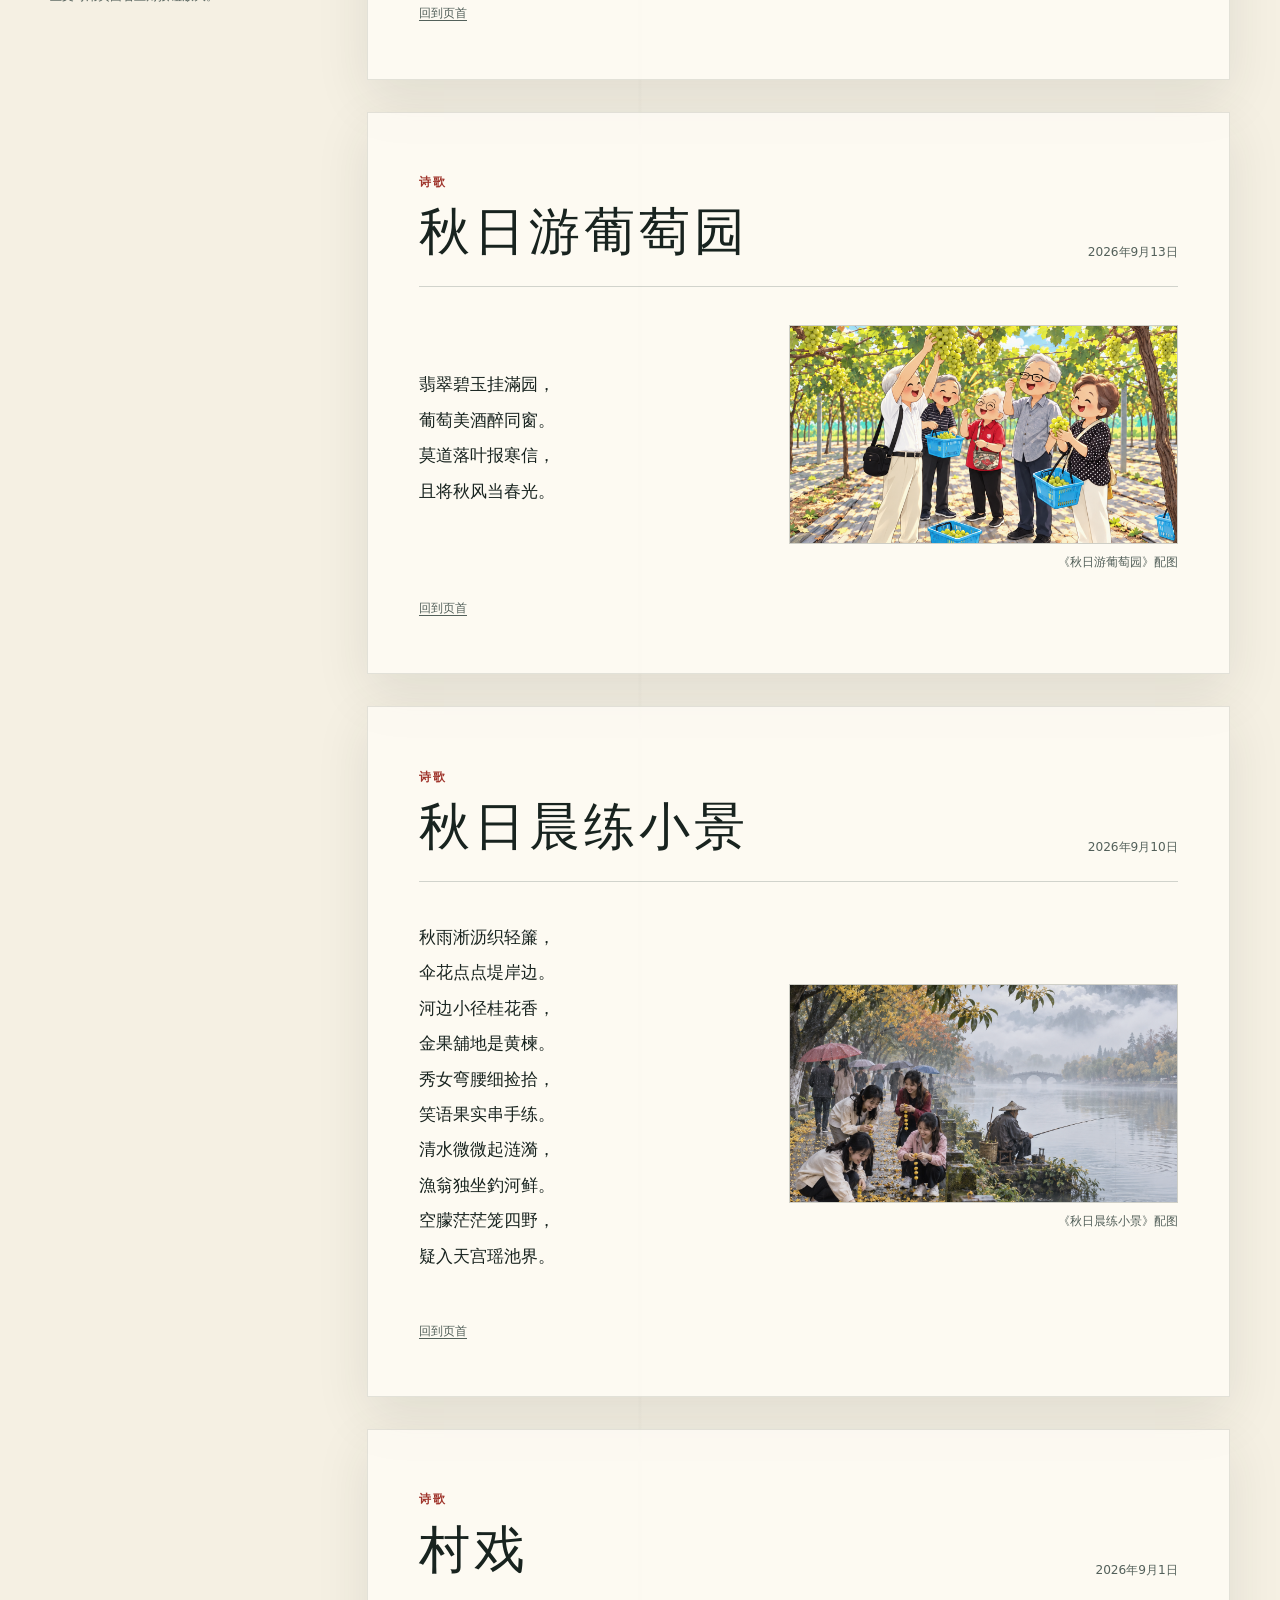
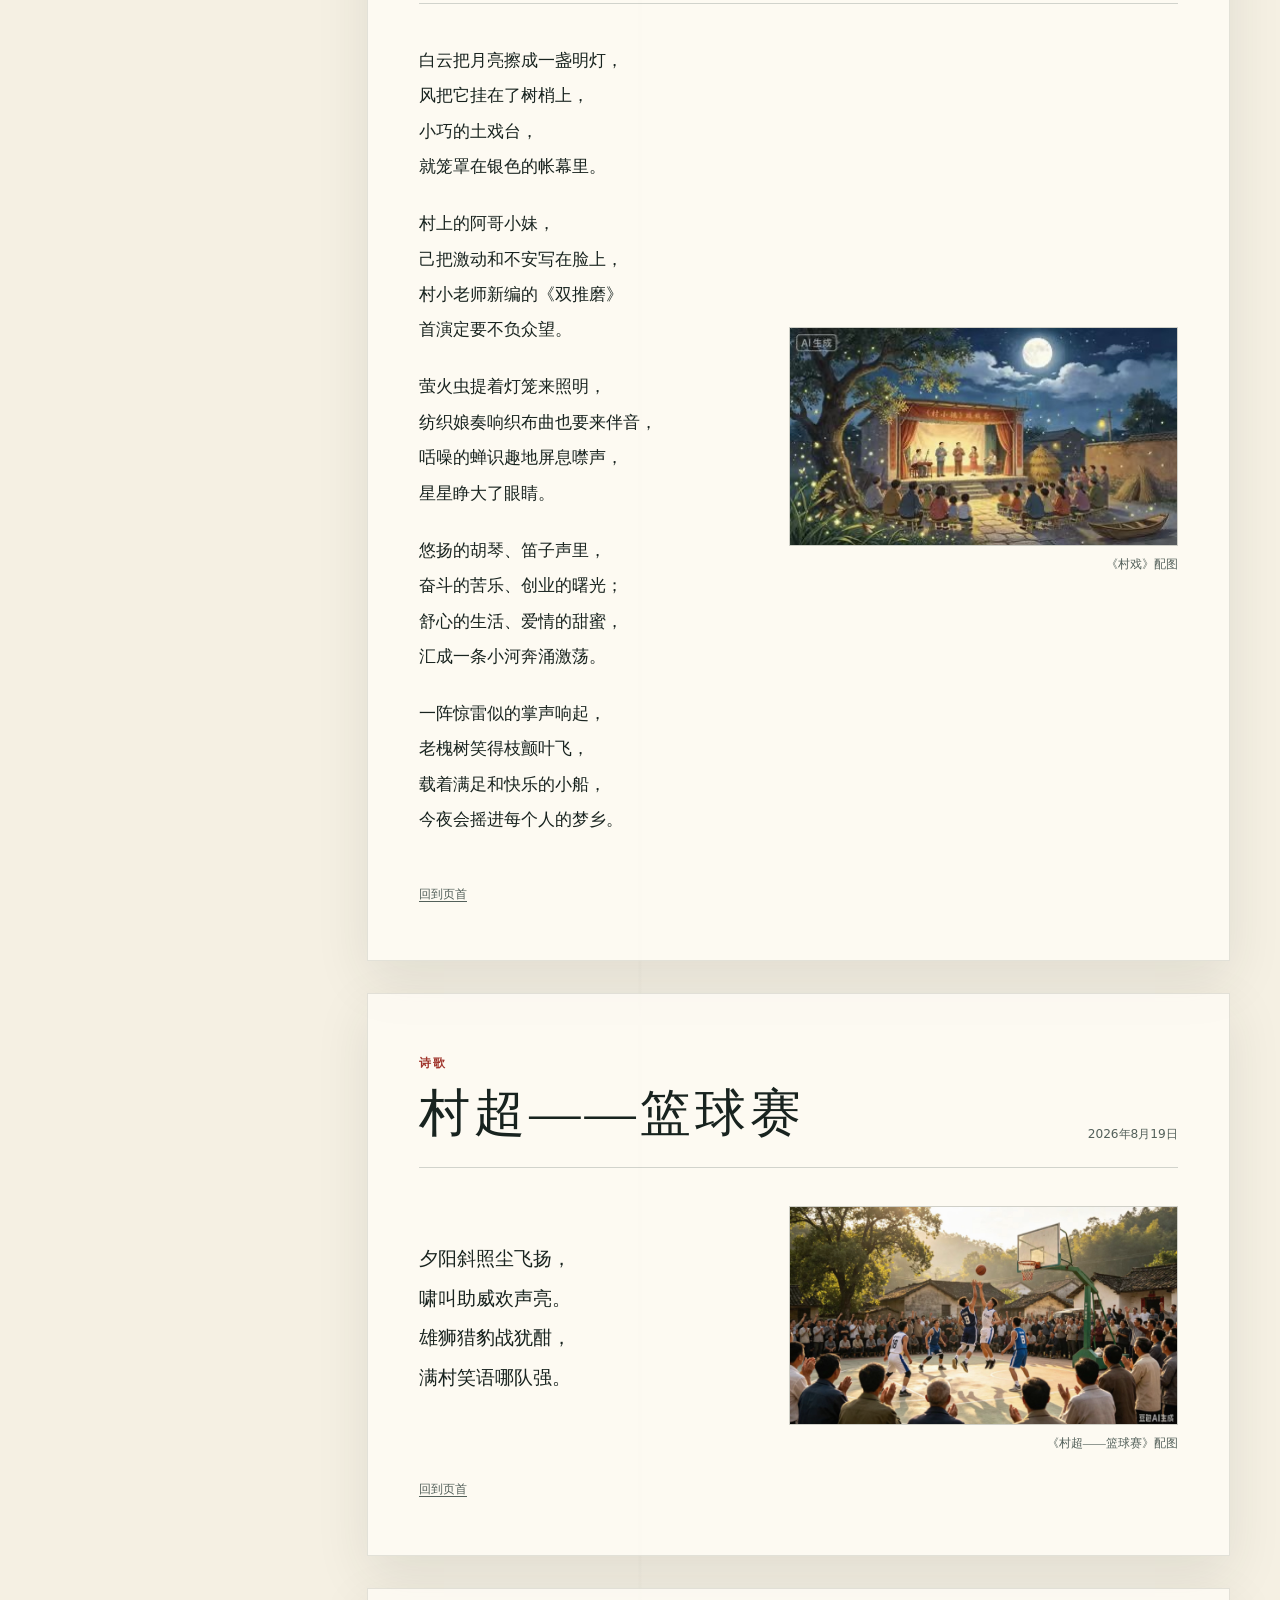
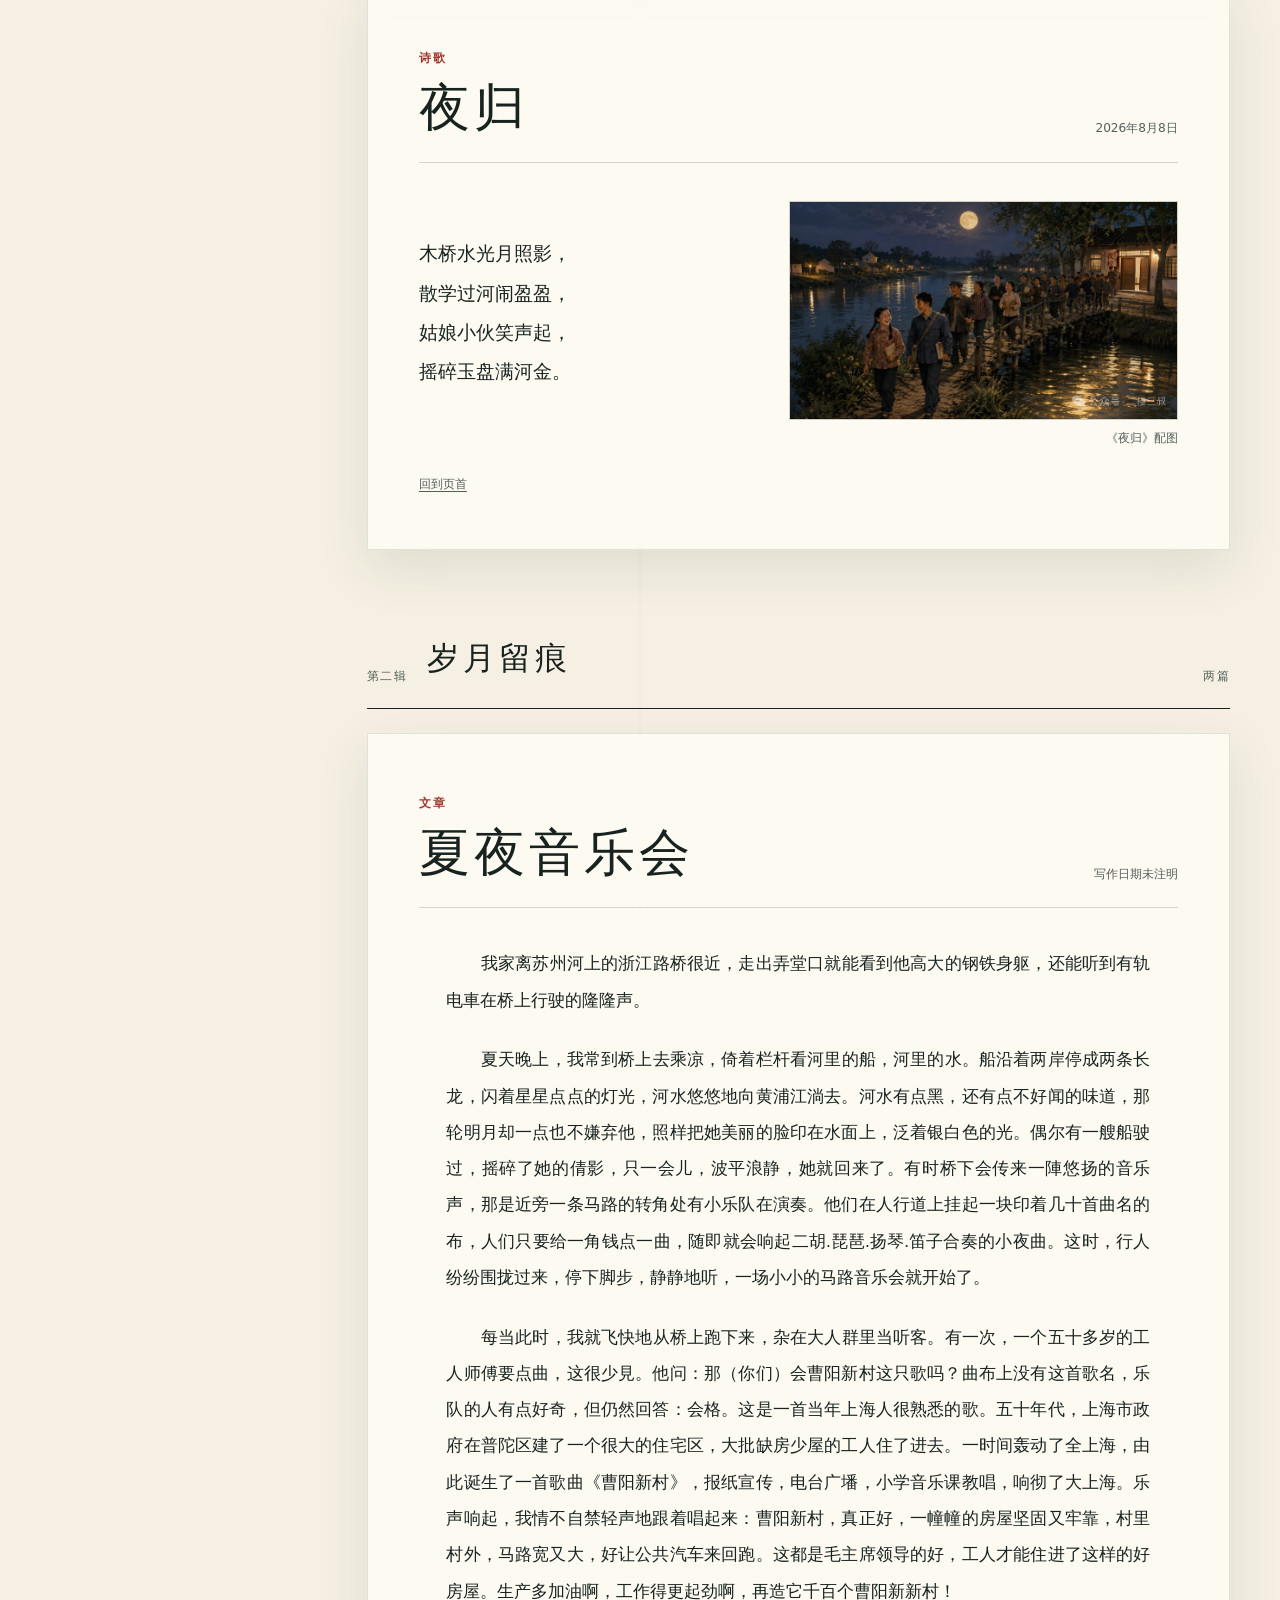
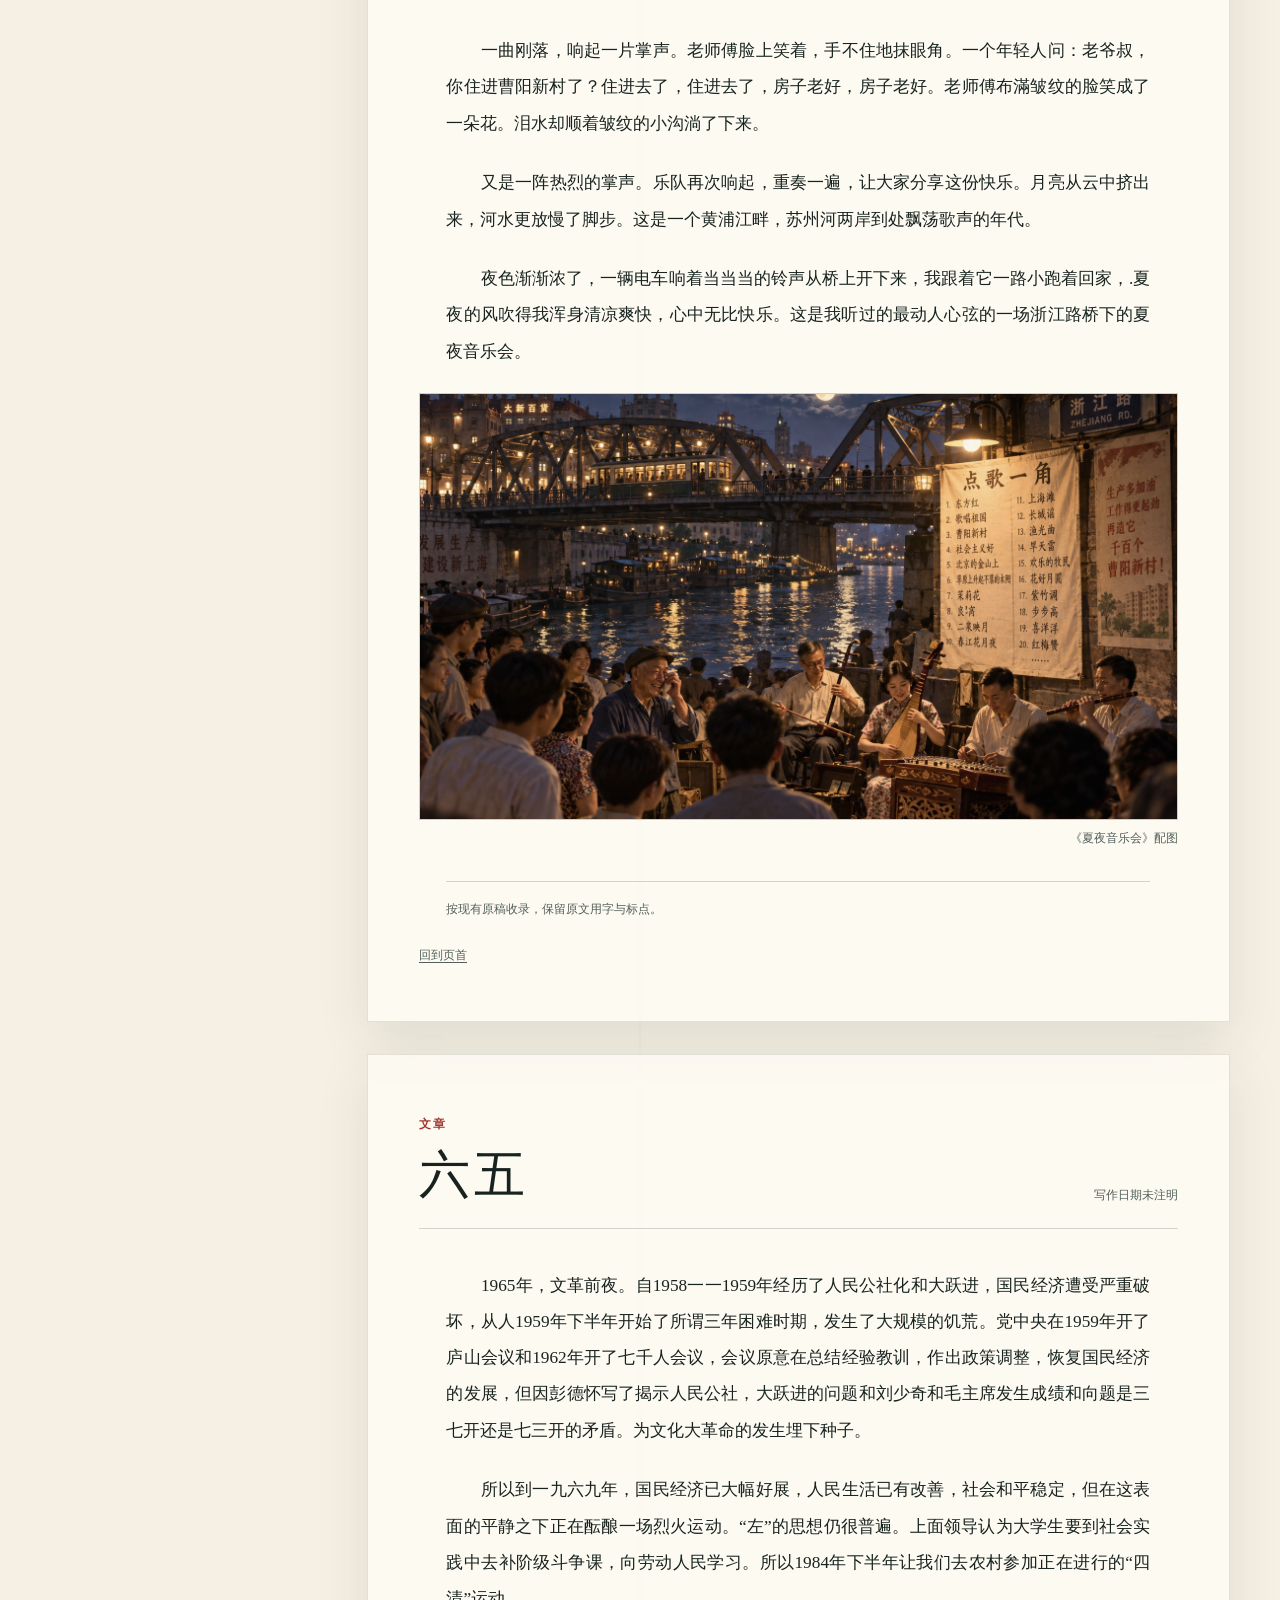
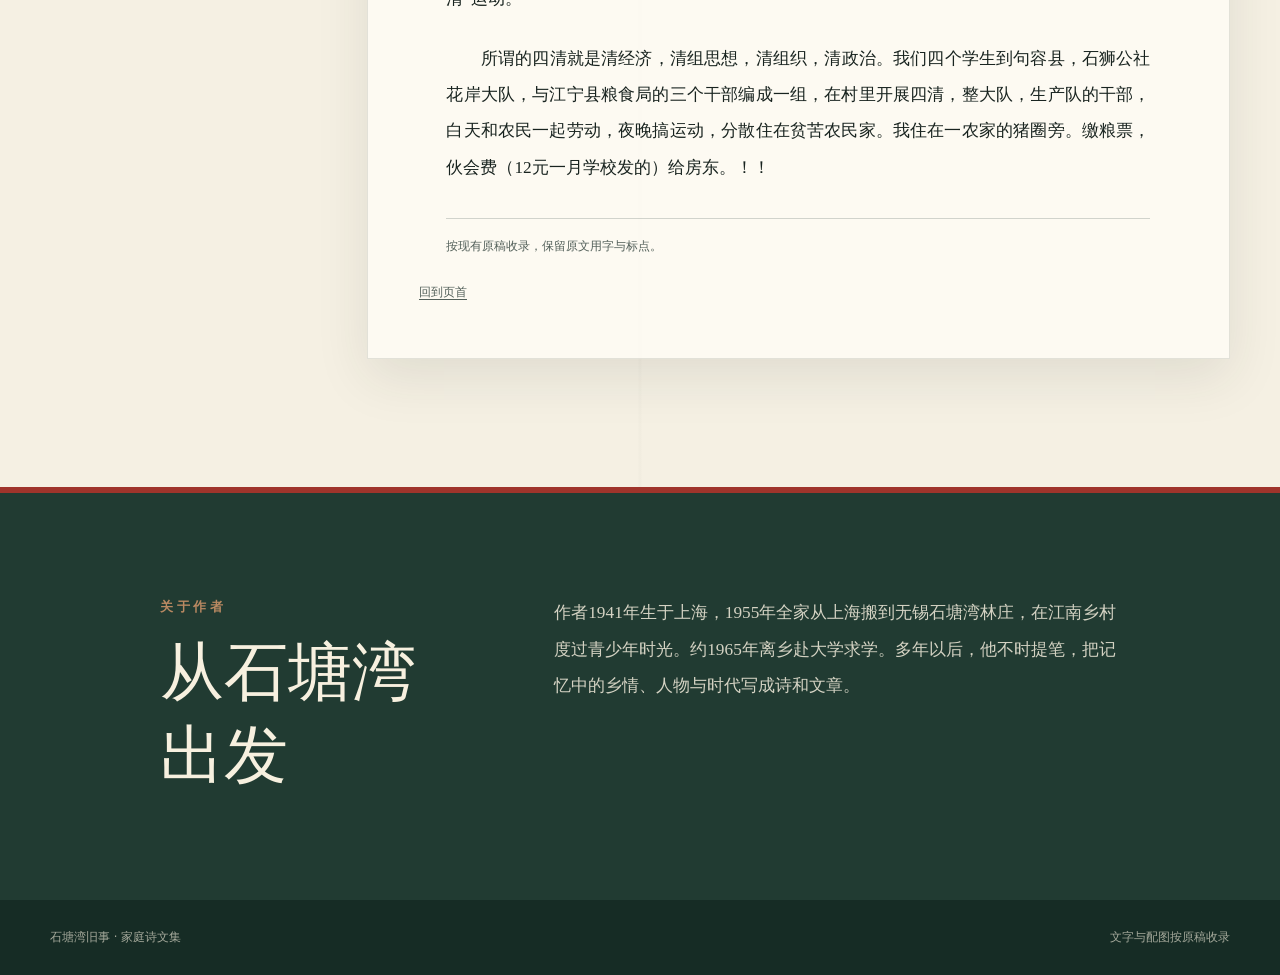
==== commit f7dbbde2: "Update index.html" ====
--- a/index.html
+++ b/index.html
@@ -93,7 +93,7 @@
                 <p>晶杯美酒<br />淡看潮起潮落<br />露浓霜重梅愈艳<br />细思量<br />乐观通透添寿</p>
               </div>
               <figure>
-                <img src="./assets/putaoyuan.png" alt="秋日葡萄园,美酒醉同窗" width="384" height="216" />
+                <img src="./assets/zhongqiuyesi.png" alt="中秋,红叶,美酒" width="384" height="216" />
                 <figcaption>《中秋夜思》配图</figcaption>
               </figure>
             </div>
